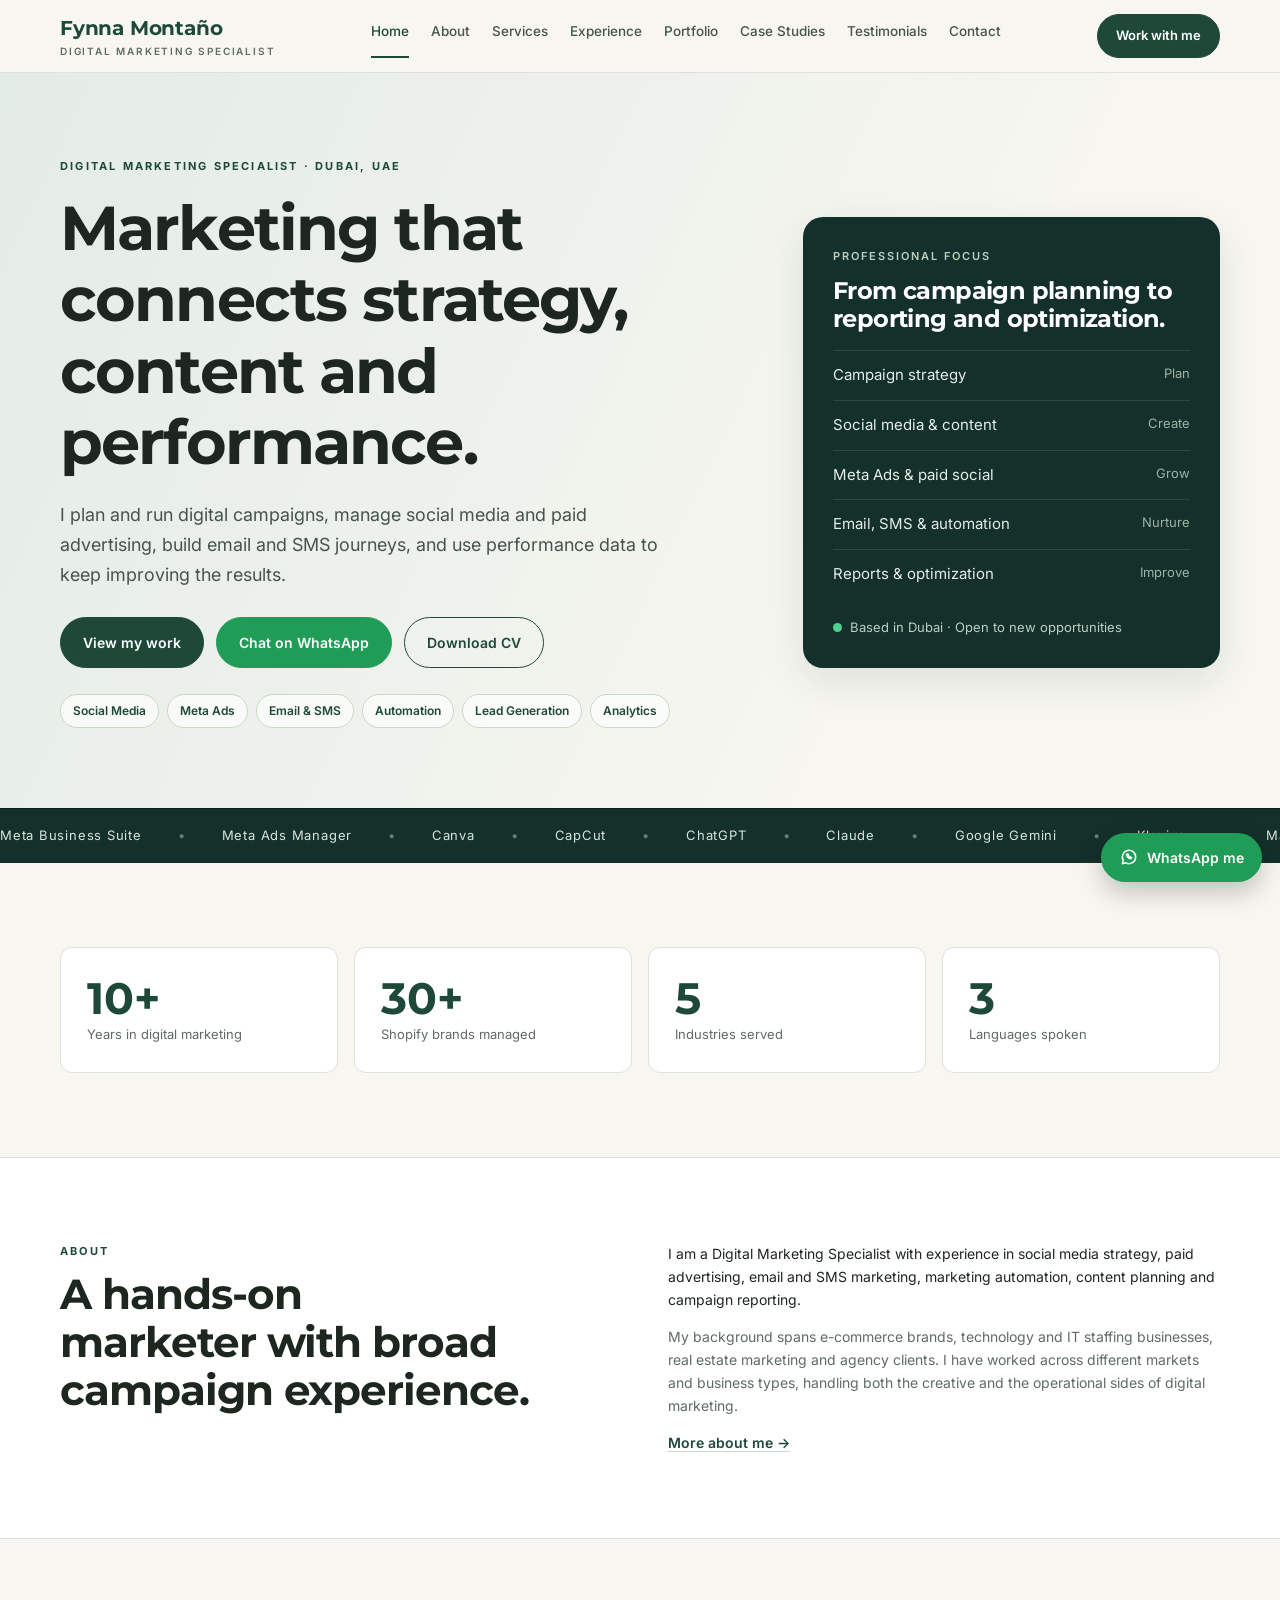
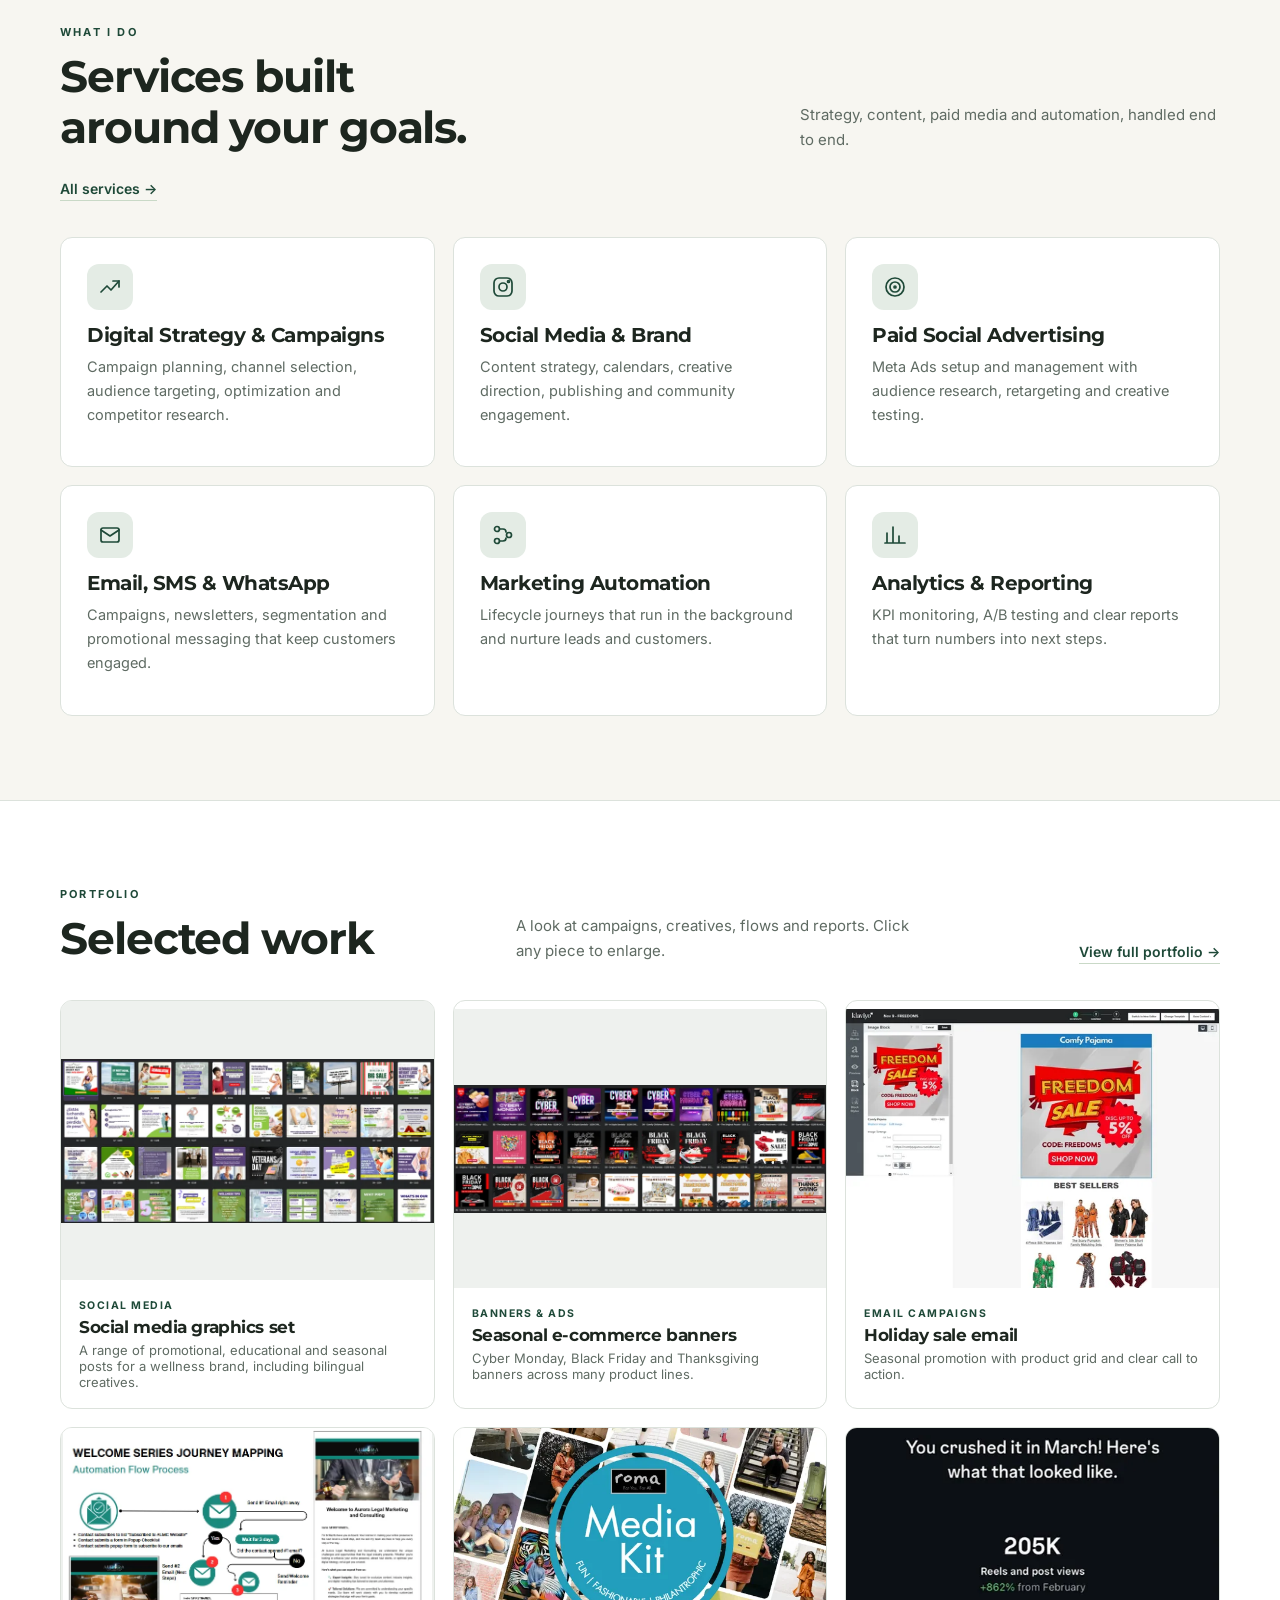
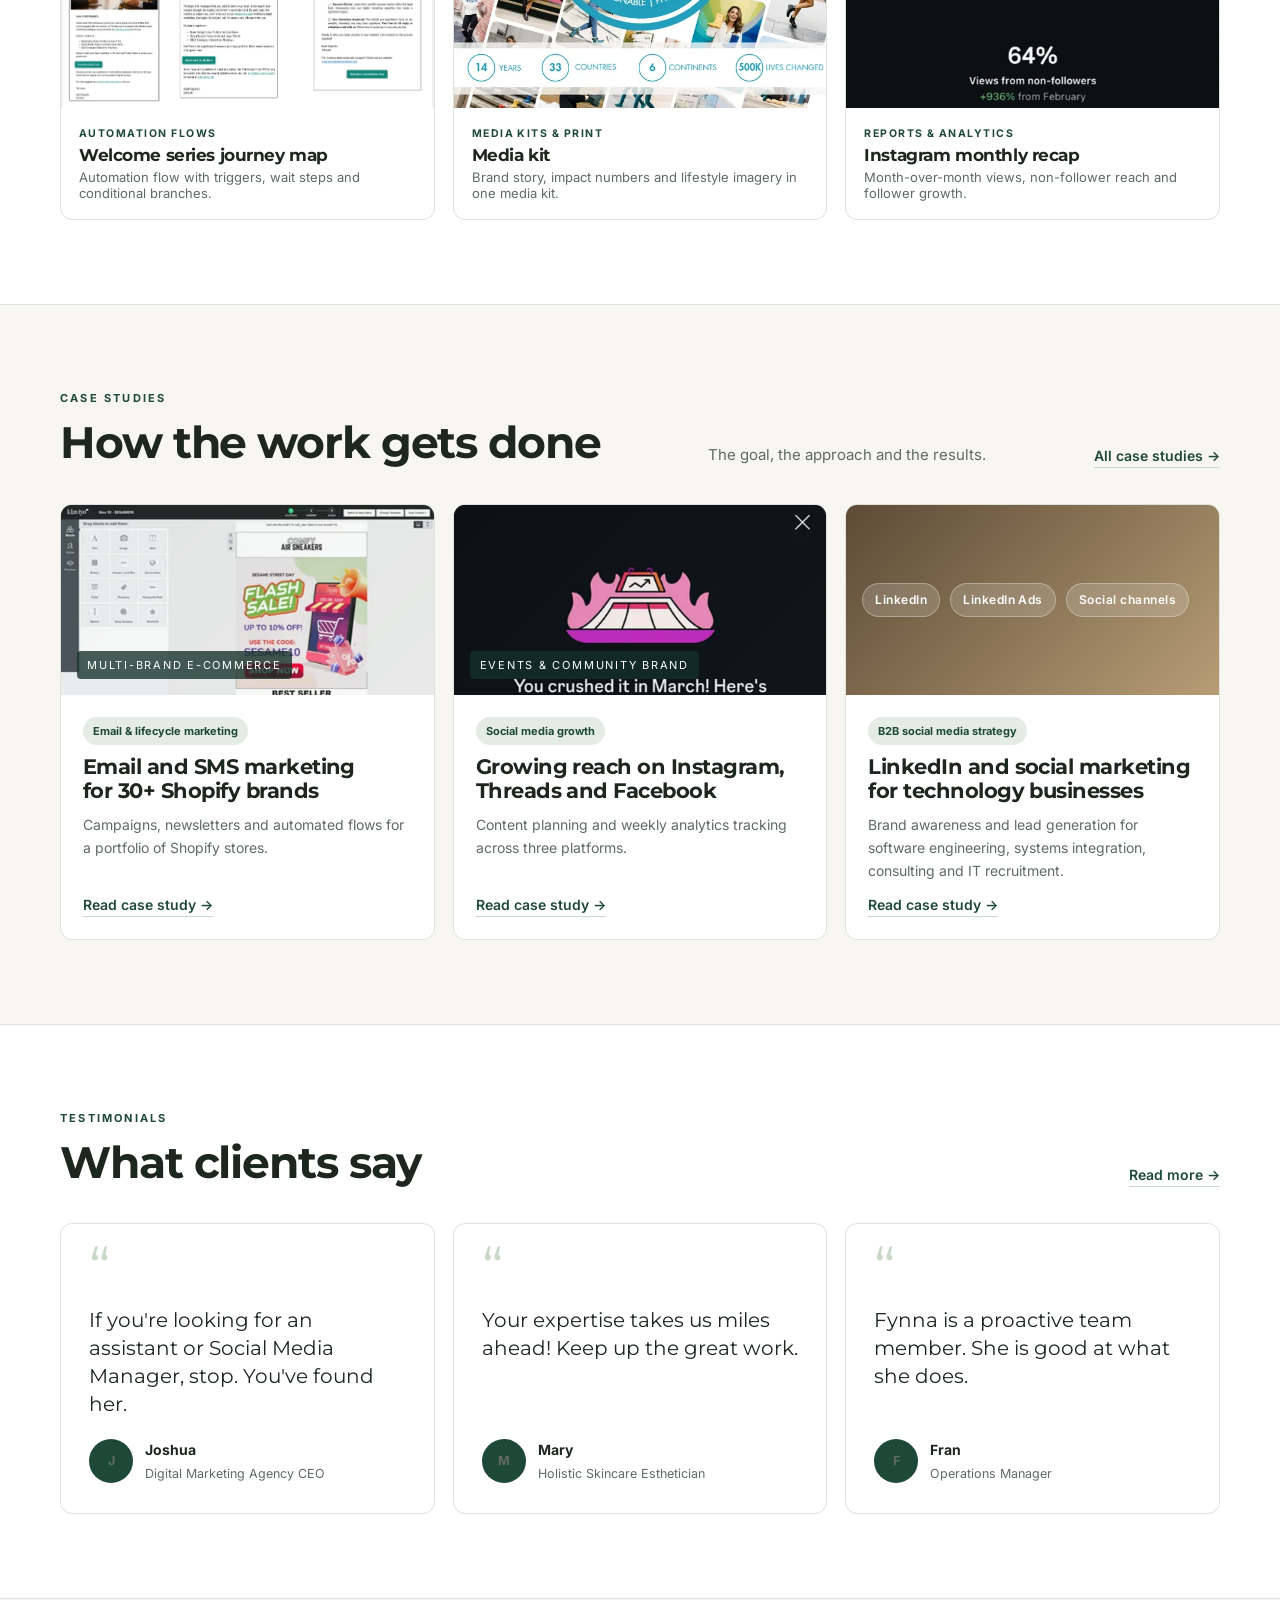
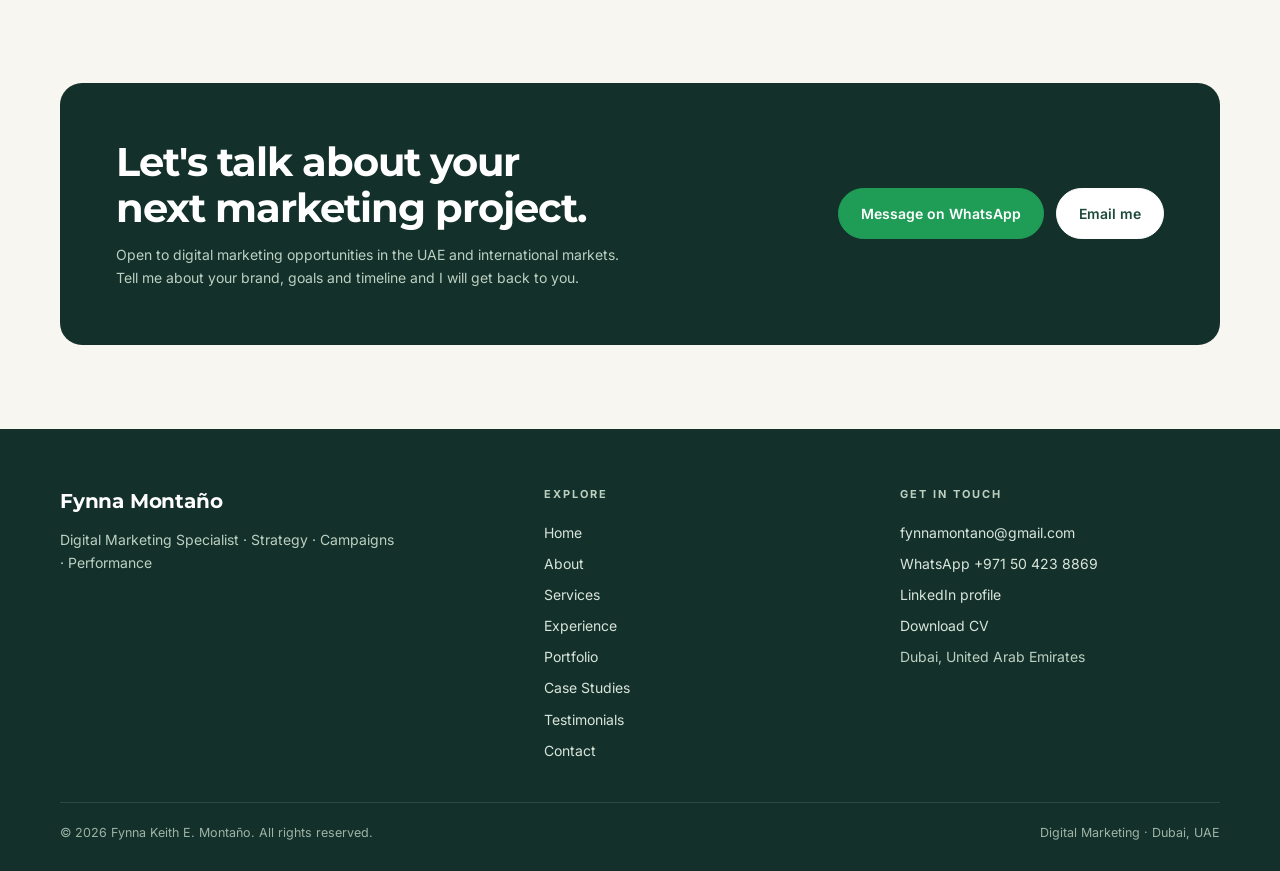
==== index.html @ 6d93ed19 "Add files via upload" ====
<!doctype html><html><head><meta charset=utf8><meta name=viewport content="width=device-width,initial-scale=1,viewport-fit=cover"><style>:root{color-scheme:light;box-sizing:border-box;padding-top:env(safe-area-inset-top,0px);padding-bottom:env(safe-area-inset-bottom,0px)}html{scroll-padding-top:env(safe-area-inset-top,0px)}body{margin:0;padding:0;font:14px -apple-system,BlinkMacSystemFont,sans-serif;background:#fff;color:#000}img{max-width:100%}[hidden]:not([hidden=until-found i]){display:none!important}</style></head><body>

<title>Fynna Montaño Portfolio</title>
<meta name="description" content="Portfolio of Fynna Keith E. Montaño, Dubai-based digital marketing specialist: social media, Meta Ads, email and SMS marketing, automation and campaign strategy.">
<meta property="og:type" content="website">
<meta property="og:title" content="Fynna Montaño | Digital Marketing Specialist in Dubai">
<meta property="og:description" content="Portfolio of Fynna Keith E. Montaño, Dubai-based digital marketing specialist: social media, Meta Ads, email and SMS marketing, automation and campaign strategy.">
<meta property="og:image" content="images/og.jpg">
<meta name="twitter:card" content="summary_large_image">
<meta name="theme-color" content="#1e4938">
<link rel="icon" href="data:image/svg+xml,%3Csvg xmlns=%27http://www.w3.org/2000/svg%27 viewBox=%270 0 64 64%27%3E%3Crect width=%2764%27 height=%2764%27 rx=%2714%27 fill=%27%231e4938%27/%3E%3Ctext x=%2732%27 y=%2742%27 font-family=%27Arial,sans-serif%27 font-size=%2728%27 font-weight=%27700%27 fill=%27white%27 text-anchor=%27middle%27%3EFM%3C/text%3E%3C/svg%3E">
<link rel="preconnect" href="https://fonts.googleapis.com">
<link rel="preconnect" href="https://fonts.gstatic.com" crossorigin>
<link href="https://fonts.googleapis.com/css2?family=Inter:wght@400;500;600;700&family=Montserrat:wght@600;700;800&display=swap" rel="stylesheet">
<link rel="stylesheet" href="css/style.css">

<script>document.body.setAttribute("data-page","home")</script>
<main id="main">
<section class="hero" id="hero"></section>
<div class="marquee" id="marquee" aria-label="Tools I work with"></div>
<section><div class="wrap"><div class="stats" id="stats"></div></div></section>
<section class="alt"><div class="wrap two" id="about-teaser"></div></section>
<section><div class="wrap"><div class="section-head rv"><div><div class="kicker">What I do</div><h2>Services built around your goals.</h2></div><p>Strategy, content, paid media and automation, handled end to end.</p><a class="link" href="services.html">All services →</a></div><div class="grid g3" id="services"></div></div></section>
<section class="alt"><div class="wrap"><div class="section-head rv"><div><div class="kicker">Portfolio</div><h2>Selected work</h2></div><p>A look at campaigns, creatives, flows and reports. Click any piece to enlarge.</p><a class="link" href="portfolio.html">View full portfolio →</a></div><div class="work" id="featured"></div></div></section>
<section><div class="wrap"><div class="section-head rv"><div><div class="kicker">Case studies</div><h2>How the work gets done</h2></div><p>The goal, the approach and the results.</p><a class="link" href="case-studies.html">All case studies →</a></div><div class="grid g3" id="cases"></div></div></section>
<section class="alt"><div class="wrap"><div class="section-head rv"><div><div class="kicker">Testimonials</div><h2>What clients say</h2></div><a class="link" href="testimonials.html">Read more →</a></div><div class="grid g3" id="quotes"></div></div></section>
<div id="cta"></div>
</main>
<script src="data/site.js"></script>
<script src="data/services.js"></script>
<script src="data/experience.js"></script>
<script src="data/portfolio.js"></script>
<script src="data/cases.js"></script>
<script src="data/testimonials.js"></script>
<script src="js/main.js"></script>
<noscript><p style="padding:24px;text-align:center">Please enable JavaScript to view this site. Contact: fynnamontano@gmail.com</p></noscript>



</body></html>
---- css/style.css ----
/* ===== Fynna Montaño portfolio · main stylesheet =====
   Colors live in :root. Change them here to restyle the whole site. */
:root{
  --bg:#f7f6f1; --paper:#ffffff; --ink:#1d261f; --muted:#5f6b63;
  --green:#1e4938; --green-2:#e4ece5; --lime:#c9d9c7; --line:#dce2dc; --dark:#14302a;
  --accent:#b8864b; --wa:#1f9d57;
  --radius:12px; --shadow:0 14px 40px rgba(20,48,42,.10);
  --display:"Montserrat","Inter",system-ui,-apple-system,"Segoe UI",Arial,sans-serif;
  --sans:"Inter",system-ui,-apple-system,"Segoe UI",Arial,sans-serif;
}
*{box-sizing:border-box}
html{scroll-behavior:smooth}
body{margin:0;background:var(--bg);color:var(--ink);font-family:var(--sans);line-height:1.65;-webkit-font-smoothing:antialiased}
img{max-width:100%;display:block}
a{color:inherit;text-decoration:none}
h1,h2,h3{font-family:var(--display);font-weight:700;letter-spacing:-.025em;line-height:1.15;margin:0;text-wrap:balance}
p{margin:0 0 14px}
.wrap{width:min(1160px,92%);margin:0 auto}
.skip{position:absolute;left:-999px;top:8px;background:var(--green);color:#fff;padding:10px 14px;border-radius:6px;z-index:100}
.skip:focus{left:8px}
.kicker{font-size:11px;letter-spacing:.2em;text-transform:uppercase;color:var(--green);font-weight:700}
.muted{color:var(--muted)}
section{padding:84px 0}
.section-head{display:flex;justify-content:space-between;align-items:flex-end;gap:24px;margin-bottom:36px;flex-wrap:wrap}
.section-head h2{font-size:clamp(30px,4vw,44px);margin-top:10px;max-width:700px}
.section-head p{max-width:420px;color:var(--muted);font-size:15px;margin:0}
.alt{background:var(--paper);border-top:1px solid var(--line);border-bottom:1px solid var(--line)}

/* Buttons */
.btn{display:inline-flex;align-items:center;gap:8px;background:var(--green);color:#fff;padding:13px 22px;border-radius:999px;font-size:14px;font-weight:600;border:1px solid var(--green);cursor:pointer;transition:.2s;font-family:var(--sans)}
.btn:hover{background:var(--dark);transform:translateY(-1px)}
.btn.outline{background:transparent;color:var(--green)}
.btn.outline:hover{background:var(--green);color:#fff}
.btn.wa{background:var(--wa);border-color:var(--wa)}
.btn.wa:hover{background:#177a44}
.btn.light{background:#fff;color:var(--green);border-color:#fff}
.btn.light:hover{background:var(--lime)}
.actions{display:flex;gap:12px;flex-wrap:wrap;margin-top:28px}
.link{color:var(--green);font-weight:600;font-size:14px;border-bottom:1px solid var(--lime)}
.link:hover{border-color:var(--green)}

/* Header */
header.site{position:sticky;top:0;z-index:50;background:rgba(247,246,241,.92);backdrop-filter:blur(12px);border-bottom:1px solid var(--line)}
.nav{min-height:72px;display:flex;align-items:center;justify-content:space-between;gap:20px}
.brand{font-family:var(--display);font-weight:700;font-size:20px;color:var(--green);letter-spacing:-.01em}
.brand small{display:block;font-family:var(--sans);font-size:10px;letter-spacing:.18em;text-transform:uppercase;color:var(--muted);font-weight:600;margin-top:-2px}
nav.main{display:flex;gap:22px;align-items:center}
nav.main a{font-size:13.5px;color:#46544b;font-weight:500;padding:6px 0;border-bottom:2px solid transparent}
nav.main a:hover{color:var(--green)}
nav.main a.active{color:var(--green);border-color:var(--green)}
.nav-cta{padding:10px 18px;font-size:13px}
.burger{display:none;background:none;border:1px solid var(--line);border-radius:8px;width:44px;height:44px;cursor:pointer;padding:0}
.burger span{display:block;width:20px;height:2px;background:var(--green);margin:5px auto;transition:.2s}
@media(max-width:1020px){
  .burger{display:block}
  nav.main{position:absolute;top:72px;left:0;right:0;background:var(--bg);border-bottom:1px solid var(--line);flex-direction:column;align-items:stretch;gap:0;padding:8px 4% 20px;display:none;box-shadow:var(--shadow)}
  nav.main.open{display:flex}
  nav.main a{padding:14px 4px;border-bottom:1px solid var(--line);font-size:16px}
  nav.main a.active{border-color:var(--line);color:var(--green);font-weight:700}
  .nav-cta{display:none}
}

/* Hero */
.hero{background:linear-gradient(115deg,#e3ece5 0%,var(--bg) 70%);padding:84px 0 80px;overflow:hidden}
.hero-grid{display:grid;grid-template-columns:1.25fr .75fr;gap:48px;align-items:center}

.hero h1{font-size:clamp(32px,5.2vw,62px);margin:18px 0 22px;letter-spacing:-.03em}
.hero .lead{font-size:18px;color:#46544b;max-width:620px}
.pills{display:flex;gap:8px;flex-wrap:wrap;margin-top:26px}
.pill{font-size:12px;border:1px solid var(--lime);background:rgba(255,255,255,.7);color:var(--green);padding:6px 12px;border-radius:999px;font-weight:600}


/* Marquee */
.marquee{background:var(--dark);color:#d8e5db;overflow:hidden;padding:16px 0;border-top:1px solid #0b1f1a}
.marquee-track{display:flex;gap:36px;width:max-content;animation:scroll 55s linear infinite}
.marquee span{font-size:13px;letter-spacing:.06em;white-space:nowrap;display:inline-flex;align-items:center;gap:36px}
.marquee span:after{content:"•";color:#648171}
@keyframes scroll{to{transform:translateX(-50%)}}
.marquee:hover .marquee-track{animation-play-state:paused}

/* Stats */
.stats{display:grid;grid-template-columns:repeat(4,1fr);gap:16px}
.stat{background:var(--paper);border:1px solid var(--line);border-radius:var(--radius);padding:26px}
.stat b{font-family:var(--display);font-size:44px;color:var(--green);display:block;line-height:1.1}
.stat span{font-size:13px;color:var(--muted)}
@media(max-width:760px){.stats{grid-template-columns:1fr 1fr}}

/* Layouts */
.two{display:grid;grid-template-columns:1fr 1fr;gap:56px;align-items:start}
.two.center{align-items:center}
@media(max-width:860px){.two{grid-template-columns:1fr;gap:32px}}
.grid{display:grid;gap:18px}
.g3{grid-template-columns:repeat(3,1fr)}
.g4{grid-template-columns:repeat(4,1fr)}
.g2{grid-template-columns:repeat(2,1fr)}
@media(max-width:980px){.g3,.g4{grid-template-columns:repeat(2,1fr)}}
@media(max-width:620px){.g3,.g4,.g2{grid-template-columns:1fr}}

/* Cards */
.card{background:var(--paper);border:1px solid var(--line);border-radius:var(--radius);padding:26px;transition:.25s}
a.card:hover,.card.hover:hover{transform:translateY(-4px);box-shadow:var(--shadow);border-color:var(--lime)}
.card h3{font-size:20px;margin:14px 0 8px}
.card p{font-size:14.5px;color:var(--muted)}
.card ul{margin:12px 0 0;padding-left:18px;font-size:13.5px;color:var(--muted)}
.card ul li{margin-bottom:5px}
.icon{width:46px;height:46px;border-radius:12px;background:var(--green-2);color:var(--green);display:grid;place-items:center}
.icon svg{width:24px;height:24px}

/* Portfolio */
.filters{display:flex;gap:8px;flex-wrap:wrap;margin-bottom:28px}
.chip{border:1px solid var(--line);background:var(--paper);color:var(--ink);border-radius:999px;padding:9px 16px;font-size:13px;font-weight:600;cursor:pointer;font-family:var(--sans);transition:.2s}
.chip:hover{border-color:var(--green)}
.chip.on{background:var(--green);color:#fff;border-color:var(--green)}
.work{display:grid;grid-template-columns:repeat(3,1fr);gap:18px}
@media(max-width:980px){.work{grid-template-columns:repeat(2,1fr)}}
@media(max-width:560px){.work{grid-template-columns:1fr}}
.tile{background:var(--paper);border:1px solid var(--line);border-radius:var(--radius);overflow:hidden;cursor:zoom-in;text-align:left;padding:0;font-family:var(--sans);color:inherit;transition:.25s;display:block;width:100%}
.tile:hover{transform:translateY(-4px);box-shadow:var(--shadow)}
.thumb{aspect-ratio:4/3;background:#eef1ee;overflow:hidden}
.thumb img{width:100%;height:100%;object-fit:cover;object-position:center}
.thumb.top img{object-position:top}
.thumb.contain img{object-fit:contain;background:#eef1ee}
.tile .meta{padding:16px 18px 18px}
.tile .cat{font-size:10.5px;letter-spacing:.14em;text-transform:uppercase;color:var(--green);font-weight:700}
.tile h3{font-size:17px;margin:6px 0 4px}
.tile p{font-size:13px;color:var(--muted);margin:0}
.empty{padding:40px;text-align:center;color:var(--muted)}

/* Lightbox */
.lb{position:fixed;inset:0;background:rgba(10,24,20,.92);z-index:200;display:none;align-items:center;justify-content:center;padding:24px}
.lb.open{display:flex}
.lb-inner{max-width:1000px;width:100%;max-height:100%;display:grid;grid-template-columns:1fr;gap:14px;justify-items:center}
.lb img{max-height:76vh;max-width:100%;border-radius:8px;background:#fff;object-fit:contain}
.lb-cap{color:#e5eee7;text-align:center;font-size:14px;max-width:640px}
.lb-cap b{font-family:var(--display);font-size:18px;display:block;color:#fff}
.lb button{position:absolute;background:rgba(255,255,255,.12);color:#fff;border:0;width:46px;height:46px;border-radius:50%;font-size:22px;cursor:pointer}
.lb button:hover{background:rgba(255,255,255,.25)}
.lb .x{top:18px;right:18px}.lb .p{left:18px;top:50%}.lb .n{right:18px;top:50%}

/* Timeline */
.timeline{display:grid;gap:8px;max-width:860px}
.job{position:relative;padding:0 0 30px 30px;border-left:2px solid var(--lime)}
.job:before{content:"";position:absolute;left:-7px;top:6px;width:12px;height:12px;border-radius:50%;background:var(--green);box-shadow:0 0 0 4px var(--bg)}
.job h3{font-size:22px}
.job .co{color:var(--green);font-weight:600;font-size:15px;margin-top:2px}
.job .when{font-size:12px;letter-spacing:.08em;text-transform:uppercase;color:var(--muted);margin:4px 0 12px;font-weight:600}
.job ul{margin:0;padding-left:18px;color:var(--muted);font-size:14.5px}
.job li{margin-bottom:6px}

/* Case studies */
.case-card{display:flex;flex-direction:column;background:var(--paper);border:1px solid var(--line);border-radius:var(--radius);overflow:hidden;transition:.25s}
.case-card:hover{transform:translateY(-4px);box-shadow:var(--shadow)}
.case-cover{height:190px;background:linear-gradient(135deg,#1b4434,#78917b);display:flex;align-items:flex-end;padding:16px;color:#fff;font-size:11px;letter-spacing:.16em;text-transform:uppercase;position:relative;overflow:hidden}
.case-cover.v2{background:linear-gradient(135deg,#252f38,#6c7e87)}
.case-cover.v3{background:linear-gradient(135deg,#5d4b36,#b79d75)}
.case-cover img{position:absolute;inset:0;width:100%;height:100%;object-fit:cover;object-position:top;opacity:.95}
.case-cover span{position:relative;background:rgba(20,48,42,.78);padding:5px 10px;border-radius:4px}
.case-body{padding:22px;display:flex;flex-direction:column;gap:10px;flex:1}
.status{display:inline-block;align-self:flex-start;background:var(--green-2);color:var(--green);font-size:11px;padding:5px 10px;border-radius:999px;font-weight:700}
.case-body h3{font-size:21px}
.case-body p{font-size:14px;color:var(--muted);margin:0}
.case-body .link{margin-top:auto;align-self:flex-start}
.results{display:grid;grid-template-columns:repeat(auto-fit,minmax(170px,1fr));gap:14px;margin:30px 0}
.result{background:var(--dark);color:#fff;border-radius:var(--radius);padding:22px}
.result b{font-family:var(--display);font-size:32px;display:block;line-height:1.1}
.result span{font-size:12.5px;color:#bcd0c2}
.crumbs{font-size:13px;color:var(--muted);margin-bottom:18px}
.crumbs a{color:var(--green);font-weight:600}
.facts{display:grid;gap:14px}
.fact{border-bottom:1px solid var(--line);padding-bottom:12px}
.fact b{display:block;font-size:11px;letter-spacing:.16em;text-transform:uppercase;color:var(--green);margin-bottom:3px}
.tags{display:flex;flex-wrap:wrap;gap:8px}
.tag{background:var(--green-2);color:#284b3a;border-radius:6px;padding:7px 12px;font-size:12.5px;font-weight:500}

/* Testimonials */
.quote{background:var(--paper);border:1px solid var(--line);border-radius:var(--radius);padding:28px;display:flex;flex-direction:column;gap:20px}
.quote p{font-family:var(--display);font-size:20px;line-height:1.4;margin:0}
.quote:before{content:"“";font-family:var(--display);font-size:56px;line-height:.6;color:var(--lime)}
.who{display:flex;align-items:center;gap:12px;margin-top:auto}
.avatar{width:44px;height:44px;border-radius:50%;background:var(--green);color:#fff;display:grid;place-items:center;font-weight:700;font-size:15px;overflow:hidden;flex:none}
.avatar img{width:100%;height:100%;object-fit:cover}
.who b{display:block;font-size:14px}.who span{font-size:12.5px;color:var(--muted)}

/* Page banner */
.banner{background:linear-gradient(120deg,#e3ece5,var(--bg));padding:70px 0 54px;border-bottom:1px solid var(--line)}
.banner h1{font-size:clamp(36px,5vw,58px);margin-top:12px;max-width:820px}
.banner p{font-size:17px;color:var(--muted);max-width:660px;margin:16px 0 0}

/* CTA band */
.cta{background:var(--dark);color:#fff;border-radius:22px;padding:56px;display:flex;justify-content:space-between;gap:30px;align-items:center;flex-wrap:wrap}
.cta h2{font-size:clamp(28px,3.6vw,40px);max-width:600px}
.cta p{color:#bcd0c2;max-width:520px;margin:12px 0 0}
.cta .actions{margin:0}
@media(max-width:640px){.cta{padding:34px 26px}}

/* Photo */
.photo{border-radius:20px;overflow:hidden;box-shadow:var(--shadow);background:var(--green-2)}
.photo img{width:100%;aspect-ratio:3/4;object-fit:cover}
.steps{counter-reset:s;display:grid;grid-template-columns:repeat(4,1fr);gap:18px}
.step{counter-increment:s}
.step:before{content:"0" counter(s);font-family:var(--display);font-size:34px;color:var(--lime);display:block}
.step h3{font-size:18px;margin:6px 0}
.step p{font-size:14px;color:var(--muted)}
@media(max-width:900px){.steps{grid-template-columns:repeat(2,1fr)}}
@media(max-width:560px){.steps{grid-template-columns:1fr}}

/* Contact */
.contact-grid{display:grid;grid-template-columns:.9fr 1.1fr;gap:34px;align-items:start}
@media(max-width:860px){.contact-grid{grid-template-columns:1fr}}
.info{display:grid;gap:14px}
.info a.card{display:flex;gap:16px;align-items:center;padding:20px}
.info .card b{display:block;font-size:15px}
.info .card span{font-size:13.5px;color:var(--muted)}
form.f{background:var(--paper);border:1px solid var(--line);border-radius:var(--radius);padding:28px;display:grid;gap:16px}
form.f label{font-size:13px;font-weight:600;display:grid;gap:6px}
form.f input,form.f select,form.f textarea{font:inherit;font-size:15px;padding:12px 14px;border:1px solid var(--line);border-radius:10px;background:var(--bg);color:var(--ink)}
form.f input:focus,form.f select:focus,form.f textarea:focus{outline:2px solid var(--green);outline-offset:1px}
form.f textarea{min-height:120px;resize:vertical}
.row2{display:grid;grid-template-columns:1fr 1fr;gap:14px}
@media(max-width:560px){.row2{grid-template-columns:1fr}}
.fnote{font-size:12.5px;color:var(--muted);margin:0}

/* Footer */
footer.site{background:var(--dark);color:#fff;padding:56px 0 28px;margin-top:0}
.foot{display:grid;grid-template-columns:1.4fr 1fr 1fr;gap:36px}
@media(max-width:760px){.foot{grid-template-columns:1fr}}
footer h4{font-size:11px;letter-spacing:.18em;text-transform:uppercase;color:#bcd0c2;margin:0 0 14px}
footer a{display:block;font-size:14px;color:#d8e5db;padding:4px 0}
footer a:hover{color:#fff}
footer .brand{color:#fff}
footer .tagline{font-size:14px;color:#bcd0c2;max-width:340px;margin-top:10px}
.copy{border-top:1px solid #2a4a40;margin-top:36px;padding-top:20px;font-size:12.5px;color:#9db3a5;display:flex;justify-content:space-between;gap:12px;flex-wrap:wrap}

/* Floating WhatsApp */
.fab{position:fixed;right:18px;bottom:18px;z-index:60;background:var(--wa);color:#fff;border-radius:999px;padding:13px 18px;font-weight:600;font-size:14px;display:flex;align-items:center;gap:8px;box-shadow:0 10px 26px rgba(0,0,0,.22);transition:.2s}
.fab:hover{transform:translateY(-2px);background:#177a44}
.fab svg{width:20px;height:20px}
@media(max-width:560px){.fab span{display:none}.fab{padding:14px}}

/* Reveal */
.rv{opacity:0;transform:translateY(18px);transition:opacity .6s ease,transform .6s ease}
.rv.in{opacity:1;transform:none}
@media(prefers-reduced-motion:reduce){.rv{opacity:1;transform:none;transition:none}.marquee-track{animation:none}html{scroll-behavior:auto}}
:focus-visible{outline:2px solid var(--accent);outline-offset:2px}

/* Hero side panel */
.hero-panel{background:var(--dark);color:#fff;border-radius:20px;padding:30px;box-shadow:var(--shadow)}
.hero-panel .mini{font-size:11px;letter-spacing:.18em;text-transform:uppercase;color:#bcd0c2;font-weight:600}
.hero-panel h2{font-size:24px;margin:12px 0 18px;color:#fff}
.hero-panel ul{list-style:none;margin:0;padding:0;display:grid;gap:0}
.hero-panel li{padding:12px 0;border-top:1px solid #2a4a40;font-size:15px;color:#e5eee7;display:flex;justify-content:space-between;gap:12px}
.hero-panel li span{color:#9db3a5;font-size:13px;white-space:nowrap}
.hero-panel .foot{margin-top:18px;font-size:13px;color:#bcd0c2;display:flex;align-items:center;gap:8px}
.hero-panel .dot{width:9px;height:9px;border-radius:50%;background:#4fd18b;flex:none}
@media(max-width:860px){.hero-grid{grid-template-columns:1fr;gap:34px}}

/* Case card logos */
.case-cover .platforms{position:relative;display:flex;flex-wrap:wrap;gap:10px;align-items:center}
.case-cover .platforms img{height:34px;width:auto;background:#fff;border-radius:8px;padding:6px 10px}
.case-cover .platforms .pf{background:rgba(255,255,255,.16);border:1px solid rgba(255,255,255,.3);color:#fff;border-radius:999px;padding:6px 12px;font-size:12px;letter-spacing:.04em;text-transform:none;font-weight:600}
.case-cover.nocover{align-items:center}
.two.wide{grid-template-columns:1.5fr .8fr}
@media(max-width:860px){.two.wide{grid-template-columns:1fr}}

/* ===== Mobile optimisation ===== */
body{overflow-x:hidden;-webkit-text-size-adjust:100%}
form.f input,form.f select,form.f textarea{font-size:16px}
.btn,.chip,nav.main a{min-height:44px}
@media(max-width:760px){
  section{padding:56px 0}
  .banner{padding:48px 0 38px}
  .banner h1{font-size:clamp(28px,8vw,38px)}
  .banner p{font-size:16px}
  .hero{padding:48px 0 54px}
  .hero .lead{font-size:16.5px}
  .section-head{margin-bottom:26px;gap:12px}
  .section-head h2{font-size:clamp(25px,7vw,32px)}
  .actions .btn{flex:1 1 100%;justify-content:center}
  .card{padding:22px}
  .stat{padding:20px}.stat b{font-size:34px}
  .cta{padding:32px 22px;border-radius:18px}
  .cta .actions{width:100%}
  .cta .actions .btn{flex:1 1 100%}
  .hero-panel{padding:24px}
  .hero-panel h2{font-size:20px}
  .filters{flex-wrap:nowrap;overflow-x:auto;margin:0 -4vw 22px;padding:2px 4vw 8px;scrollbar-width:none;-webkit-overflow-scrolling:touch}
  .filters::-webkit-scrollbar{display:none}
  .chip{white-space:nowrap;flex:none}
  .tile h3{font-size:16px}
  .job{padding-left:22px}.job h3{font-size:19px}
  .quote p{font-size:17px}
  .result b{font-size:26px}
  .case-cover{height:160px}
  footer.site{padding:44px 0 90px}
  footer a{padding:9px 0}
  .copy{flex-direction:column}
  .photo img{aspect-ratio:4/5}
  .lb{padding:12px}
  .lb img{max-height:68vh}
  .lb button{width:44px;height:44px}
  .lb .p,.lb .n{top:auto;bottom:18px}
  .lb .p{left:calc(50% - 56px)}.lb .n{right:calc(50% - 56px)}
  .lb-cap{padding-bottom:64px;font-size:13.5px}
  nav.main{max-height:calc(100vh - 72px);overflow:auto}
}
@media(max-width:380px){.brand{font-size:17px}.brand small{font-size:9px;letter-spacing:.12em}.stats{grid-template-columns:1fr 1fr;gap:10px}}
@media(hover:none){.tile:hover,a.card:hover,.card.hover:hover,.case-card:hover{transform:none;box-shadow:none}}
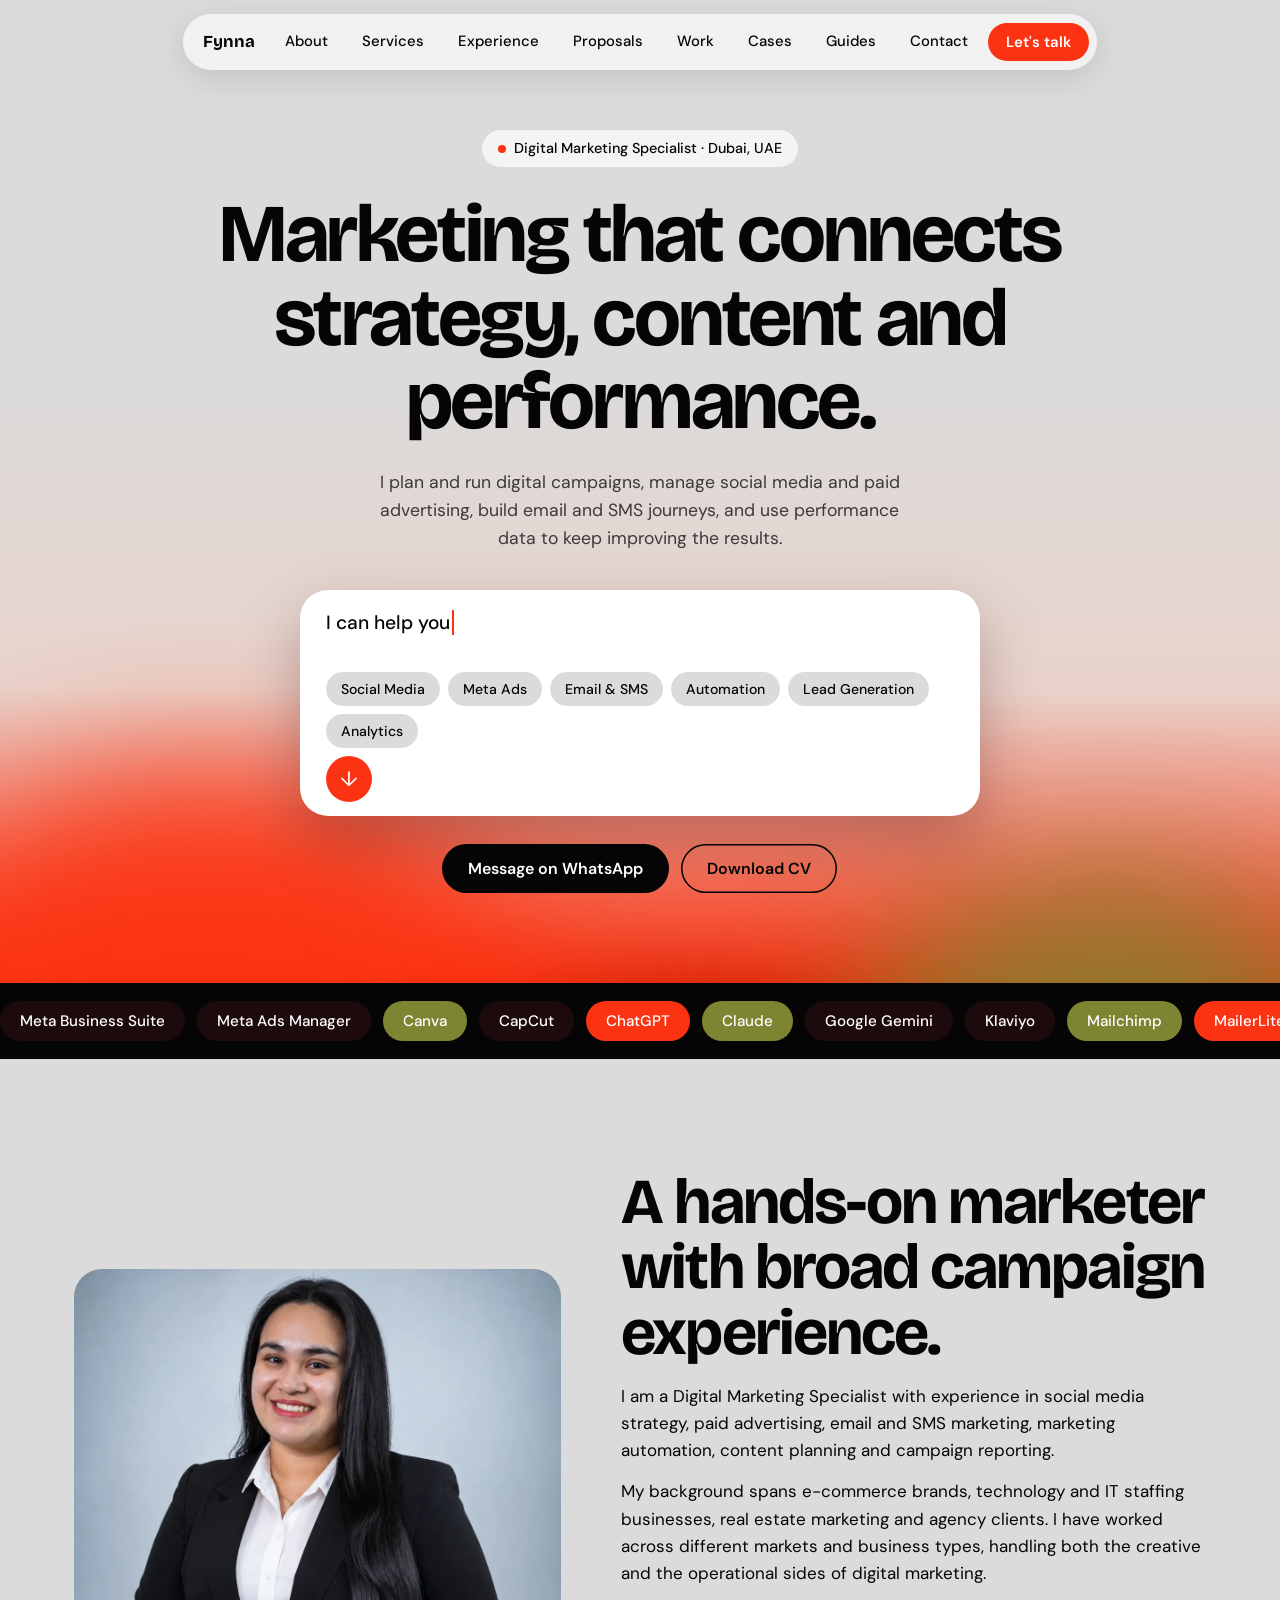
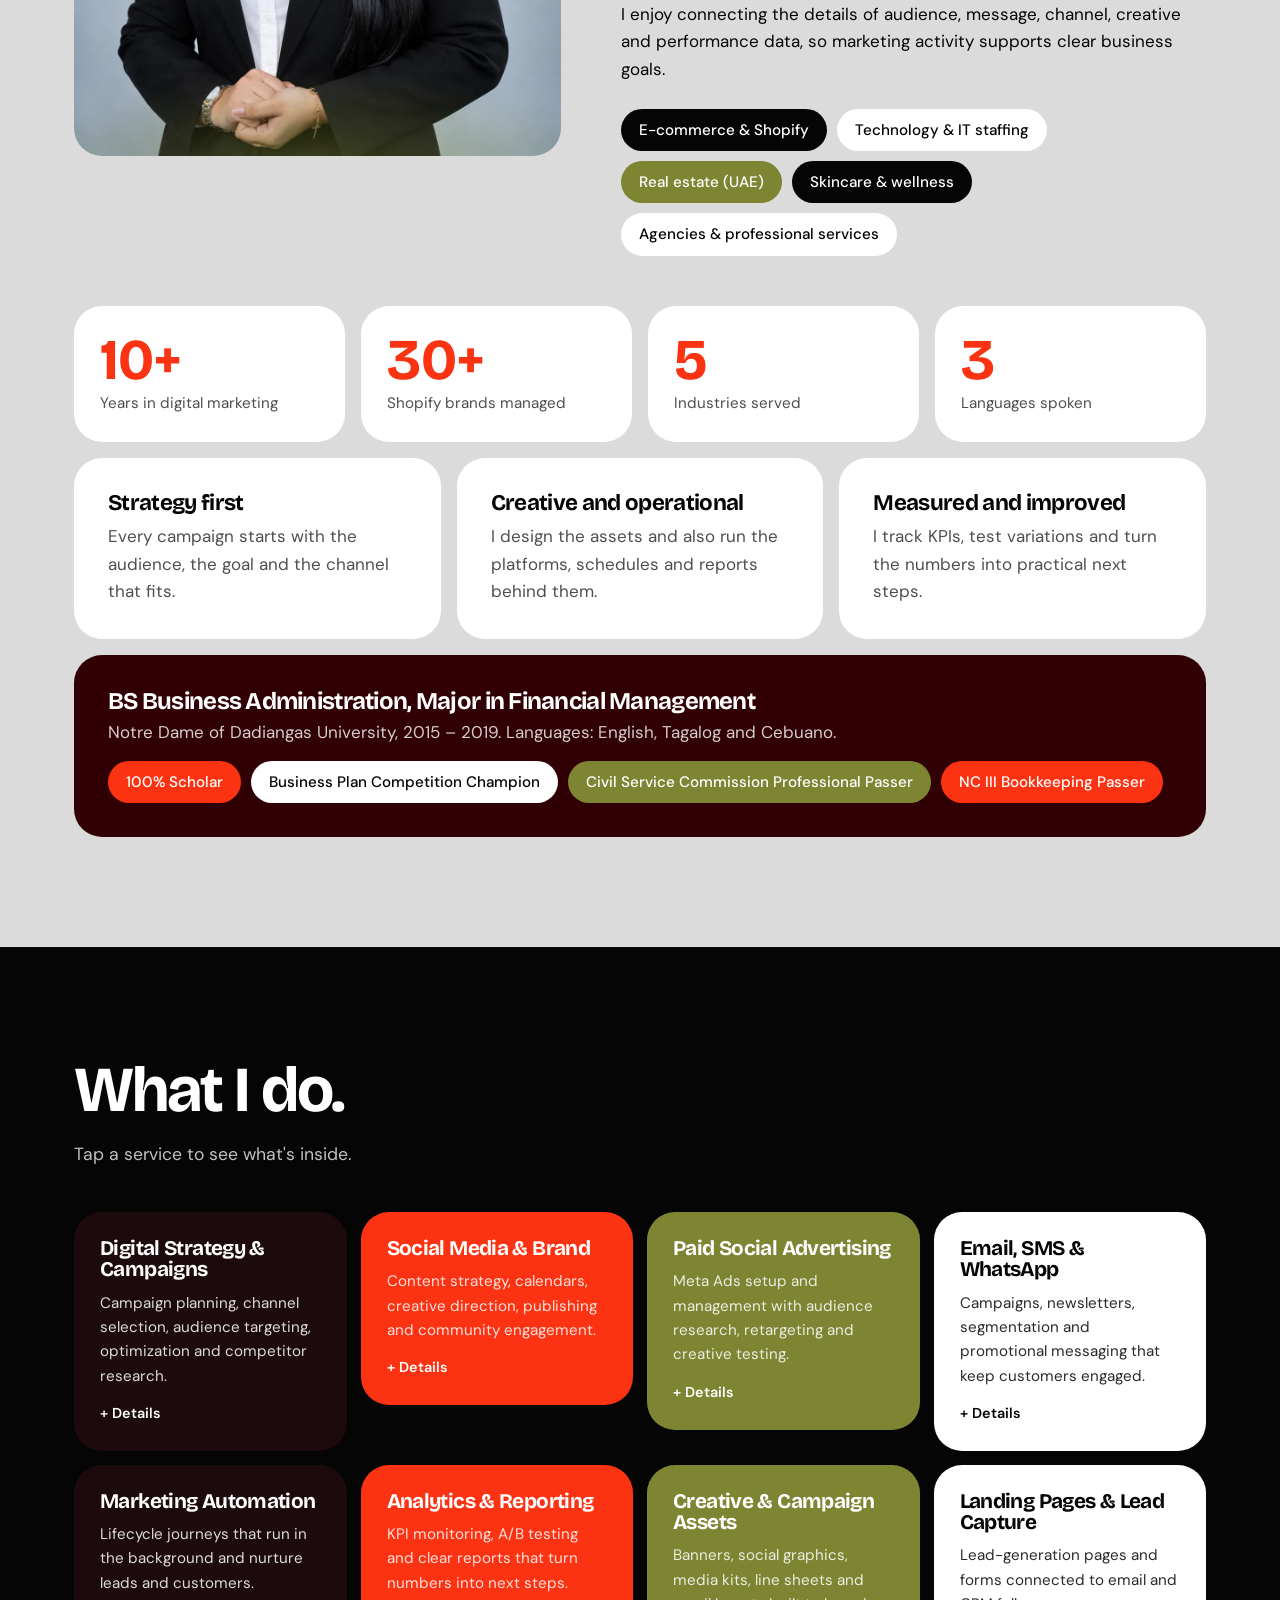
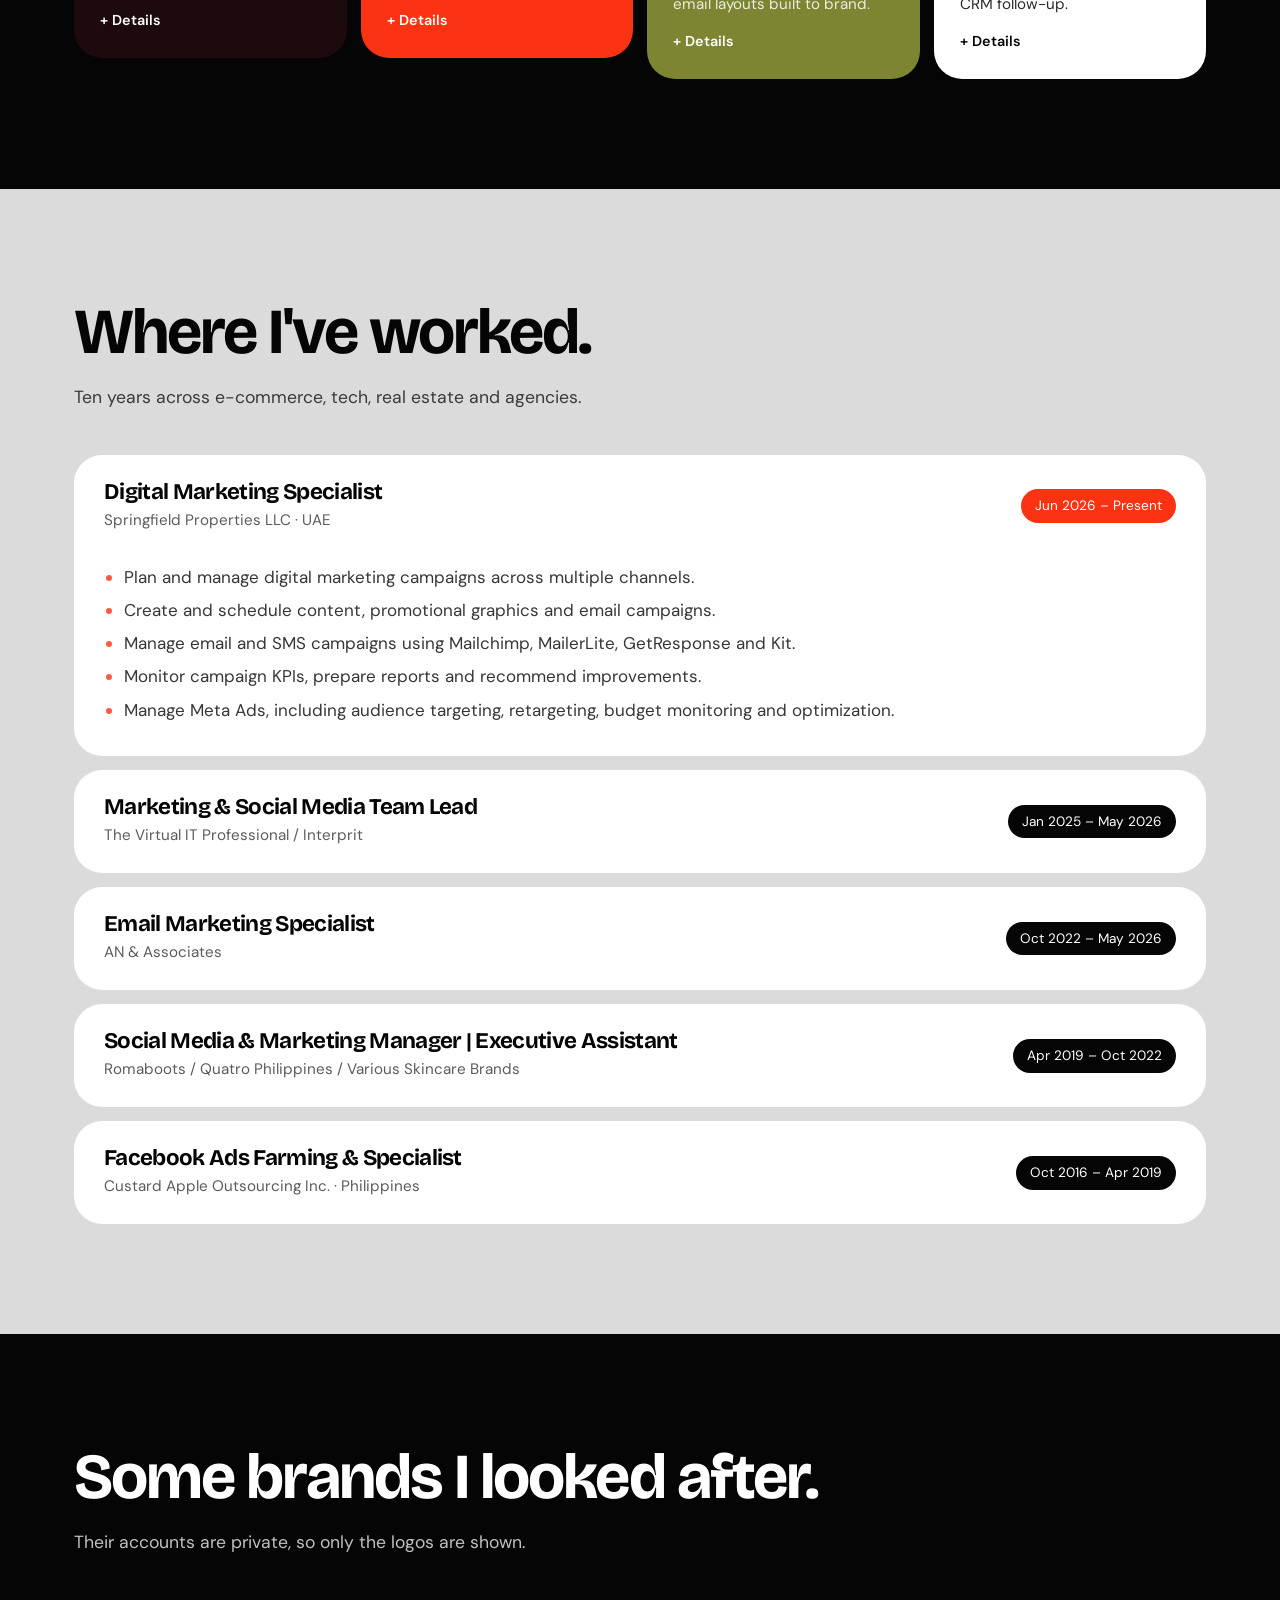
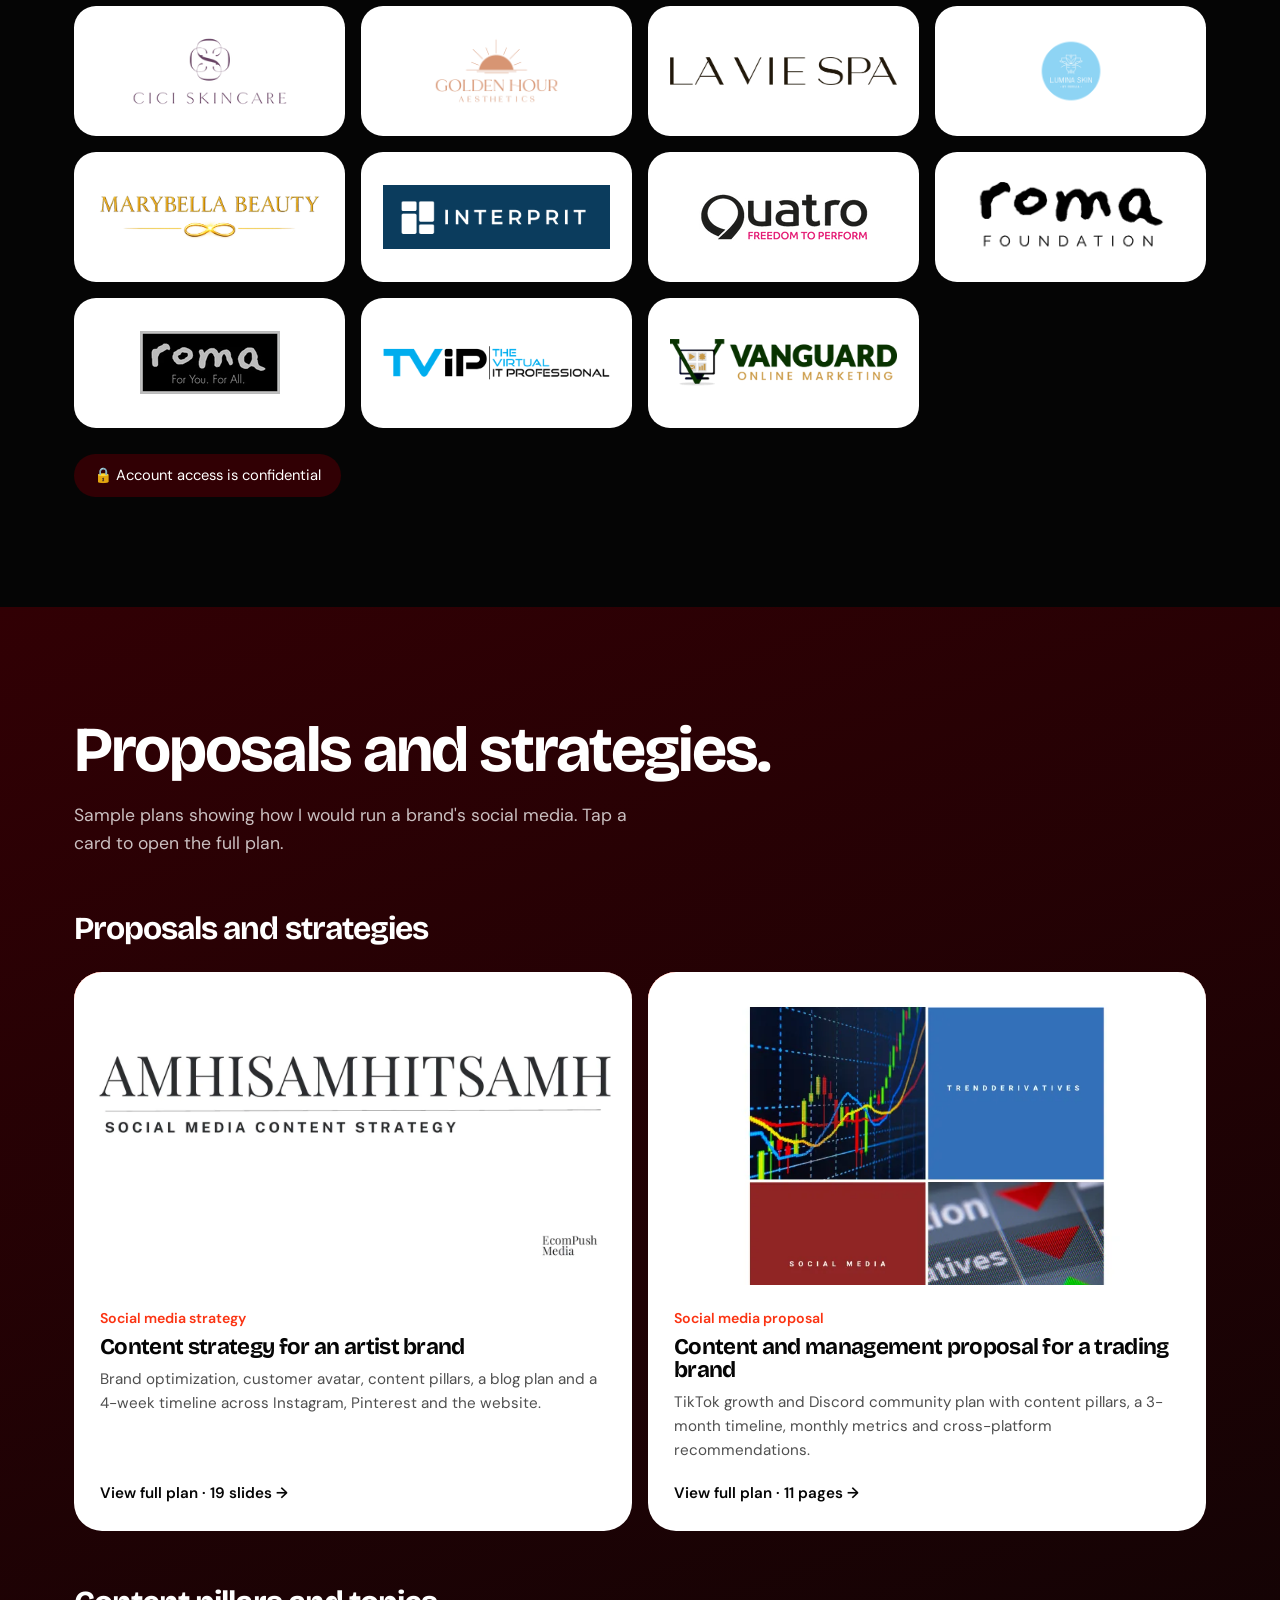
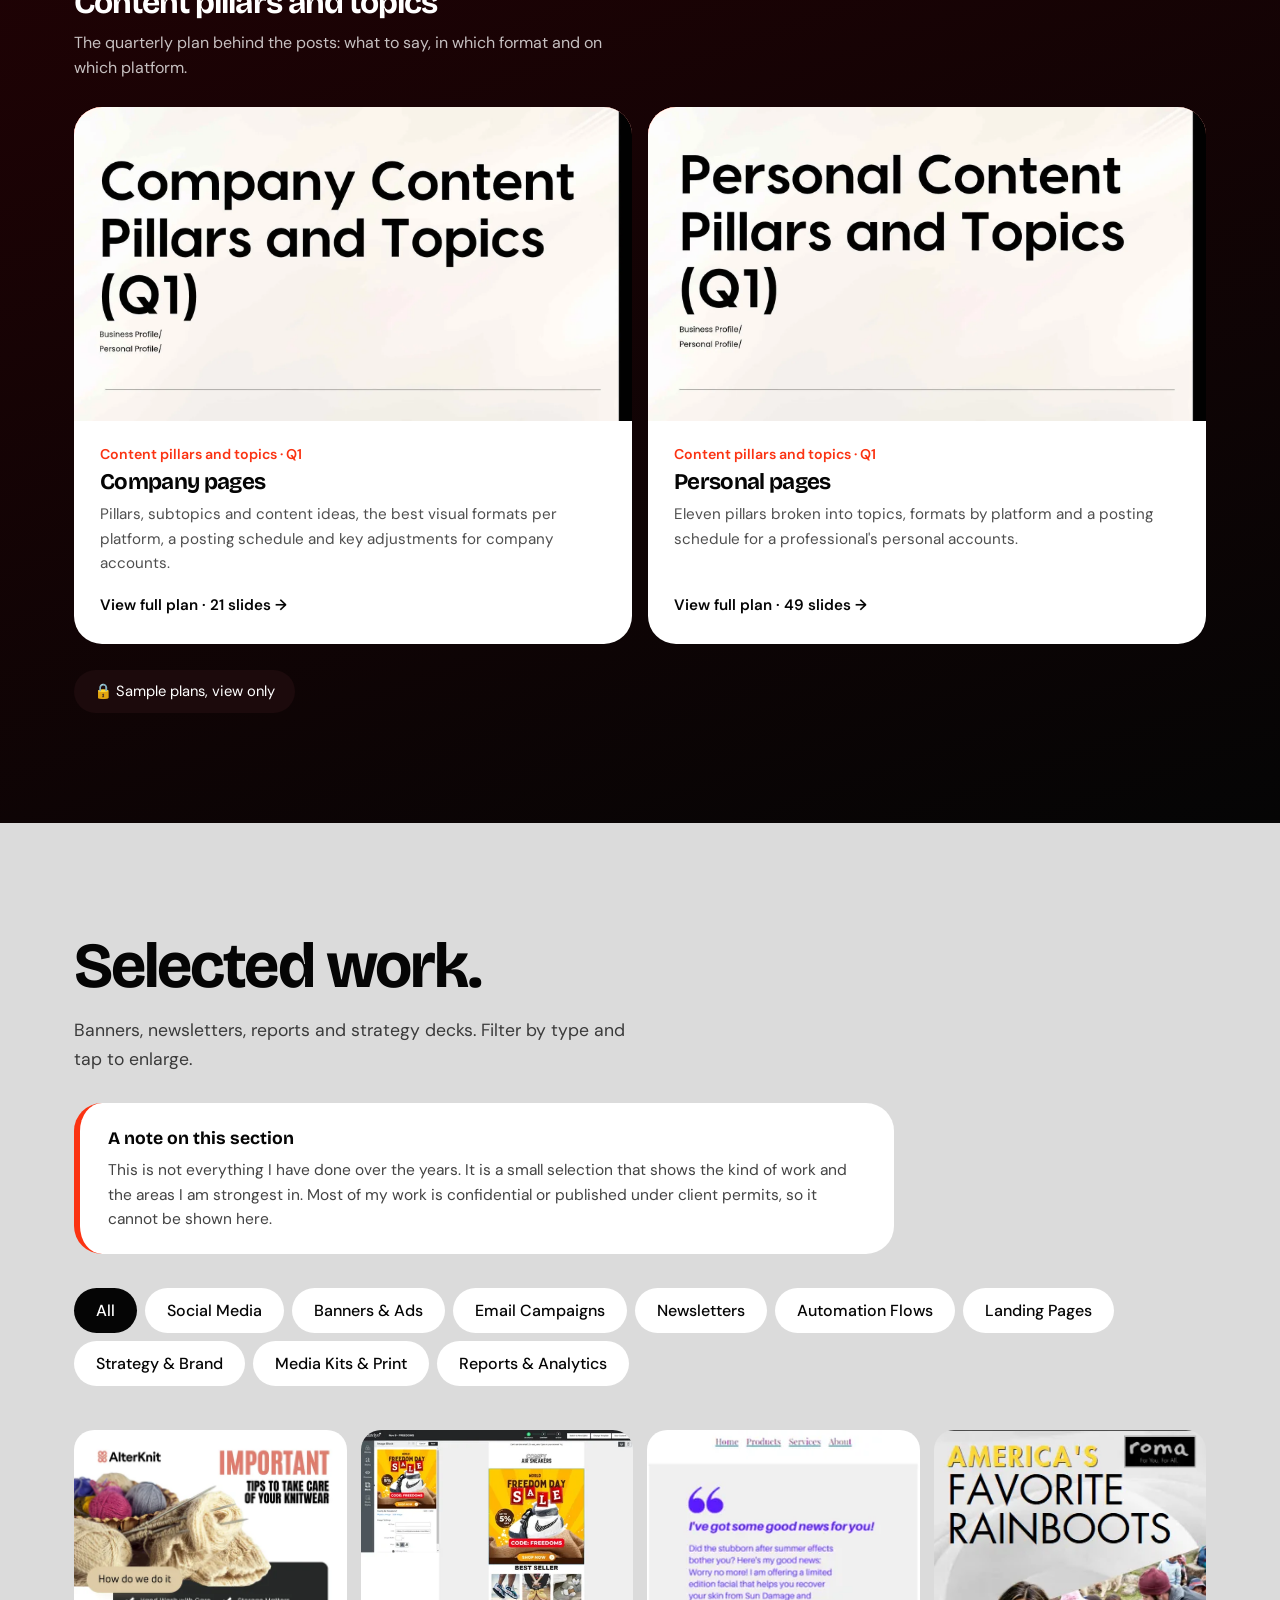
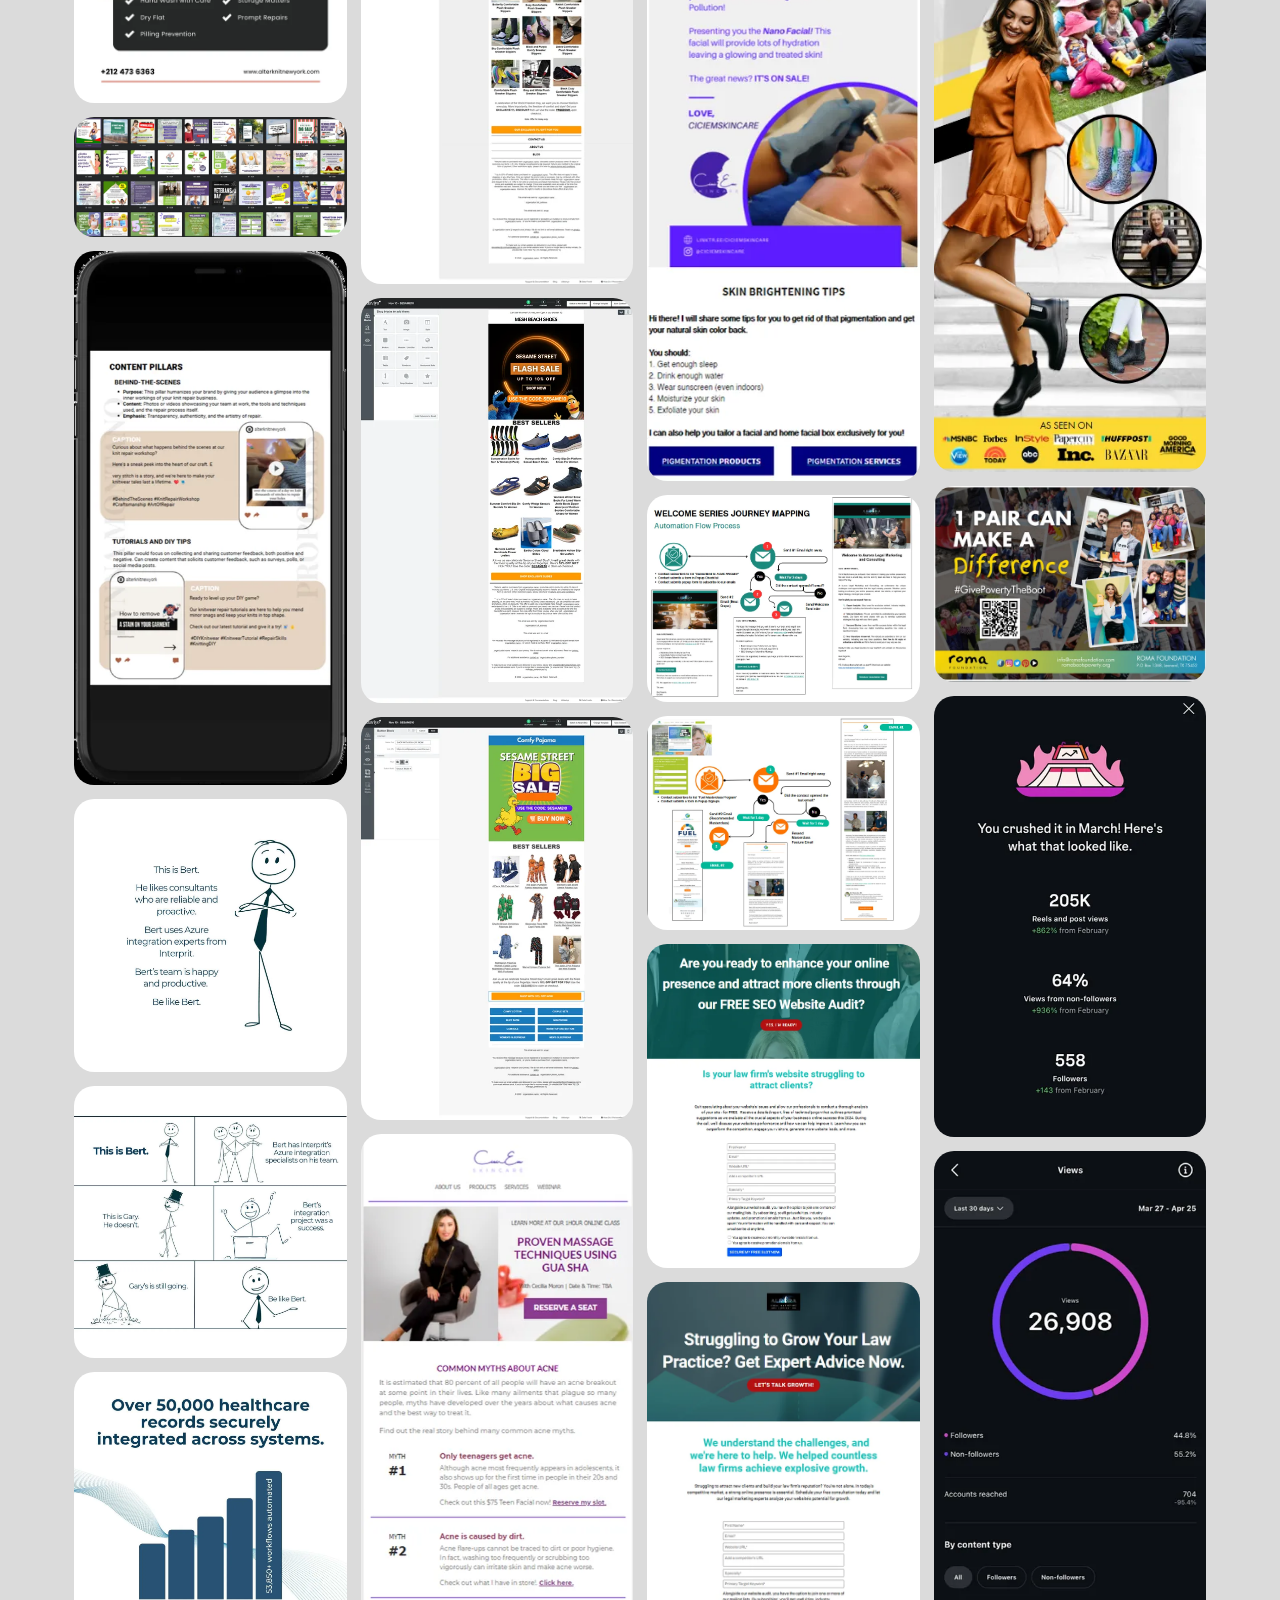
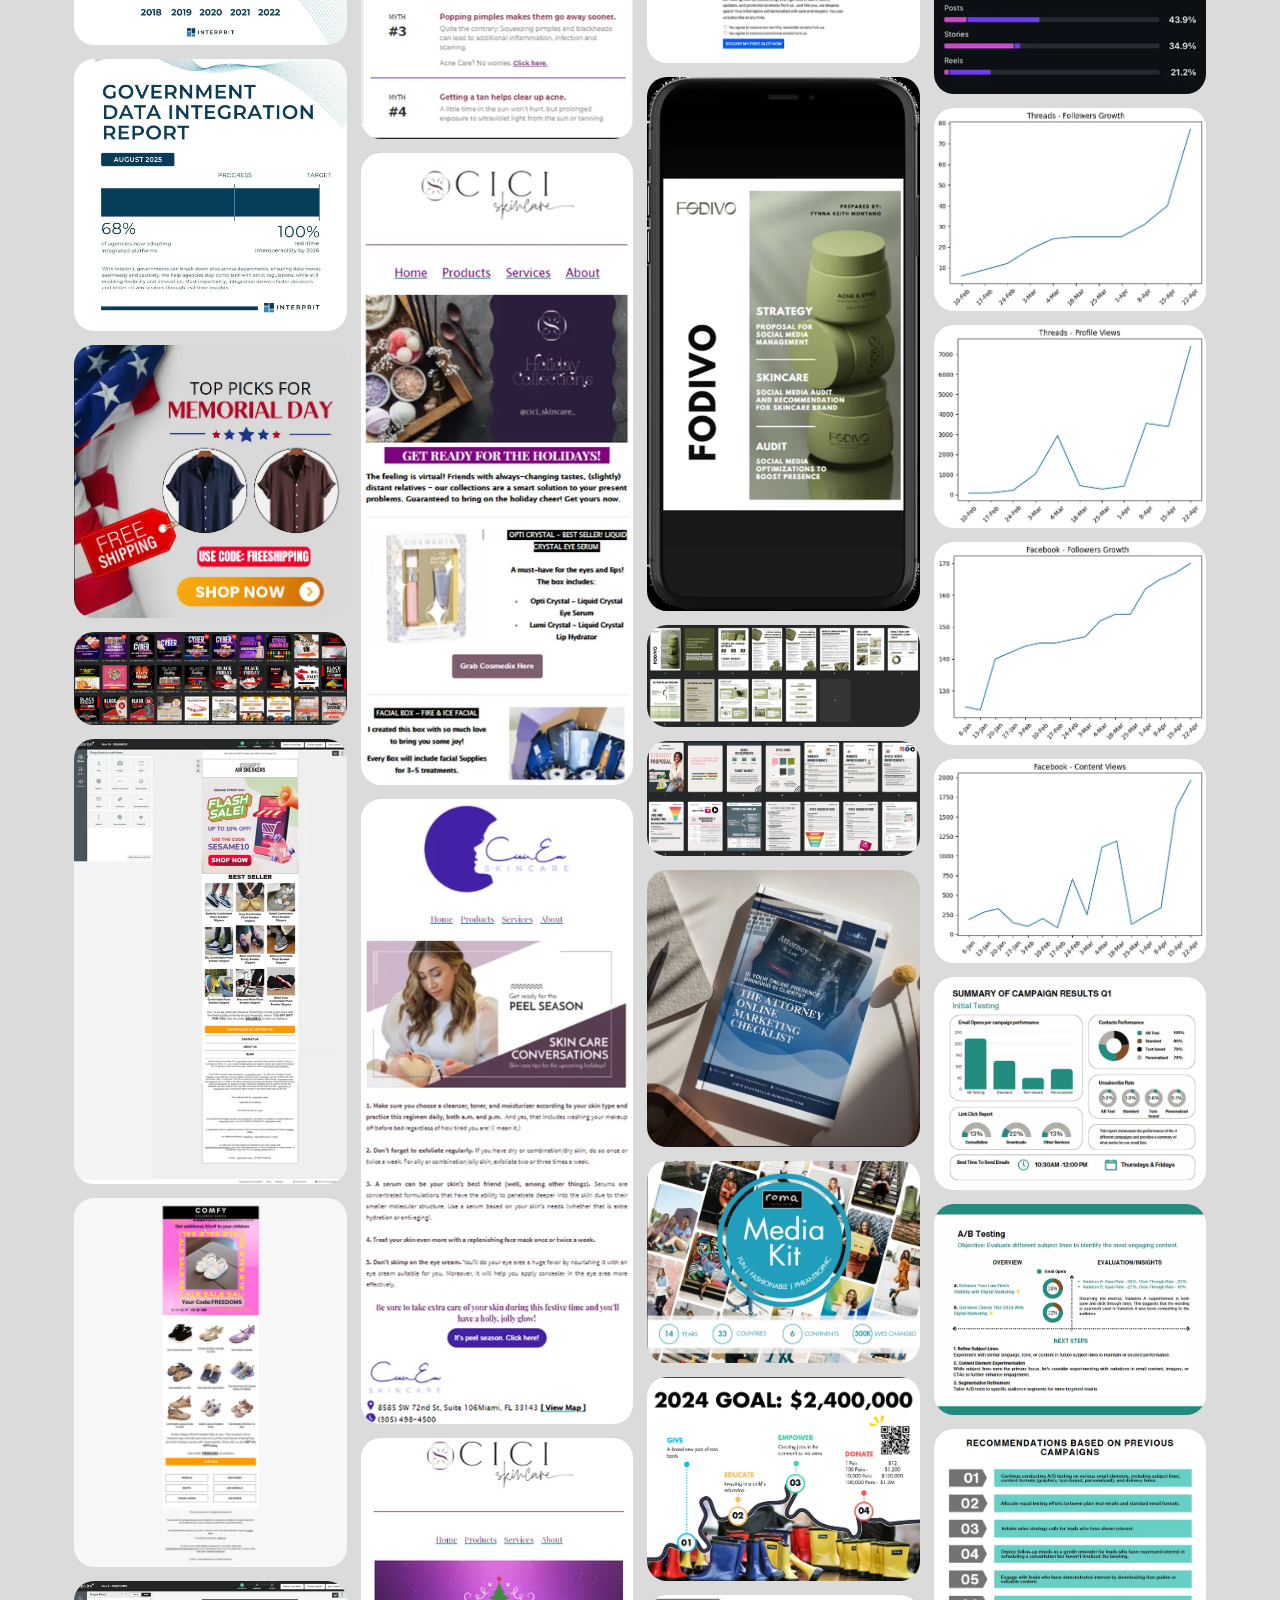
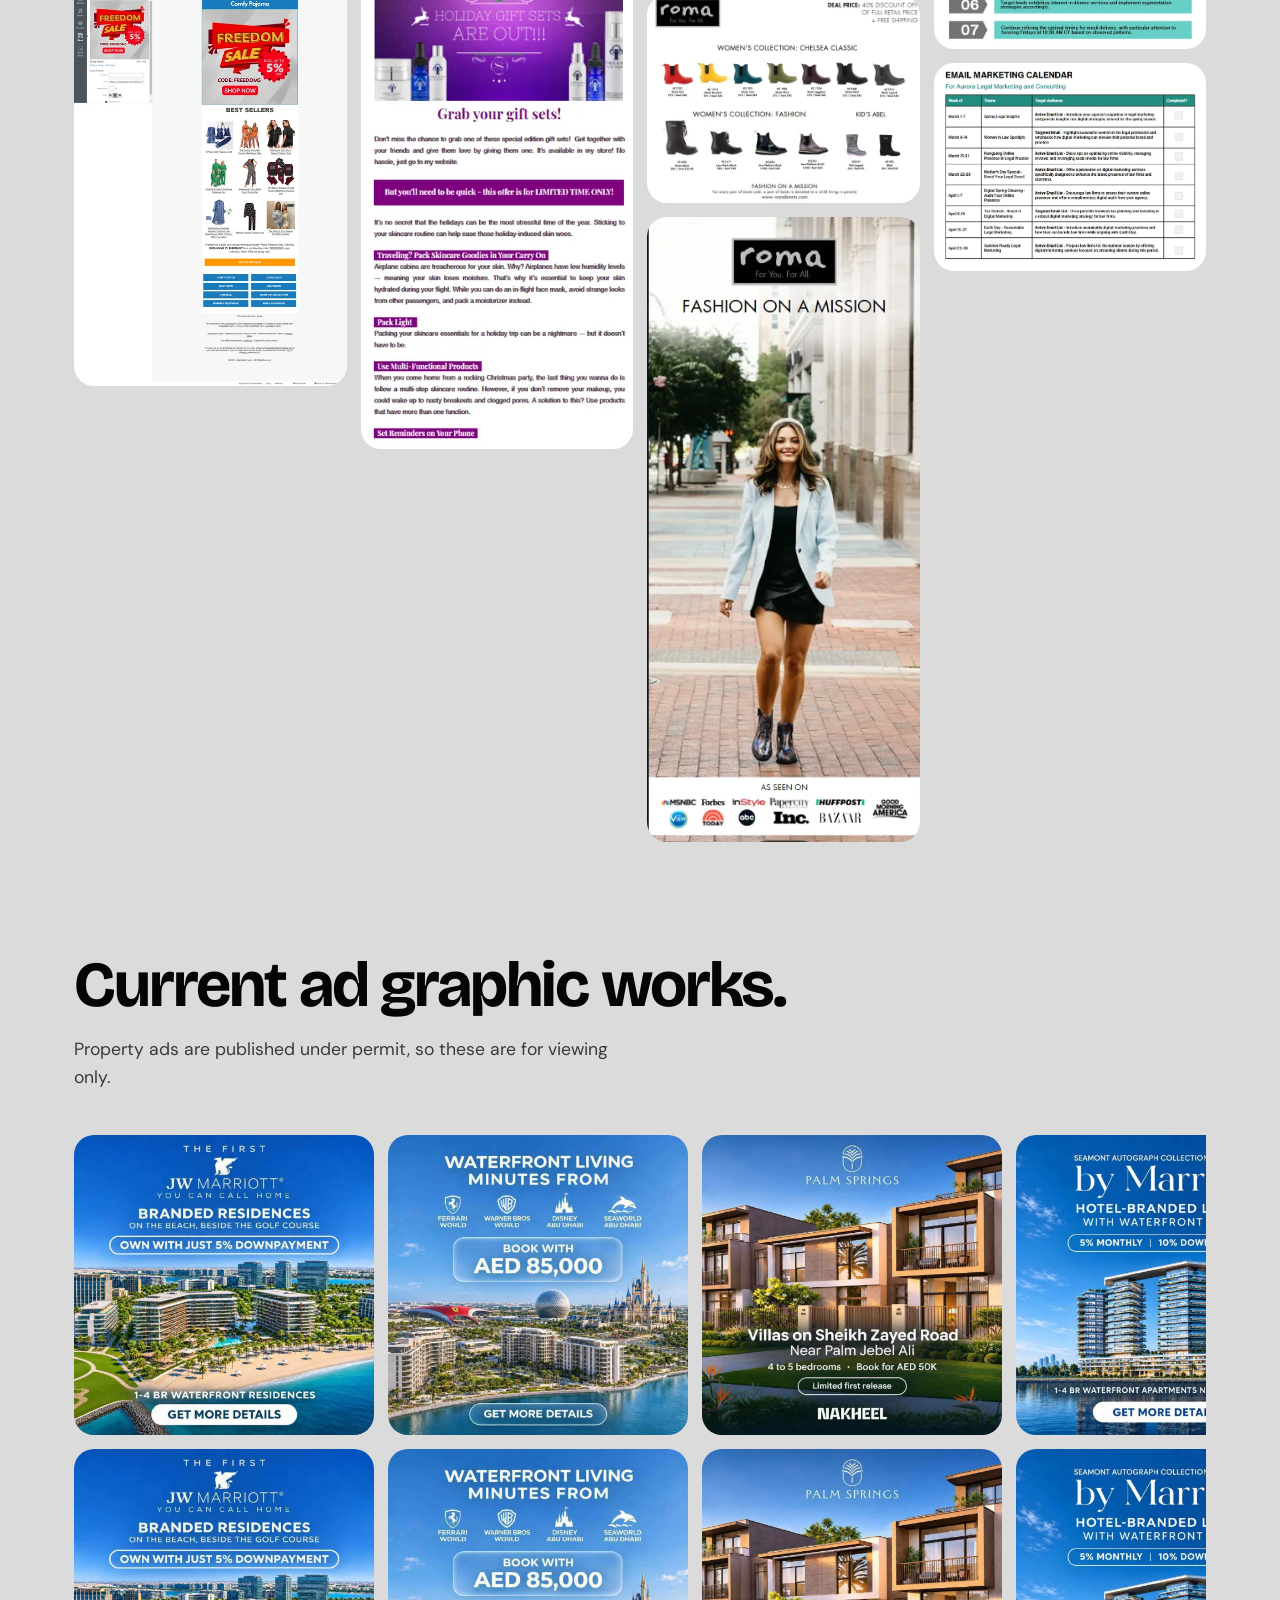
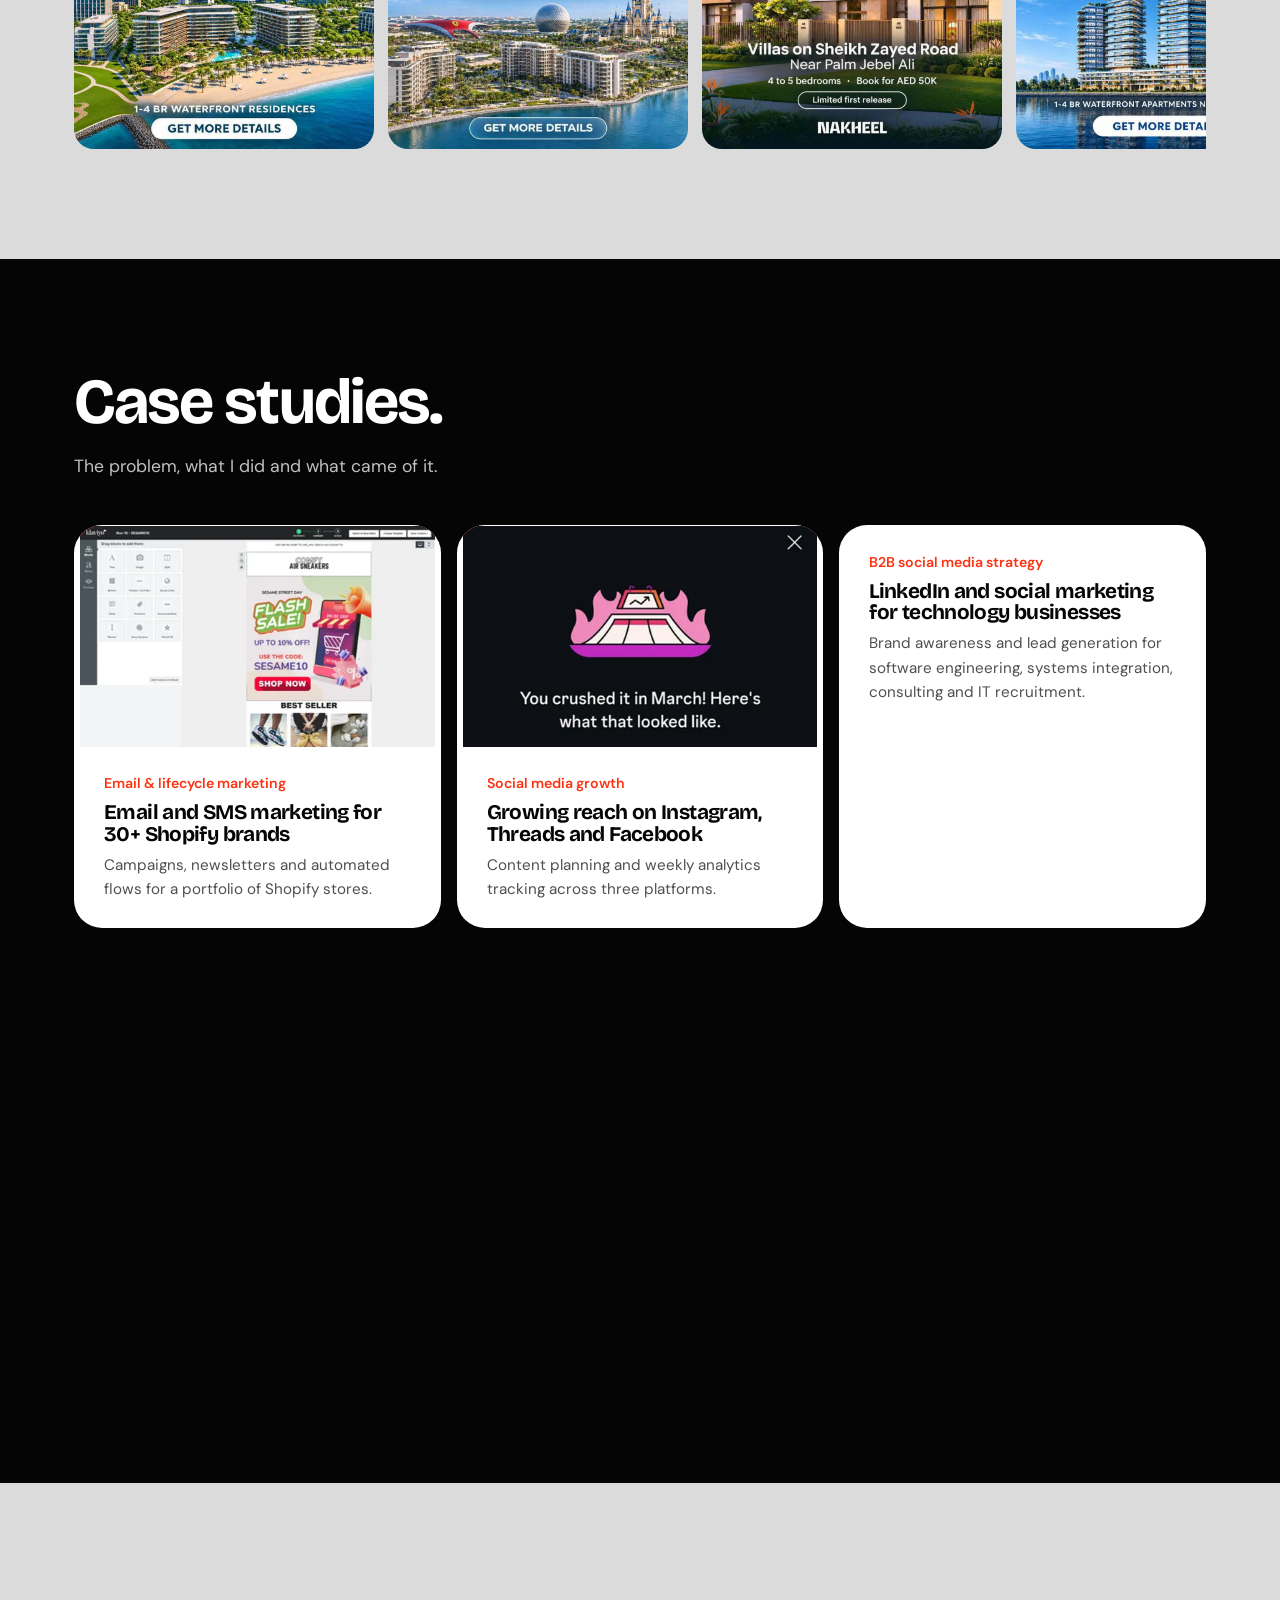
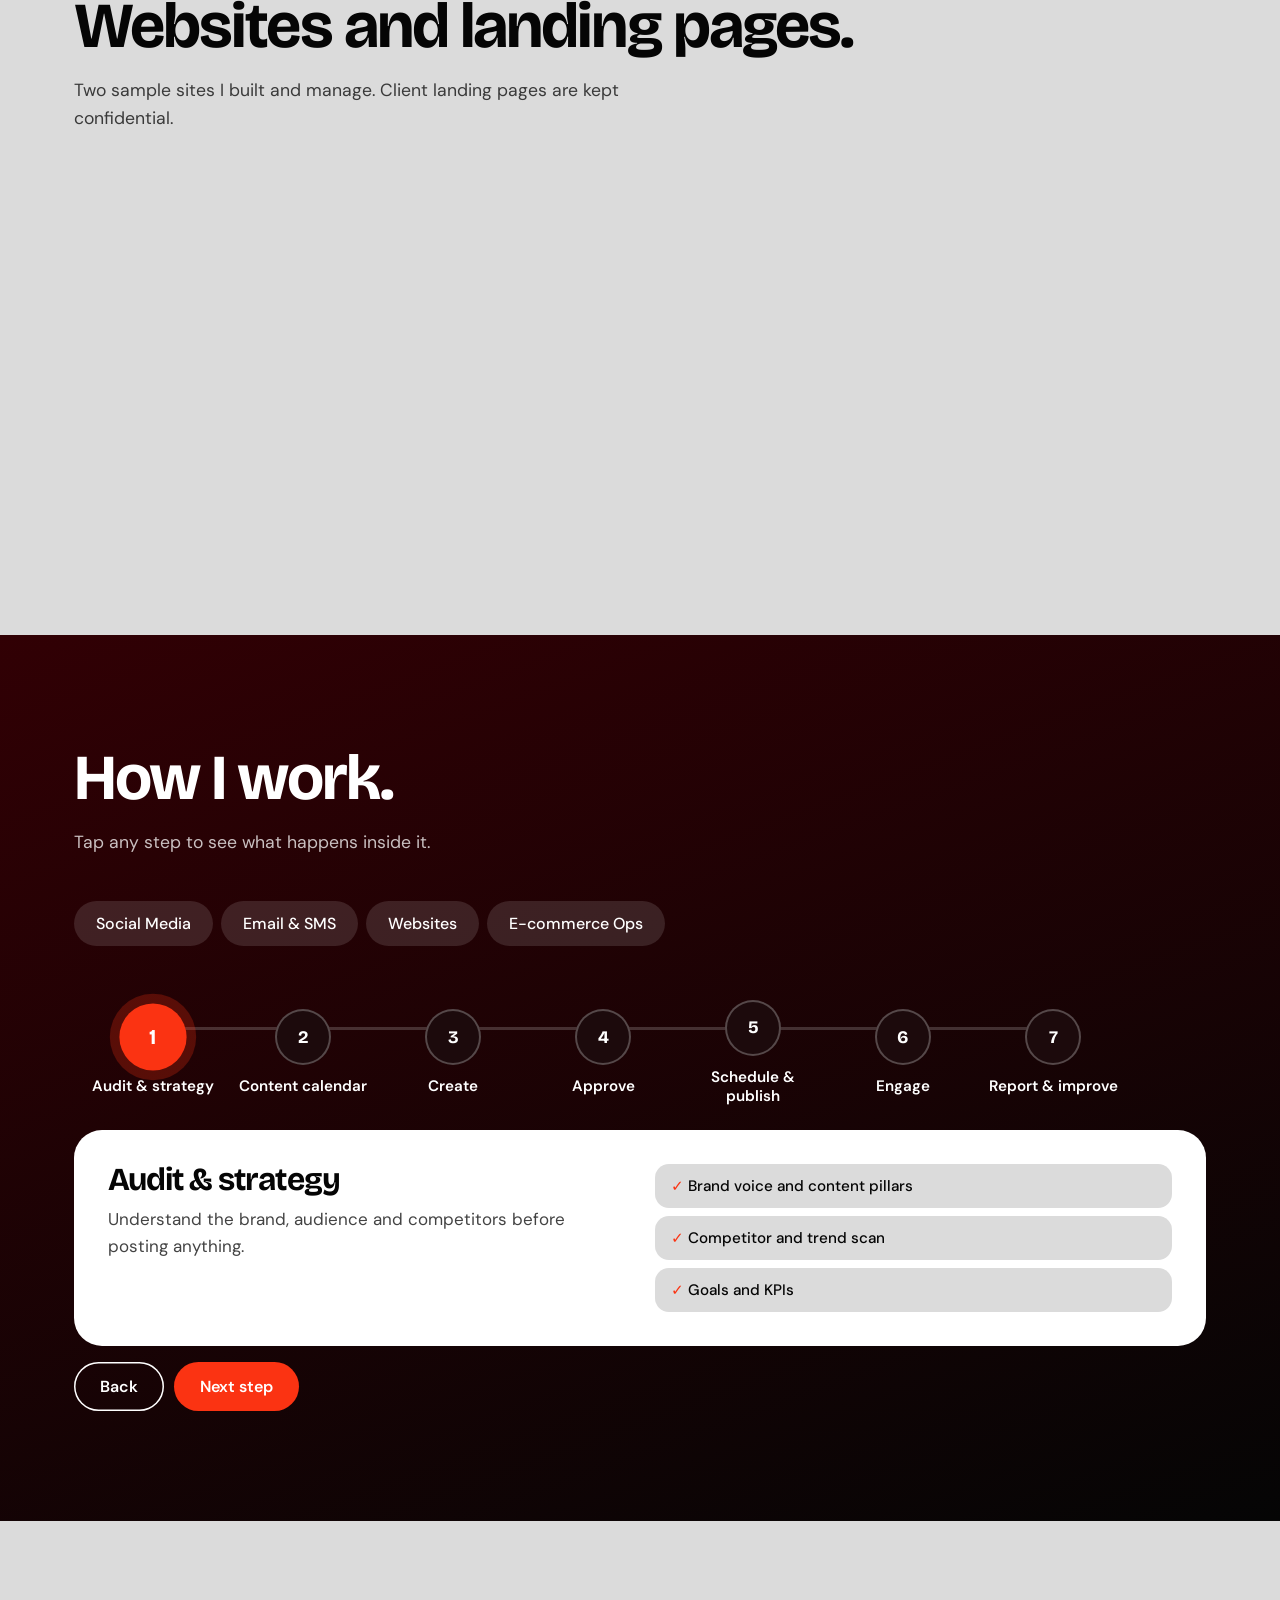
==== commit 02281724: "Update portfolio design and content" ====
--- a/index.html
+++ b/index.html
@@ -1,40 +1,40 @@
-<!doctype html><html><head><meta charset=utf8><meta name=viewport content="width=device-width,initial-scale=1,viewport-fit=cover"><style>:root{color-scheme:light;box-sizing:border-box;padding-top:env(safe-area-inset-top,0px);padding-bottom:env(safe-area-inset-bottom,0px)}html{scroll-padding-top:env(safe-area-inset-top,0px)}body{margin:0;padding:0;font:14px -apple-system,BlinkMacSystemFont,sans-serif;background:#fff;color:#000}img{max-width:100%}[hidden]:not([hidden=until-found i]){display:none!important}</style></head><body>
-
-<title>Fynna Montaño Portfolio</title>
+<!DOCTYPE html>
+<html lang="en"><head><meta charset="UTF-8"><meta name="viewport" content="width=device-width, initial-scale=1, viewport-fit=cover">
+<title>Fynna Montaño | Digital Marketing Specialist in Dubai</title>
 <meta name="description" content="Portfolio of Fynna Keith E. Montaño, Dubai-based digital marketing specialist: social media, Meta Ads, email and SMS marketing, automation and campaign strategy.">
-<meta property="og:type" content="website">
-<meta property="og:title" content="Fynna Montaño | Digital Marketing Specialist in Dubai">
-<meta property="og:description" content="Portfolio of Fynna Keith E. Montaño, Dubai-based digital marketing specialist: social media, Meta Ads, email and SMS marketing, automation and campaign strategy.">
-<meta property="og:image" content="images/og.jpg">
-<meta name="twitter:card" content="summary_large_image">
-<meta name="theme-color" content="#1e4938">
-<link rel="icon" href="data:image/svg+xml,%3Csvg xmlns=%27http://www.w3.org/2000/svg%27 viewBox=%270 0 64 64%27%3E%3Crect width=%2764%27 height=%2764%27 rx=%2714%27 fill=%27%231e4938%27/%3E%3Ctext x=%2732%27 y=%2742%27 font-family=%27Arial,sans-serif%27 font-size=%2728%27 font-weight=%27700%27 fill=%27white%27 text-anchor=%27middle%27%3EFM%3C/text%3E%3C/svg%3E">
-<link rel="preconnect" href="https://fonts.googleapis.com">
-<link rel="preconnect" href="https://fonts.gstatic.com" crossorigin>
-<link href="https://fonts.googleapis.com/css2?family=Inter:wght@400;500;600;700&family=Montserrat:wght@600;700;800&display=swap" rel="stylesheet">
-<link rel="stylesheet" href="css/style.css">
-
-<script>document.body.setAttribute("data-page","home")</script>
-<main id="main">
-<section class="hero" id="hero"></section>
-<div class="marquee" id="marquee" aria-label="Tools I work with"></div>
-<section><div class="wrap"><div class="stats" id="stats"></div></div></section>
-<section class="alt"><div class="wrap two" id="about-teaser"></div></section>
-<section><div class="wrap"><div class="section-head rv"><div><div class="kicker">What I do</div><h2>Services built around your goals.</h2></div><p>Strategy, content, paid media and automation, handled end to end.</p><a class="link" href="services.html">All services →</a></div><div class="grid g3" id="services"></div></div></section>
-<section class="alt"><div class="wrap"><div class="section-head rv"><div><div class="kicker">Portfolio</div><h2>Selected work</h2></div><p>A look at campaigns, creatives, flows and reports. Click any piece to enlarge.</p><a class="link" href="portfolio.html">View full portfolio →</a></div><div class="work" id="featured"></div></div></section>
-<section><div class="wrap"><div class="section-head rv"><div><div class="kicker">Case studies</div><h2>How the work gets done</h2></div><p>The goal, the approach and the results.</p><a class="link" href="case-studies.html">All case studies →</a></div><div class="grid g3" id="cases"></div></div></section>
-<section class="alt"><div class="wrap"><div class="section-head rv"><div><div class="kicker">Testimonials</div><h2>What clients say</h2></div><a class="link" href="testimonials.html">Read more →</a></div><div class="grid g3" id="quotes"></div></div></section>
-<div id="cta"></div>
+<meta property="og:type" content="website"><meta property="og:title" content="Fynna Montaño | Digital Marketing Specialist in Dubai"><meta property="og:description" content="Social media, Meta Ads, email and SMS marketing, automation and websites."><meta property="og:image" content="images/og.jpg"><meta name="twitter:card" content="summary_large_image"><meta name="theme-color" content="#050505">
+<link rel="icon" href="data:image/svg+xml,%3Csvg xmlns='http://www.w3.org/2000/svg' viewBox='0 0 64 64'%3E%3Crect width='64' height='64' rx='16' fill='%23FB3312'/%3E%3Ctext x='32' y='43' font-family='Arial' font-size='28' font-weight='700' fill='white' text-anchor='middle'%3EFM%3C/text%3E%3C/svg%3E">
+<link rel="preconnect" href="https://fonts.googleapis.com"><link rel="preconnect" href="https://fonts.gstatic.com" crossorigin>
+<link href="https://fonts.googleapis.com/css2?family=Bricolage+Grotesque:opsz,wght@12..96,500;12..96,700&family=DM+Sans:wght@400;500;600&display=swap" rel="stylesheet">
+<link rel="stylesheet" href="css/style.css"></head><body>
+<nav><b id="nm">Fynna</b><a class="l" href="#about">About</a><a class="l" href="#services">Services</a><a class="l" href="#experience">Experience</a><a class="l" href="#proposals">Proposals</a><a class="l" href="#work">Work</a><a class="l" href="#cases">Cases</a><a class="l" href="#guides">Guides</a><a class="l" href="#contact">Contact</a><a class="btn red" id="navcta" href="#contact">Let's talk</a></nav>
+<main>
+<header class="hero" id="top"><div class="blob b1"></div><div class="blob b2"></div><div class="blob b3"></div><div class="wrap">
+<span class="pill"><i></i><span id="eyebrow"></span></span><h1 id="h1"></h1><p class="sub" id="lead"></p>
+<div class="prompt"><div class="t">I can help you <span id="type"></span></div><div class="chips"><div id="hpills"></div><a class="go" href="#about" aria-label="Scroll down">↓</a></div></div>
+<div class="cta2"><a class="btn" id="wa" target="_blank" rel="noopener" href="#">Message on WhatsApp</a><a class="btn ghost" id="cv" href="#" download>Download CV</a></div>
+</div></header>
+<div class="marq" aria-label="Tools I work with"><div class="track" id="tools"></div></div>
+<section id="about"><div class="wrap"><div class="about"><div class="photo rv"><img id="pic" alt="Portrait of Fynna Montaño"></div><div class="rv"><h2 id="ah"></h2><div id="ap"></div><div class="skills" id="ind"></div></div></div>
+<div class="stats" id="stats"></div><div class="vals" id="vals"></div>
+<div class="card edu rv" id="edu"></div></div></section>
+<section id="services" class="dark"><div class="wrap"><h2>What I do.</h2><p class="sub">Tap a service to see what's inside.</p><div class="svc" id="svc"></div></div></section>
+<section id="experience"><div class="wrap"><h2>Where I've worked.</h2><p class="sub">Ten years across e-commerce, tech, real estate and agencies.</p><div class="tl" id="tl"></div></div></section>
+<section id="social" class="dark"><div class="wrap"><h2>Some brands I looked after.</h2><p class="sub">Their accounts are private, so only the logos are shown.</p><div id="logos" class="logos"></div><span class="note">🔒 Account access is confidential</span></div></section>
+<section id="proposals" class="maroon"><div class="wrap"><h2>Proposals and strategies.</h2><p class="sub">Sample plans showing how I would run a brand's social media. Tap a card to open the full plan.</p>
+<h3 class="gh">Proposals and strategies</h3><div class="ppg" id="pp-strategy"></div>
+<h3 class="gh">Content pillars and topics</h3><p class="sub gs">The quarterly plan behind the posts: what to say, in which format and on which platform.</p><div class="ppg" id="pp-pillars"></div>
+<span class="note">🔒 Sample plans, view only</span></div></section>
+<section id="work"><div class="wrap"><h2>Selected work.</h2><p class="sub">Banners, newsletters, reports and strategy decks. Filter by type and tap to enlarge.</p><div class="disc rv"><b>A note on this section</b><p>This is not everything I have done over the years. It is a small selection that shows the kind of work and the areas I am strongest in. Most of my work is confidential or published under client permits, so it cannot be shown here.</p></div><div class="tabs lt" id="cats"></div><div id="pf" class="gal"></div>
+<h2 style="margin-top:110px">Current ad graphic works.</h2><p class="sub">Property ads are published under permit, so these are for viewing only.</p><div id="gal" class="car nodl" aria-label="Carousel of current ad graphics, view only"></div></div></section>
+<section id="cases" class="dark"><div class="wrap"><h2>Case studies.</h2><p class="sub">The problem, what I did and what came of it.</p><div class="cases" id="cs"></div></div></section>
+<section id="sites"><div class="wrap"><h2>Websites and landing pages.</h2><p class="sub">Two sample sites I built and manage. Client landing pages are kept confidential.</p><div id="sitegrid" class="sites two"></div></div></section>
+<section id="guides" class="maroon"><div class="wrap"><h2>How I work.</h2><p class="sub">Tap any step to see what happens inside it.</p><div class="tabs" id="tabs"></div><div class="flow" id="flow"></div><div class="detail" id="detail"></div><div class="nav2"><button class="btn ghost lite" id="pv">Back</button><button class="btn red" id="nx">Next step</button></div></div></section>
+<section id="testimonials"><div class="wrap"><h2>Kind words.</h2><div class="tm" id="tm"></div></div></section>
+<section id="contact"><div class="wrap"><div class="cta rv"><h2>Let's talk about your next marketing project.</h2><p class="sub" id="cintro" style="margin:18px auto 0;color:#fff"></p></div>
+<div class="cgrid"><div class="card" id="cinfo"></div><form class="card" id="enq" novalidate><label>Your name<input id="fn" autocomplete="name"></label><label>Your email<input id="fe" type="email" autocomplete="email"></label><label>Tell me about your project<textarea id="fm" rows="4"></textarea></label><div class="nav2"><button type="button" class="btn red" id="fw">Send on WhatsApp</button><button type="button" class="btn" id="fx">Send by email</button></div><small>This form stores nothing. It opens WhatsApp or your email app with the message ready to send.</small></form></div></div></section>
 </main>
-<script src="data/site.js"></script>
-<script src="data/services.js"></script>
-<script src="data/experience.js"></script>
-<script src="data/portfolio.js"></script>
-<script src="data/cases.js"></script>
-<script src="data/testimonials.js"></script>
-<script src="js/main.js"></script>
-<noscript><p style="padding:24px;text-align:center">Please enable JavaScript to view this site. Contact: fynnamontano@gmail.com</p></noscript>
-
-
-
-</body></html>+<footer><span id="ft"></span><br>© 2026 Fynna Montaño</footer>
+<div class="lb" id="lb" role="dialog" aria-label="Image viewer"><button class="x" aria-label="Close">✕</button><button class="p" aria-label="Previous">‹</button><figure><div class="im nodl" id="lbi" role="img"></div><figcaption id="lbc"></figcaption></figure><button class="n" aria-label="Next">›</button></div>
+<div class="md" id="md" role="dialog" aria-label="Case study"><div class="box" id="mdb"></div></div>
+<script src="data/site.js"></script><script src="data/services.js"></script><script src="data/experience.js"></script><script src="data/testimonials.js"></script><script src="data/cases.js"></script><script src="data/portfolio.js"></script><script src="data/extras.js"></script><script src="data/proposals.js"></script><script src="js/main.js"></script></body></html>
--- a/css/style.css
+++ b/css/style.css
@@ -1,307 +1,133 @@
-/* ===== Fynna Montaño portfolio · main stylesheet =====
-   Colors live in :root. Change them here to restyle the whole site. */
-:root{
-  --bg:#f7f6f1; --paper:#ffffff; --ink:#1d261f; --muted:#5f6b63;
-  --green:#1e4938; --green-2:#e4ece5; --lime:#c9d9c7; --line:#dce2dc; --dark:#14302a;
-  --accent:#b8864b; --wa:#1f9d57;
-  --radius:12px; --shadow:0 14px 40px rgba(20,48,42,.10);
-  --display:"Montserrat","Inter",system-ui,-apple-system,"Segoe UI",Arial,sans-serif;
-  --sans:"Inter",system-ui,-apple-system,"Segoe UI",Arial,sans-serif;
-}
-*{box-sizing:border-box}
-html{scroll-behavior:smooth}
-body{margin:0;background:var(--bg);color:var(--ink);font-family:var(--sans);line-height:1.65;-webkit-font-smoothing:antialiased}
-img{max-width:100%;display:block}
-a{color:inherit;text-decoration:none}
-h1,h2,h3{font-family:var(--display);font-weight:700;letter-spacing:-.025em;line-height:1.15;margin:0;text-wrap:balance}
-p{margin:0 0 14px}
-.wrap{width:min(1160px,92%);margin:0 auto}
-.skip{position:absolute;left:-999px;top:8px;background:var(--green);color:#fff;padding:10px 14px;border-radius:6px;z-index:100}
-.skip:focus{left:8px}
-.kicker{font-size:11px;letter-spacing:.2em;text-transform:uppercase;color:var(--green);font-weight:700}
-.muted{color:var(--muted)}
-section{padding:84px 0}
-.section-head{display:flex;justify-content:space-between;align-items:flex-end;gap:24px;margin-bottom:36px;flex-wrap:wrap}
-.section-head h2{font-size:clamp(30px,4vw,44px);margin-top:10px;max-width:700px}
-.section-head p{max-width:420px;color:var(--muted);font-size:15px;margin:0}
-.alt{background:var(--paper);border-top:1px solid var(--line);border-bottom:1px solid var(--line)}
+:root{--g:#DBDBDB;--r:#FB3312;--m:#310004;--k:#050505;--o:#7D8532;--w:#fff;--rad:28px;box-sizing:border-box;padding-top:env(safe-area-inset-top,0px);padding-bottom:env(safe-area-inset-bottom,0px);color-scheme:light}
+*,*::before,*::after{box-sizing:border-box}html{scroll-behavior:smooth;scroll-padding-top:90px}
+body{margin:0;background:var(--g);color:var(--k);font:17px/1.6 'DM Sans',system-ui,sans-serif;overflow-x:hidden}
+h1,h2,h3{font-family:'Bricolage Grotesque','DM Sans',sans-serif;line-height:1.02;margin:0;letter-spacing:-.03em}
+h2{font-size:clamp(2.2rem,5vw,4rem)}a{color:inherit}img{max-width:100%;display:block}
+.wrap{max-width:1180px;margin:0 auto;padding:0 24px}section{padding:110px 0;position:relative}
+.sub{max-width:560px;font-size:1.1rem;opacity:.75;margin:18px 0 0}
+.btn{display:inline-flex;align-items:center;gap:8px;border:0;border-radius:99px;padding:14px 26px;font:600 1rem 'DM Sans',sans-serif;background:var(--k);color:var(--w);cursor:pointer;text-decoration:none;transition:transform .2s,background .2s}
+.btn:hover{transform:translateY(-2px);background:var(--r)}.btn.red{background:var(--r)}.btn.red:hover{background:var(--k)}.btn.ghost{background:transparent;color:var(--k);box-shadow:inset 0 0 0 1.5px var(--k)}.btn.ghost:hover{background:var(--k);color:var(--w)}
+:focus-visible{outline:3px solid var(--r);outline-offset:3px}
+nav{position:fixed;top:max(14px,env(safe-area-inset-top,0px));left:50%;transform:translateX(-50%);z-index:50;display:flex;align-items:center;gap:6px;padding:8px 8px 8px 20px;border-radius:99px;background:rgba(255,255,255,.62);backdrop-filter:blur(18px);-webkit-backdrop-filter:blur(18px);box-shadow:0 8px 30px rgba(49,0,4,.12);max-width:calc(100% - 24px)}
+nav b{font:700 1.05rem 'Bricolage Grotesque';margin-right:10px;white-space:nowrap}
+nav a.l{padding:8px 14px;border-radius:99px;text-decoration:none;font-size:.93rem;font-weight:500;transition:background .2s}nav a.l:hover,nav a.l.on{background:var(--k);color:var(--w)}
+nav .btn{padding:9px 18px;font-size:.93rem;white-space:nowrap}
+@media(max-width:1020px){nav a.l{display:none}}
+.hero{position:relative;min-height:100svh;display:flex;align-items:center;text-align:center;padding:130px 0 90px;overflow:hidden;background:linear-gradient(180deg,var(--g) 0%,var(--g) 38%,#e9d3cb 70%,var(--r) 100%)}
+.blob{position:absolute;border-radius:50%;filter:blur(70px);will-change:transform;transition:transform .4s ease-out}
+.b1{width:60vw;height:60vw;max-width:720px;max-height:720px;background:var(--r);left:-12%;bottom:-52%;opacity:.9}.b2{width:50vw;height:50vw;max-width:600px;max-height:600px;background:var(--o);right:-10%;bottom:-50%;opacity:.85}.b3{width:42vw;height:42vw;max-width:520px;max-height:520px;background:var(--m);left:34%;bottom:-60%}
+.hero .wrap{position:relative;z-index:2}
+.pill{display:inline-flex;gap:8px;align-items:center;background:rgba(255,255,255,.7);border-radius:99px;padding:7px 16px;font-size:.9rem;font-weight:500;backdrop-filter:blur(8px)}.pill i{width:8px;height:8px;border-radius:50%;background:var(--r);animation:pu 1.8s infinite}
+@keyframes pu{50%{opacity:.25;transform:scale(1.6)}}
+.hero h1{font-size:clamp(2.6rem,6.4vw,5.2rem);margin:26px auto 0;max-width:13em}
+.hero .sub{margin:24px auto 0}
+.prompt{margin:38px auto 0;max-width:680px;background:var(--w);border-radius:var(--rad);padding:18px 18px 14px 26px;text-align:left;box-shadow:0 25px 60px rgba(49,0,4,.28)}
+.prompt .t{font-size:1.2rem;min-height:2.9em;font-weight:500}.prompt .t span{border-right:2px solid var(--r);padding-right:2px;animation:bl 1s steps(1) infinite}@keyframes bl{50%{border-color:transparent}}
+.chips{display:flex;flex-wrap:wrap;gap:8px;justify-content:space-between;align-items:center;margin-top:8px}.chips div{display:flex;gap:8px;flex-wrap:wrap}
+.chip{border:0;border-radius:99px;padding:8px 15px;background:var(--g);font:500 .88rem 'DM Sans';cursor:pointer;text-decoration:none;color:var(--k);transition:.2s}.chip:hover,.chip.on{background:var(--k);color:var(--w)}
+.go{width:46px;height:46px;border-radius:50%;background:var(--r);color:#fff;display:grid;place-items:center;text-decoration:none;font-size:1.3rem;transition:transform .2s}.go:hover{transform:rotate(-45deg)}
+.card{background:var(--w);border-radius:var(--rad);padding:34px}
+.dark{background:var(--k);color:var(--w)}.maroon{background:linear-gradient(160deg,var(--m),var(--k));color:var(--w)}
+.stats{display:grid;grid-template-columns:repeat(4,1fr);gap:16px;margin-top:50px}.stats .card{padding:26px}.stats b{font:700 clamp(2.2rem,5vw,3.6rem) 'Bricolage Grotesque';color:var(--r);display:block;line-height:1}.stats span{opacity:.7;font-size:.95rem}
+@media(max-width:760px){.stats{grid-template-columns:1fr 1fr}}
+.about{display:grid;grid-template-columns:5fr 6fr;gap:60px;align-items:center}
+.photo{position:relative;border-radius:var(--rad);overflow:hidden;aspect-ratio:1;background:linear-gradient(135deg,var(--r),var(--m))}.photo img{width:100%;height:100%;object-fit:cover;transition:transform .6s}.photo:hover img{transform:scale(1.04)}
+.photo::after{content:"";position:absolute;inset:auto -20% -30% -20%;height:50%;background:radial-gradient(var(--o),transparent 65%);opacity:.5;pointer-events:none}
+@media(max-width:860px){.about{grid-template-columns:1fr;gap:30px}}
+.skills{display:flex;flex-wrap:wrap;gap:10px;margin-top:26px}.skills span{background:var(--w);padding:9px 18px;border-radius:99px;font-weight:500;font-size:.95rem}.skills span:nth-child(3n+2){color:var(--k)}.skills span:nth-child(3n){background:var(--o);color:#fff}.skills span:nth-child(3n+1){background:var(--k);color:#fff}
+.logos{display:grid;grid-template-columns:repeat(4,1fr);gap:16px;margin-top:50px}
+.logo{background:var(--w);border-radius:22px;height:130px;display:grid;place-items:center;padding:22px;transition:transform .3s,box-shadow .3s}.logo:hover{transform:translateY(-6px) rotate(-1deg);box-shadow:0 18px 40px rgba(49,0,4,.18)}.logo img{max-height:70px;max-width:100%;object-fit:contain}
+@media(max-width:860px){.logos{grid-template-columns:1fr 1fr}}
+.note{display:inline-flex;gap:10px;align-items:center;margin-top:26px;background:var(--m);color:#fff;border-radius:99px;padding:10px 20px;font-size:.92rem}
+.feat{display:grid;grid-template-columns:repeat(3,1fr);gap:16px;margin-top:16px}.feat .card{padding:28px}.feat h3{font-size:1.5rem;margin-bottom:8px}.feat p{margin:0;opacity:.7}
+@media(max-width:860px){.feat{grid-template-columns:1fr}}
+.cols{display:grid;grid-template-columns:repeat(5,1fr);gap:14px;margin-top:50px}
+.gal{columns:4 220px;column-gap:14px;margin-top:44px}.gal button{display:block;width:100%;border:0;padding:0;margin:0 0 14px;border-radius:20px;overflow:hidden;cursor:zoom-in;background:var(--m);break-inside:avoid;position:relative}.gal img{width:100%;transition:transform .5s,filter .3s}.gal button:hover img{transform:scale(1.06)}
+.lb{position:fixed;inset:0;background:rgba(5,5,5,.92);z-index:100;display:none;place-items:center;padding:20px}.lb.open{display:grid}.lb img{max-height:88vh;max-width:min(92vw,88vh);border-radius:18px}.lb button{position:absolute;border:0;background:var(--r);color:#fff;width:52px;height:52px;border-radius:50%;font-size:1.4rem;cursor:pointer}.lb .x{top:20px;right:20px}.lb .p{left:20px}.lb .n{right:20px}
+.edm{display:grid;grid-template-columns:repeat(5,1fr);gap:16px;margin-top:44px}
+.edm a{text-decoration:none;background:var(--w);color:var(--k);border-radius:22px;overflow:hidden;display:flex;flex-direction:column;transition:transform .3s,box-shadow .3s}.edm a:hover{transform:translateY(-8px);box-shadow:0 22px 44px rgba(0,0,0,.45)}
+.edm img{aspect-ratio:1;object-fit:cover;width:100%}.edm div{padding:14px 16px;font-weight:600;font-size:.92rem;line-height:1.3;display:flex;justify-content:space-between;gap:8px}.edm div em{color:var(--r);font-style:normal}
+@media(max-width:1000px){.edm{grid-template-columns:repeat(2,1fr)}}
+.sites{display:grid;grid-template-columns:repeat(3,1fr);gap:18px;margin-top:44px}
+.site{text-decoration:none;background:var(--w);border-radius:var(--rad);overflow:hidden;display:block;transition:transform .3s}.site:hover{transform:translateY(-8px)}
+.chrome{background:var(--k);padding:10px 14px;display:flex;gap:6px;align-items:center}.chrome i{width:9px;height:9px;border-radius:50%;background:var(--r)}.chrome i:nth-child(2){background:var(--o)}.chrome i:nth-child(3){background:var(--g)}.chrome small{margin-left:10px;color:var(--g);font-size:.75rem;opacity:.8;overflow:hidden;text-overflow:ellipsis;white-space:nowrap}
+.site .pv{aspect-ratio:16/10;overflow:hidden;display:grid;place-items:center;background:var(--m)}.site .pv img{width:100%;height:100%;object-fit:cover;transition:transform .6s}.site:hover .pv img{transform:scale(1.07)}.site .pv.q{background:var(--w)}.site .pv.q img{width:60%;height:auto;object-fit:contain}
+.site h3{font-size:1.2rem;padding:16px 20px 0}.site p{padding:0 20px 18px;margin:4px 0 0;opacity:.65;font-size:.93rem}
+@media(max-width:900px){.sites{grid-template-columns:1fr}}
+.tabs{display:flex;flex-wrap:wrap;gap:8px;margin:44px 0 24px}.tabs .chip{padding:12px 22px;font-size:1rem;background:rgba(255,255,255,.12);color:#fff}.tabs .chip.on,.tabs .chip:hover{background:var(--r)}
+.flow{display:flex;gap:0;overflow-x:auto;padding:30px 4px 24px;scroll-snap-type:x proximity}
+.node{flex:0 0 150px;text-align:center;position:relative;scroll-snap-align:center;background:none;border:0;color:inherit;font:inherit;cursor:pointer;padding:0 6px}
+.node::before{content:"";position:absolute;top:27px;left:-50%;width:100%;height:3px;background:rgba(255,255,255,.18);z-index:0}.node:first-child::before{display:none}.node.done::before{background:var(--r)}
+.node .d{position:relative;z-index:1;width:56px;height:56px;border-radius:50%;margin:0 auto 12px;display:grid;place-items:center;background:#1c0a0c;font:700 1.1rem 'Bricolage Grotesque';box-shadow:inset 0 0 0 2px rgba(255,255,255,.25);transition:.3s}.node.done .d{background:var(--o);box-shadow:none}.node.on .d{background:var(--r);transform:scale(1.2);box-shadow:0 0 0 8px rgba(251,51,18,.25)}
+.node span{font-weight:600;font-size:.95rem;line-height:1.25;display:block}
+.detail{background:var(--w);color:var(--k);border-radius:var(--rad);padding:34px;display:grid;grid-template-columns:1fr 1fr;gap:30px;min-height:190px}.detail h3{font-size:2rem;margin-bottom:10px}.detail p{margin:0;opacity:.75}.detail ul{margin:0;padding:0;list-style:none;display:grid;gap:8px}.detail li{background:var(--g);border-radius:14px;padding:10px 16px;font-weight:500;font-size:.95rem}.detail li::before{content:"✓ ";color:var(--r);font-weight:700}
+@media(max-width:760px){.detail{grid-template-columns:1fr}}
+.nav2{display:flex;gap:10px;margin-top:16px}
+.cta{text-align:center;background:linear-gradient(160deg,var(--r),var(--m) 80%);color:#fff;border-radius:44px;padding:90px 24px;position:relative;overflow:hidden}.cta h2{max-width:11em;margin:0 auto}.cta .btn{margin-top:34px;background:var(--w);color:var(--k)}.cta .btn:hover{background:var(--k);color:#fff}
+.cta::after{content:"";position:absolute;width:420px;height:420px;border-radius:50%;background:var(--o);filter:blur(80px);right:-120px;bottom:-200px;opacity:.7}.cta>*{position:relative;z-index:1}
+footer{padding:40px 0 60px;text-align:center;opacity:.65;font-size:.9rem}
+.rv{opacity:0;transform:translateY(22px);transition:opacity .7s,transform .7s}.rv.in{opacity:1;transform:none}
+@media(prefers-reduced-motion:reduce){*{animation:none!important;transition:none!important}.rv{opacity:1;transform:none}}
+.cta2{display:flex;gap:12px;justify-content:center;flex-wrap:wrap;margin-top:28px}
+.marq{background:var(--k);color:var(--w);overflow:hidden;padding:18px 0;white-space:nowrap}.track{display:inline-flex;gap:12px;animation:mq 60s linear infinite}.marq:hover .track{animation-play-state:paused}.track span{padding:8px 20px;border-radius:99px;background:#1c0a0c;font-weight:500;font-size:.95rem}.track span:nth-child(3n){background:var(--o)}.track span:nth-child(5n){background:var(--r)}@keyframes mq{to{transform:translateX(-50%)}}
+.vals{display:grid;grid-template-columns:repeat(3,1fr);gap:16px;margin-top:16px}.vals h3{font-size:1.4rem;margin-bottom:8px}.vals p{margin:0;opacity:.7}.edu{margin-top:16px;background:var(--m);color:#fff}.edu h3{font-size:1.5rem}.edu p{opacity:.8;margin:6px 0 14px}.edu .skills{margin:0}
+@media(max-width:860px){.vals{grid-template-columns:1fr}}
+.ap p{margin:0 0 14px}.about h2{margin-bottom:18px}
+.svc{display:grid;grid-template-columns:repeat(4,1fr);gap:14px;margin-top:44px;align-items:start}
+.sv{border:0;text-align:left;font:inherit;color:inherit;border-radius:var(--rad);padding:26px;cursor:pointer;background:#1c0a0c;transition:transform .3s,background .3s}.sv:hover{transform:translateY(-6px)}.sv:nth-child(4n+2){background:var(--r)}.sv:nth-child(4n+3){background:var(--o)}.sv:nth-child(4n){background:var(--w);color:var(--k)}
+.sv h3{font-size:1.3rem;margin-bottom:10px}.sv p{margin:0;opacity:.85;font-size:.95rem}.sv ul{display:none;margin:14px 0 0;padding:0;list-style:none;gap:6px;font-size:.92rem}.sv.open ul{display:grid}.sv li::before{content:"✓ ";font-weight:700}.sv .pl{display:block;margin-top:14px;font-weight:600;font-size:.9rem}
+@media(max-width:1000px){.svc{grid-template-columns:1fr 1fr}}@media(max-width:560px){.svc{grid-template-columns:1fr}}
+.tl{margin-top:44px;display:grid;gap:14px}.job{background:var(--w);border-radius:var(--rad);padding:0;overflow:hidden}.job button{width:100%;text-align:left;border:0;background:none;font:inherit;color:inherit;padding:26px 30px;display:flex;gap:20px;justify-content:space-between;align-items:center;cursor:pointer}.job h3{font-size:1.4rem}.job small{opacity:.65;font-size:.95rem;display:block;margin-top:4px}.job .pd{background:var(--k);color:#fff;border-radius:99px;padding:6px 14px;font-size:.85rem;white-space:nowrap}.job:first-child .pd{background:var(--r)}
+.job ul{display:none;margin:0;padding:0 30px 26px 50px}.job.open ul{display:block}.job li{margin:6px 0;opacity:.8}.job li::marker{color:var(--r)}
+@media(max-width:700px){.job button{flex-direction:column;align-items:flex-start;gap:10px}}
+.tabs.lt .chip{background:var(--w);color:var(--k)}.tabs.lt .chip.on,.tabs.lt .chip:hover{background:var(--k);color:var(--w)}.tabs.lt{margin-top:34px}
+.gal figure{margin:0}.gal button{background:var(--w)}
+.cases{display:grid;grid-template-columns:repeat(3,1fr);gap:16px;margin-top:44px}.cs{border:0;text-align:left;font:inherit;color:var(--k);background:var(--w);border-radius:var(--rad);overflow:hidden;cursor:pointer;display:flex;flex-direction:column;transition:transform .3s}.cs:hover{transform:translateY(-8px)}
+.cs .im{aspect-ratio:16/10;background:linear-gradient(135deg,var(--r),var(--m));overflow:hidden}.cs .im img{width:100%;height:100%;object-fit:cover;object-position:top;transition:transform .5s}.cs:hover img{transform:scale(1.06)}.cs .bd{padding:22px 24px 26px}.cs small{color:var(--r);font-weight:600}.cs h3{font-size:1.3rem;margin:6px 0 8px}.cs p{margin:0;opacity:.7;font-size:.95rem}
+@media(max-width:1000px){.cases{grid-template-columns:1fr 1fr}}@media(max-width:620px){.cases{grid-template-columns:1fr}}
+.md{position:fixed;inset:0;background:rgba(5,5,5,.8);z-index:90;display:none;overflow:auto;padding:70px 16px 40px}.md.open{display:block}.box{background:var(--g);max-width:900px;margin:0 auto;border-radius:36px;padding:44px;position:relative}.box h2{font-size:clamp(1.8rem,4vw,2.8rem)}.box h4{font:700 1.2rem 'Bricolage Grotesque';margin:28px 0 8px}.box ul{padding-left:20px}.box li{margin:6px 0}.box .xx{position:absolute;top:18px;right:18px;border:0;background:var(--k);color:#fff;width:44px;height:44px;border-radius:50%;cursor:pointer;font-size:1.1rem}.meta{opacity:.7;margin:10px 0 0}
+.res{display:grid;grid-template-columns:repeat(auto-fit,minmax(150px,1fr));gap:12px;margin-top:10px}.res div{background:var(--k);color:#fff;border-radius:22px;padding:18px}.res b{display:block;font:700 2rem 'Bricolage Grotesque';color:var(--r);line-height:1.1}.res span{font-size:.9rem;opacity:.8}
+.mg{display:grid;grid-template-columns:repeat(auto-fill,minmax(180px,1fr));gap:10px;margin-top:10px}.mg button{border:0;padding:0;border-radius:16px;overflow:hidden;cursor:zoom-in;background:var(--w)}.mg img{width:100%;height:100%;object-fit:cover;aspect-ratio:1;object-position:top}
+@media(max-width:600px){.box{padding:28px 20px}}
+.tm{display:flex;gap:14px;overflow-x:auto;scroll-snap-type:x mandatory;margin-top:44px;padding-bottom:14px}.tq{flex:0 0 min(360px,84%);scroll-snap-align:start;background:var(--w);border-radius:var(--rad);padding:30px;display:flex;flex-direction:column;justify-content:space-between;gap:24px}.tq:nth-child(3n+1){background:var(--k);color:#fff}.tq:nth-child(3n+2){background:var(--r);color:#fff}.tq p{margin:0;font:500 1.25rem/1.35 'Bricolage Grotesque'}.tq div{display:flex;gap:12px;align-items:center}.av{width:44px;height:44px;border-radius:50%;background:var(--o);color:#fff;display:grid;place-items:center;font-weight:700}.tq small{display:block;opacity:.75}
+.cgrid{display:grid;grid-template-columns:5fr 6fr;gap:16px;margin-top:16px}.cgrid .card a{display:block;text-decoration:none;font-weight:600;padding:12px 0;border-bottom:1px solid var(--g)}.cgrid .card a:hover{color:var(--r)}.cgrid h3{font-size:1.8rem;margin-bottom:10px}
+label{display:block;font-weight:600;font-size:.92rem;margin-bottom:14px}input,textarea{display:block;width:100%;margin-top:6px;border:0;border-radius:16px;background:var(--g);padding:14px 16px;font:inherit}form small{display:block;margin-top:14px;opacity:.6}
+@media(max-width:860px){.cgrid{grid-template-columns:1fr}}
+.btn.lite{color:#fff;box-shadow:inset 0 0 0 1.5px #fff}.lb figure{margin:0;text-align:center}.lb figcaption{color:#fff;margin-top:12px;font-weight:500;max-width:600px}
+.maroon .tabs .chip{background:rgba(255,255,255,.12)}
 
-/* Buttons */
-.btn{display:inline-flex;align-items:center;gap:8px;background:var(--green);color:#fff;padding:13px 22px;border-radius:999px;font-size:14px;font-weight:600;border:1px solid var(--green);cursor:pointer;transition:.2s;font-family:var(--sans)}
-.btn:hover{background:var(--dark);transform:translateY(-1px)}
-.btn.outline{background:transparent;color:var(--green)}
-.btn.outline:hover{background:var(--green);color:#fff}
-.btn.wa{background:var(--wa);border-color:var(--wa)}
-.btn.wa:hover{background:#177a44}
-.btn.light{background:#fff;color:var(--green);border-color:#fff}
-.btn.light:hover{background:var(--lime)}
-.actions{display:flex;gap:12px;flex-wrap:wrap;margin-top:28px}
-.link{color:var(--green);font-weight:600;font-size:14px;border-bottom:1px solid var(--lime)}
-.link:hover{border-color:var(--green)}
+.edu .skills span,.edu .skills span:nth-child(3n+1){background:var(--r);color:#fff}.edu .skills span:nth-child(3n+2){background:var(--w);color:var(--k)}.edu .skills span:nth-child(3n){background:var(--o);color:#fff}
+.nodl,.nodl *{-webkit-user-select:none;user-select:none;-webkit-touch-callout:none;-webkit-user-drag:none}
+.ph{background-size:cover;background-position:center;background-color:var(--m);border-radius:20px}
+.edm button{border:0;padding:0;font:inherit;text-align:left;background:var(--w);border-radius:22px;overflow:hidden;cursor:zoom-in;display:flex;flex-direction:column;transition:transform .3s,box-shadow .3s}.edm button:hover{transform:translateY(-8px);box-shadow:0 22px 44px rgba(0,0,0,.45)}.edm .ph{aspect-ratio:1;border-radius:0;width:100%}.edm button span{padding:12px 16px;font-weight:600;font-size:.92rem;color:var(--k)}
+.lb .im{width:min(92vw,80vh);height:min(80vh,92vw);background:center/contain no-repeat;border-radius:18px}
+.car{margin-top:44px;display:grid;gap:14px;overflow:hidden;pointer-events:none;position:relative}.car .row{display:flex;gap:14px;width:max-content;animation:mq 70s linear infinite}.car .row.rev{animation-direction:reverse}.car .ph{width:clamp(200px,24vw,300px);aspect-ratio:1;flex:none}
+.car::after{content:"";position:absolute;inset:0}
+.vo{display:inline-flex;margin-top:20px;background:var(--k);color:#fff;border-radius:99px;padding:10px 20px;font-size:.92rem}
+@media(prefers-reduced-motion:reduce){.car{overflow-x:auto;pointer-events:auto}}
+.pv .nm{position:absolute;color:#fff;font:700 1.6rem 'Bricolage Grotesque';text-align:center;padding:0 20px}.site .pv{position:relative}.site .pv.q{}
+.land{background:linear-gradient(160deg,var(--r),var(--m));color:#fff;border-radius:var(--rad);padding:34px;display:flex;flex-direction:column;justify-content:center}.land b{font:700 clamp(3.5rem,8vw,6rem) 'Bricolage Grotesque';line-height:1}.land p{margin:10px 0 0;font-size:1.1rem;opacity:.95}.land small{display:inline-flex;margin-top:18px;background:rgba(5,5,5,.45);border-radius:99px;padding:8px 16px;width:fit-content}
+.sites.two{grid-template-columns:repeat(3,1fr)}@media(max-width:900px){.sites.two{grid-template-columns:1fr}}
 
-/* Header */
-header.site{position:sticky;top:0;z-index:50;background:rgba(247,246,241,.92);backdrop-filter:blur(12px);border-bottom:1px solid var(--line)}
-.nav{min-height:72px;display:flex;align-items:center;justify-content:space-between;gap:20px}
-.brand{font-family:var(--display);font-weight:700;font-size:20px;color:var(--green);letter-spacing:-.01em}
-.brand small{display:block;font-family:var(--sans);font-size:10px;letter-spacing:.18em;text-transform:uppercase;color:var(--muted);font-weight:600;margin-top:-2px}
-nav.main{display:flex;gap:22px;align-items:center}
-nav.main a{font-size:13.5px;color:#46544b;font-weight:500;padding:6px 0;border-bottom:2px solid transparent}
-nav.main a:hover{color:var(--green)}
-nav.main a.active{color:var(--green);border-color:var(--green)}
-.nav-cta{padding:10px 18px;font-size:13px}
-.burger{display:none;background:none;border:1px solid var(--line);border-radius:8px;width:44px;height:44px;cursor:pointer;padding:0}
-.burger span{display:block;width:20px;height:2px;background:var(--green);margin:5px auto;transition:.2s}
-@media(max-width:1020px){
-  .burger{display:block}
-  nav.main{position:absolute;top:72px;left:0;right:0;background:var(--bg);border-bottom:1px solid var(--line);flex-direction:column;align-items:stretch;gap:0;padding:8px 4% 20px;display:none;box-shadow:var(--shadow)}
-  nav.main.open{display:flex}
-  nav.main a{padding:14px 4px;border-bottom:1px solid var(--line);font-size:16px}
-  nav.main a.active{border-color:var(--line);color:var(--green);font-weight:700}
-  .nav-cta{display:none}
-}
-
-/* Hero */
-.hero{background:linear-gradient(115deg,#e3ece5 0%,var(--bg) 70%);padding:84px 0 80px;overflow:hidden}
-.hero-grid{display:grid;grid-template-columns:1.25fr .75fr;gap:48px;align-items:center}
-
-.hero h1{font-size:clamp(32px,5.2vw,62px);margin:18px 0 22px;letter-spacing:-.03em}
-.hero .lead{font-size:18px;color:#46544b;max-width:620px}
-.pills{display:flex;gap:8px;flex-wrap:wrap;margin-top:26px}
-.pill{font-size:12px;border:1px solid var(--lime);background:rgba(255,255,255,.7);color:var(--green);padding:6px 12px;border-radius:999px;font-weight:600}
-
-
-/* Marquee */
-.marquee{background:var(--dark);color:#d8e5db;overflow:hidden;padding:16px 0;border-top:1px solid #0b1f1a}
-.marquee-track{display:flex;gap:36px;width:max-content;animation:scroll 55s linear infinite}
-.marquee span{font-size:13px;letter-spacing:.06em;white-space:nowrap;display:inline-flex;align-items:center;gap:36px}
-.marquee span:after{content:"•";color:#648171}
-@keyframes scroll{to{transform:translateX(-50%)}}
-.marquee:hover .marquee-track{animation-play-state:paused}
-
-/* Stats */
-.stats{display:grid;grid-template-columns:repeat(4,1fr);gap:16px}
-.stat{background:var(--paper);border:1px solid var(--line);border-radius:var(--radius);padding:26px}
-.stat b{font-family:var(--display);font-size:44px;color:var(--green);display:block;line-height:1.1}
-.stat span{font-size:13px;color:var(--muted)}
-@media(max-width:760px){.stats{grid-template-columns:1fr 1fr}}
-
-/* Layouts */
-.two{display:grid;grid-template-columns:1fr 1fr;gap:56px;align-items:start}
-.two.center{align-items:center}
-@media(max-width:860px){.two{grid-template-columns:1fr;gap:32px}}
-.grid{display:grid;gap:18px}
-.g3{grid-template-columns:repeat(3,1fr)}
-.g4{grid-template-columns:repeat(4,1fr)}
-.g2{grid-template-columns:repeat(2,1fr)}
-@media(max-width:980px){.g3,.g4{grid-template-columns:repeat(2,1fr)}}
-@media(max-width:620px){.g3,.g4,.g2{grid-template-columns:1fr}}
-
-/* Cards */
-.card{background:var(--paper);border:1px solid var(--line);border-radius:var(--radius);padding:26px;transition:.25s}
-a.card:hover,.card.hover:hover{transform:translateY(-4px);box-shadow:var(--shadow);border-color:var(--lime)}
-.card h3{font-size:20px;margin:14px 0 8px}
-.card p{font-size:14.5px;color:var(--muted)}
-.card ul{margin:12px 0 0;padding-left:18px;font-size:13.5px;color:var(--muted)}
-.card ul li{margin-bottom:5px}
-.icon{width:46px;height:46px;border-radius:12px;background:var(--green-2);color:var(--green);display:grid;place-items:center}
-.icon svg{width:24px;height:24px}
-
-/* Portfolio */
-.filters{display:flex;gap:8px;flex-wrap:wrap;margin-bottom:28px}
-.chip{border:1px solid var(--line);background:var(--paper);color:var(--ink);border-radius:999px;padding:9px 16px;font-size:13px;font-weight:600;cursor:pointer;font-family:var(--sans);transition:.2s}
-.chip:hover{border-color:var(--green)}
-.chip.on{background:var(--green);color:#fff;border-color:var(--green)}
-.work{display:grid;grid-template-columns:repeat(3,1fr);gap:18px}
-@media(max-width:980px){.work{grid-template-columns:repeat(2,1fr)}}
-@media(max-width:560px){.work{grid-template-columns:1fr}}
-.tile{background:var(--paper);border:1px solid var(--line);border-radius:var(--radius);overflow:hidden;cursor:zoom-in;text-align:left;padding:0;font-family:var(--sans);color:inherit;transition:.25s;display:block;width:100%}
-.tile:hover{transform:translateY(-4px);box-shadow:var(--shadow)}
-.thumb{aspect-ratio:4/3;background:#eef1ee;overflow:hidden}
-.thumb img{width:100%;height:100%;object-fit:cover;object-position:center}
-.thumb.top img{object-position:top}
-.thumb.contain img{object-fit:contain;background:#eef1ee}
-.tile .meta{padding:16px 18px 18px}
-.tile .cat{font-size:10.5px;letter-spacing:.14em;text-transform:uppercase;color:var(--green);font-weight:700}
-.tile h3{font-size:17px;margin:6px 0 4px}
-.tile p{font-size:13px;color:var(--muted);margin:0}
-.empty{padding:40px;text-align:center;color:var(--muted)}
-
-/* Lightbox */
-.lb{position:fixed;inset:0;background:rgba(10,24,20,.92);z-index:200;display:none;align-items:center;justify-content:center;padding:24px}
-.lb.open{display:flex}
-.lb-inner{max-width:1000px;width:100%;max-height:100%;display:grid;grid-template-columns:1fr;gap:14px;justify-items:center}
-.lb img{max-height:76vh;max-width:100%;border-radius:8px;background:#fff;object-fit:contain}
-.lb-cap{color:#e5eee7;text-align:center;font-size:14px;max-width:640px}
-.lb-cap b{font-family:var(--display);font-size:18px;display:block;color:#fff}
-.lb button{position:absolute;background:rgba(255,255,255,.12);color:#fff;border:0;width:46px;height:46px;border-radius:50%;font-size:22px;cursor:pointer}
-.lb button:hover{background:rgba(255,255,255,.25)}
-.lb .x{top:18px;right:18px}.lb .p{left:18px;top:50%}.lb .n{right:18px;top:50%}
-
-/* Timeline */
-.timeline{display:grid;gap:8px;max-width:860px}
-.job{position:relative;padding:0 0 30px 30px;border-left:2px solid var(--lime)}
-.job:before{content:"";position:absolute;left:-7px;top:6px;width:12px;height:12px;border-radius:50%;background:var(--green);box-shadow:0 0 0 4px var(--bg)}
-.job h3{font-size:22px}
-.job .co{color:var(--green);font-weight:600;font-size:15px;margin-top:2px}
-.job .when{font-size:12px;letter-spacing:.08em;text-transform:uppercase;color:var(--muted);margin:4px 0 12px;font-weight:600}
-.job ul{margin:0;padding-left:18px;color:var(--muted);font-size:14.5px}
-.job li{margin-bottom:6px}
-
-/* Case studies */
-.case-card{display:flex;flex-direction:column;background:var(--paper);border:1px solid var(--line);border-radius:var(--radius);overflow:hidden;transition:.25s}
-.case-card:hover{transform:translateY(-4px);box-shadow:var(--shadow)}
-.case-cover{height:190px;background:linear-gradient(135deg,#1b4434,#78917b);display:flex;align-items:flex-end;padding:16px;color:#fff;font-size:11px;letter-spacing:.16em;text-transform:uppercase;position:relative;overflow:hidden}
-.case-cover.v2{background:linear-gradient(135deg,#252f38,#6c7e87)}
-.case-cover.v3{background:linear-gradient(135deg,#5d4b36,#b79d75)}
-.case-cover img{position:absolute;inset:0;width:100%;height:100%;object-fit:cover;object-position:top;opacity:.95}
-.case-cover span{position:relative;background:rgba(20,48,42,.78);padding:5px 10px;border-radius:4px}
-.case-body{padding:22px;display:flex;flex-direction:column;gap:10px;flex:1}
-.status{display:inline-block;align-self:flex-start;background:var(--green-2);color:var(--green);font-size:11px;padding:5px 10px;border-radius:999px;font-weight:700}
-.case-body h3{font-size:21px}
-.case-body p{font-size:14px;color:var(--muted);margin:0}
-.case-body .link{margin-top:auto;align-self:flex-start}
-.results{display:grid;grid-template-columns:repeat(auto-fit,minmax(170px,1fr));gap:14px;margin:30px 0}
-.result{background:var(--dark);color:#fff;border-radius:var(--radius);padding:22px}
-.result b{font-family:var(--display);font-size:32px;display:block;line-height:1.1}
-.result span{font-size:12.5px;color:#bcd0c2}
-.crumbs{font-size:13px;color:var(--muted);margin-bottom:18px}
-.crumbs a{color:var(--green);font-weight:600}
-.facts{display:grid;gap:14px}
-.fact{border-bottom:1px solid var(--line);padding-bottom:12px}
-.fact b{display:block;font-size:11px;letter-spacing:.16em;text-transform:uppercase;color:var(--green);margin-bottom:3px}
-.tags{display:flex;flex-wrap:wrap;gap:8px}
-.tag{background:var(--green-2);color:#284b3a;border-radius:6px;padding:7px 12px;font-size:12.5px;font-weight:500}
-
-/* Testimonials */
-.quote{background:var(--paper);border:1px solid var(--line);border-radius:var(--radius);padding:28px;display:flex;flex-direction:column;gap:20px}
-.quote p{font-family:var(--display);font-size:20px;line-height:1.4;margin:0}
-.quote:before{content:"“";font-family:var(--display);font-size:56px;line-height:.6;color:var(--lime)}
-.who{display:flex;align-items:center;gap:12px;margin-top:auto}
-.avatar{width:44px;height:44px;border-radius:50%;background:var(--green);color:#fff;display:grid;place-items:center;font-weight:700;font-size:15px;overflow:hidden;flex:none}
-.avatar img{width:100%;height:100%;object-fit:cover}
-.who b{display:block;font-size:14px}.who span{font-size:12.5px;color:var(--muted)}
-
-/* Page banner */
-.banner{background:linear-gradient(120deg,#e3ece5,var(--bg));padding:70px 0 54px;border-bottom:1px solid var(--line)}
-.banner h1{font-size:clamp(36px,5vw,58px);margin-top:12px;max-width:820px}
-.banner p{font-size:17px;color:var(--muted);max-width:660px;margin:16px 0 0}
-
-/* CTA band */
-.cta{background:var(--dark);color:#fff;border-radius:22px;padding:56px;display:flex;justify-content:space-between;gap:30px;align-items:center;flex-wrap:wrap}
-.cta h2{font-size:clamp(28px,3.6vw,40px);max-width:600px}
-.cta p{color:#bcd0c2;max-width:520px;margin:12px 0 0}
-.cta .actions{margin:0}
-@media(max-width:640px){.cta{padding:34px 26px}}
-
-/* Photo */
-.photo{border-radius:20px;overflow:hidden;box-shadow:var(--shadow);background:var(--green-2)}
-.photo img{width:100%;aspect-ratio:3/4;object-fit:cover}
-.steps{counter-reset:s;display:grid;grid-template-columns:repeat(4,1fr);gap:18px}
-.step{counter-increment:s}
-.step:before{content:"0" counter(s);font-family:var(--display);font-size:34px;color:var(--lime);display:block}
-.step h3{font-size:18px;margin:6px 0}
-.step p{font-size:14px;color:var(--muted)}
-@media(max-width:900px){.steps{grid-template-columns:repeat(2,1fr)}}
-@media(max-width:560px){.steps{grid-template-columns:1fr}}
-
-/* Contact */
-.contact-grid{display:grid;grid-template-columns:.9fr 1.1fr;gap:34px;align-items:start}
-@media(max-width:860px){.contact-grid{grid-template-columns:1fr}}
-.info{display:grid;gap:14px}
-.info a.card{display:flex;gap:16px;align-items:center;padding:20px}
-.info .card b{display:block;font-size:15px}
-.info .card span{font-size:13.5px;color:var(--muted)}
-form.f{background:var(--paper);border:1px solid var(--line);border-radius:var(--radius);padding:28px;display:grid;gap:16px}
-form.f label{font-size:13px;font-weight:600;display:grid;gap:6px}
-form.f input,form.f select,form.f textarea{font:inherit;font-size:15px;padding:12px 14px;border:1px solid var(--line);border-radius:10px;background:var(--bg);color:var(--ink)}
-form.f input:focus,form.f select:focus,form.f textarea:focus{outline:2px solid var(--green);outline-offset:1px}
-form.f textarea{min-height:120px;resize:vertical}
-.row2{display:grid;grid-template-columns:1fr 1fr;gap:14px}
-@media(max-width:560px){.row2{grid-template-columns:1fr}}
-.fnote{font-size:12.5px;color:var(--muted);margin:0}
-
-/* Footer */
-footer.site{background:var(--dark);color:#fff;padding:56px 0 28px;margin-top:0}
-.foot{display:grid;grid-template-columns:1.4fr 1fr 1fr;gap:36px}
-@media(max-width:760px){.foot{grid-template-columns:1fr}}
-footer h4{font-size:11px;letter-spacing:.18em;text-transform:uppercase;color:#bcd0c2;margin:0 0 14px}
-footer a{display:block;font-size:14px;color:#d8e5db;padding:4px 0}
-footer a:hover{color:#fff}
-footer .brand{color:#fff}
-footer .tagline{font-size:14px;color:#bcd0c2;max-width:340px;margin-top:10px}
-.copy{border-top:1px solid #2a4a40;margin-top:36px;padding-top:20px;font-size:12.5px;color:#9db3a5;display:flex;justify-content:space-between;gap:12px;flex-wrap:wrap}
-
-/* Floating WhatsApp */
-.fab{position:fixed;right:18px;bottom:18px;z-index:60;background:var(--wa);color:#fff;border-radius:999px;padding:13px 18px;font-weight:600;font-size:14px;display:flex;align-items:center;gap:8px;box-shadow:0 10px 26px rgba(0,0,0,.22);transition:.2s}
-.fab:hover{transform:translateY(-2px);background:#177a44}
-.fab svg{width:20px;height:20px}
-@media(max-width:560px){.fab span{display:none}.fab{padding:14px}}
-
-/* Reveal */
-.rv{opacity:0;transform:translateY(18px);transition:opacity .6s ease,transform .6s ease}
-.rv.in{opacity:1;transform:none}
-@media(prefers-reduced-motion:reduce){.rv{opacity:1;transform:none;transition:none}.marquee-track{animation:none}html{scroll-behavior:auto}}
-:focus-visible{outline:2px solid var(--accent);outline-offset:2px}
-
-/* Hero side panel */
-.hero-panel{background:var(--dark);color:#fff;border-radius:20px;padding:30px;box-shadow:var(--shadow)}
-.hero-panel .mini{font-size:11px;letter-spacing:.18em;text-transform:uppercase;color:#bcd0c2;font-weight:600}
-.hero-panel h2{font-size:24px;margin:12px 0 18px;color:#fff}
-.hero-panel ul{list-style:none;margin:0;padding:0;display:grid;gap:0}
-.hero-panel li{padding:12px 0;border-top:1px solid #2a4a40;font-size:15px;color:#e5eee7;display:flex;justify-content:space-between;gap:12px}
-.hero-panel li span{color:#9db3a5;font-size:13px;white-space:nowrap}
-.hero-panel .foot{margin-top:18px;font-size:13px;color:#bcd0c2;display:flex;align-items:center;gap:8px}
-.hero-panel .dot{width:9px;height:9px;border-radius:50%;background:#4fd18b;flex:none}
-@media(max-width:860px){.hero-grid{grid-template-columns:1fr;gap:34px}}
-
-/* Case card logos */
-.case-cover .platforms{position:relative;display:flex;flex-wrap:wrap;gap:10px;align-items:center}
-.case-cover .platforms img{height:34px;width:auto;background:#fff;border-radius:8px;padding:6px 10px}
-.case-cover .platforms .pf{background:rgba(255,255,255,.16);border:1px solid rgba(255,255,255,.3);color:#fff;border-radius:999px;padding:6px 12px;font-size:12px;letter-spacing:.04em;text-transform:none;font-weight:600}
-.case-cover.nocover{align-items:center}
-.two.wide{grid-template-columns:1.5fr .8fr}
-@media(max-width:860px){.two.wide{grid-template-columns:1fr}}
-
-/* ===== Mobile optimisation ===== */
-body{overflow-x:hidden;-webkit-text-size-adjust:100%}
-form.f input,form.f select,form.f textarea{font-size:16px}
-.btn,.chip,nav.main a{min-height:44px}
-@media(max-width:760px){
-  section{padding:56px 0}
-  .banner{padding:48px 0 38px}
-  .banner h1{font-size:clamp(28px,8vw,38px)}
-  .banner p{font-size:16px}
-  .hero{padding:48px 0 54px}
-  .hero .lead{font-size:16.5px}
-  .section-head{margin-bottom:26px;gap:12px}
-  .section-head h2{font-size:clamp(25px,7vw,32px)}
-  .actions .btn{flex:1 1 100%;justify-content:center}
-  .card{padding:22px}
-  .stat{padding:20px}.stat b{font-size:34px}
-  .cta{padding:32px 22px;border-radius:18px}
-  .cta .actions{width:100%}
-  .cta .actions .btn{flex:1 1 100%}
-  .hero-panel{padding:24px}
-  .hero-panel h2{font-size:20px}
-  .filters{flex-wrap:nowrap;overflow-x:auto;margin:0 -4vw 22px;padding:2px 4vw 8px;scrollbar-width:none;-webkit-overflow-scrolling:touch}
-  .filters::-webkit-scrollbar{display:none}
-  .chip{white-space:nowrap;flex:none}
-  .tile h3{font-size:16px}
-  .job{padding-left:22px}.job h3{font-size:19px}
-  .quote p{font-size:17px}
-  .result b{font-size:26px}
-  .case-cover{height:160px}
-  footer.site{padding:44px 0 90px}
-  footer a{padding:9px 0}
-  .copy{flex-direction:column}
-  .photo img{aspect-ratio:4/5}
-  .lb{padding:12px}
-  .lb img{max-height:68vh}
-  .lb button{width:44px;height:44px}
-  .lb .p,.lb .n{top:auto;bottom:18px}
-  .lb .p{left:calc(50% - 56px)}.lb .n{right:calc(50% - 56px)}
-  .lb-cap{padding-bottom:64px;font-size:13.5px}
-  nav.main{max-height:calc(100vh - 72px);overflow:auto}
-}
-@media(max-width:380px){.brand{font-size:17px}.brand small{font-size:9px;letter-spacing:.12em}.stats{grid-template-columns:1fr 1fr;gap:10px}}
-@media(hover:none){.tile:hover,a.card:hover,.card.hover:hover,.case-card:hover{transform:none;box-shadow:none}}
+/* proposals and strategies */
+.gh{font-size:clamp(1.5rem,3vw,2rem);margin-top:56px}.gs{margin-top:10px;font-size:1rem}
+.ppg{display:grid;grid-template-columns:repeat(2,1fr);gap:16px;margin-top:26px}
+.pp{text-decoration:none;background:var(--w);color:var(--k);border-radius:var(--rad);overflow:hidden;display:flex;flex-direction:column;transition:transform .3s,box-shadow .3s}.pp:hover{transform:translateY(-8px);box-shadow:0 22px 44px rgba(0,0,0,.45)}
+.pp .im{aspect-ratio:16/9;background:linear-gradient(135deg,var(--r),var(--m));overflow:hidden}.pp .im img{width:100%;height:100%;object-fit:cover;object-position:top;transition:transform .5s}.pp:hover .im img{transform:scale(1.05)}
+.pp .bd{padding:22px 26px 26px;display:flex;flex-direction:column;flex:1}.pp small{color:var(--r);font-weight:600}.pp h3{font-size:1.4rem;margin:6px 0 8px}.pp p{margin:0;opacity:.7;font-size:.95rem}.pp .vl{margin-top:auto;padding-top:18px;font-weight:600;font-size:.95rem}.pp:hover .vl{color:var(--r)}
+@media(max-width:760px){.ppg{grid-template-columns:1fr}}
+.maroon>.wrap>.note{background:#1c0a0c}
+/* selected work disclaimer */
+.disc{margin-top:30px;background:var(--w);border-radius:var(--rad);padding:22px 28px;border-left:6px solid var(--r);max-width:820px}.disc b{font:700 1.1rem 'Bricolage Grotesque'}.disc p{margin:6px 0 0;opacity:.75;font-size:.97rem}
+/* individual proposal pages */
+.phead{padding:150px 0 40px}.phead h1{font-size:clamp(2.4rem,6vw,4.6rem);max-width:14em;margin-top:22px}.phead .sub{max-width:640px}
+.pmeta{display:flex;flex-wrap:wrap;gap:10px;margin-top:26px}.pmeta span{background:var(--w);border-radius:99px;padding:8px 16px;font-weight:500;font-size:.92rem}
+.pview{padding:30px 0 90px}.slides{display:grid;gap:14px;grid-template-columns:repeat(2,1fr)}.slides.tall{grid-template-columns:repeat(3,1fr)}
+.slide{border:0;padding:0;margin:0;background:var(--w);border-radius:22px;overflow:hidden;cursor:zoom-in;position:relative;transition:transform .3s,box-shadow .3s;display:block;width:100%}.slide:hover{transform:translateY(-6px);box-shadow:0 18px 40px rgba(49,0,4,.2)}
+.slide img{width:100%;height:auto}.slide em{position:absolute;left:12px;bottom:12px;background:rgba(5,5,5,.75);color:#fff;font-style:normal;font-size:.8rem;font-weight:600;border-radius:99px;padding:4px 12px}
+@media(max-width:760px){.slides,.slides.tall{grid-template-columns:1fr}}
+.pnext{padding:0 0 90px}.pnext .ppg{margin-top:20px}.pnext h2{font-size:clamp(1.8rem,4vw,2.6rem)}
+.lb.wide .im{width:min(94vw,150vh);height:min(84vh,56vw)}.lb.tall .im{width:min(92vw,60vh);height:min(86vh,130vw)}
+.pback{display:inline-flex;margin-top:0}
+.pnext .ppg{grid-template-columns:repeat(3,1fr)}@media(max-width:900px){.pnext .ppg{grid-template-columns:1fr}}
+.lb.wide figcaption,.lb.tall figcaption{position:absolute;bottom:12px;left:0;right:0;margin:0;font-size:.9rem}
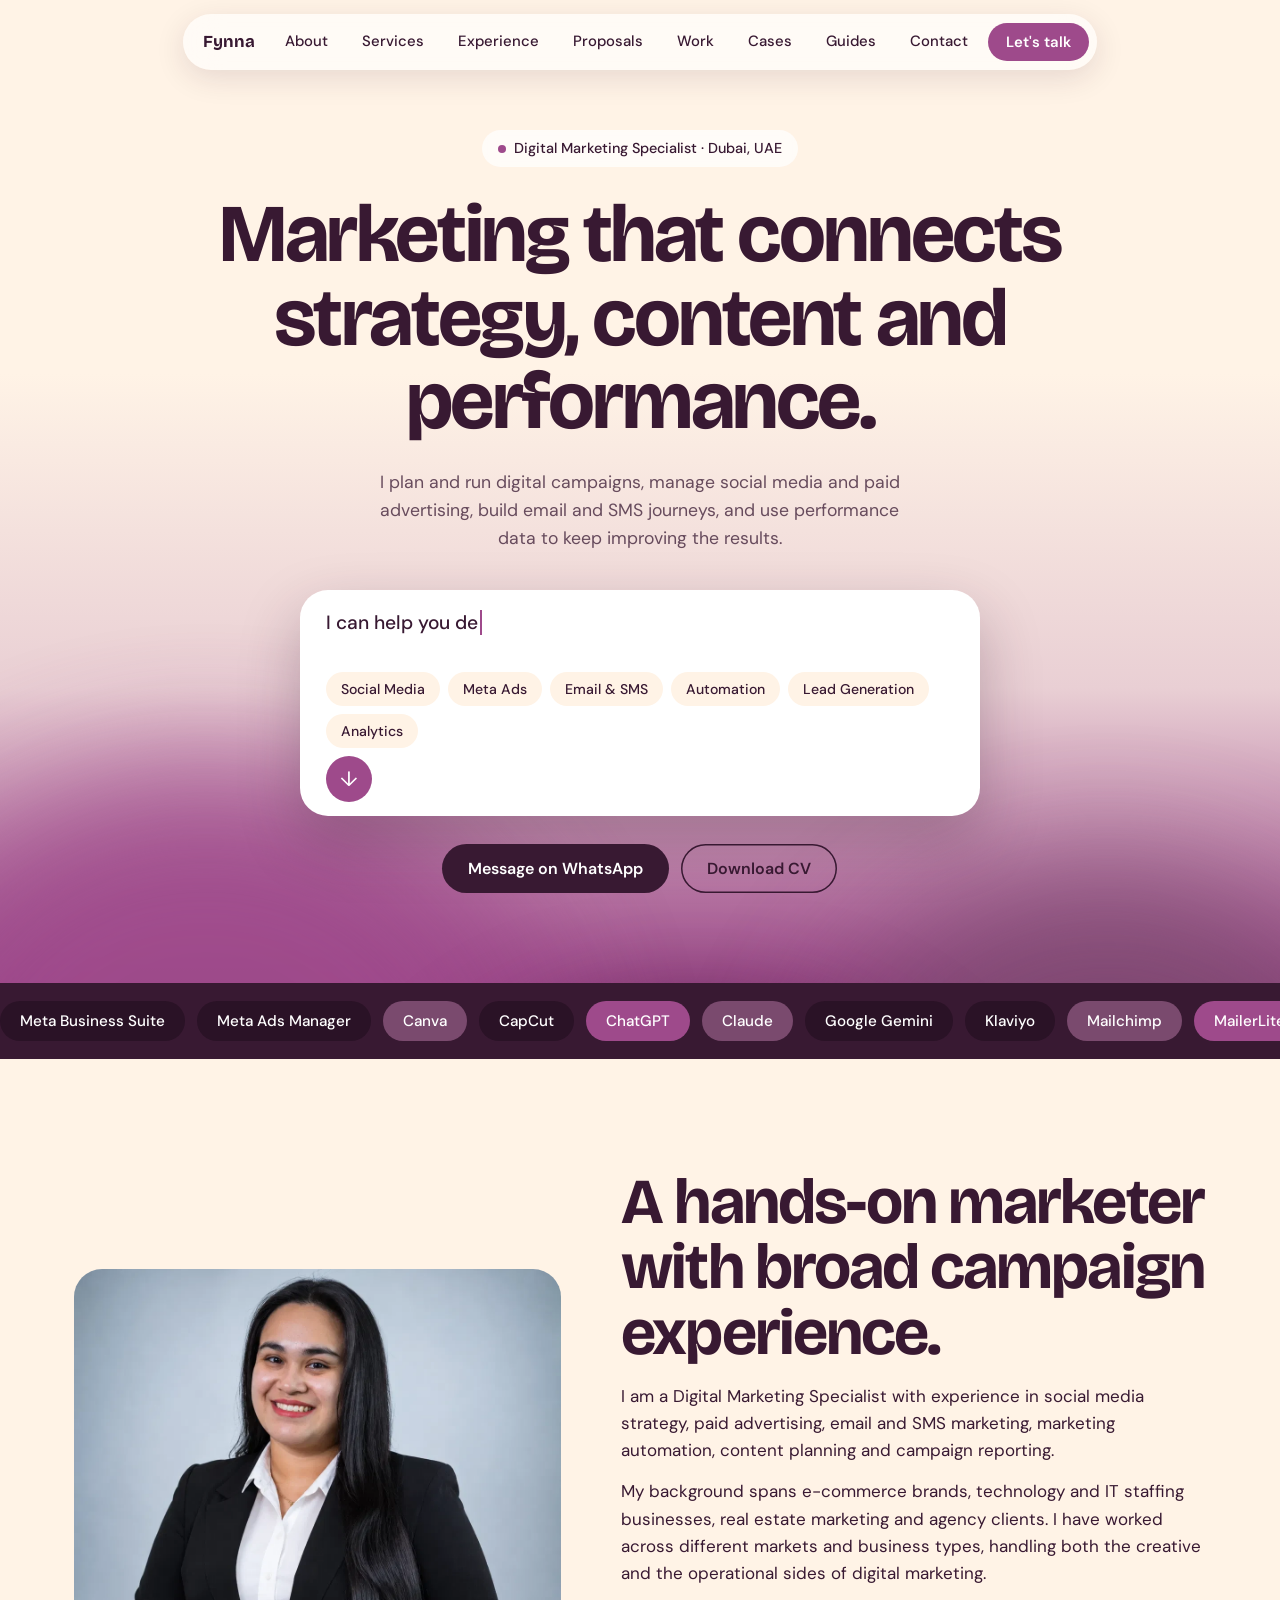
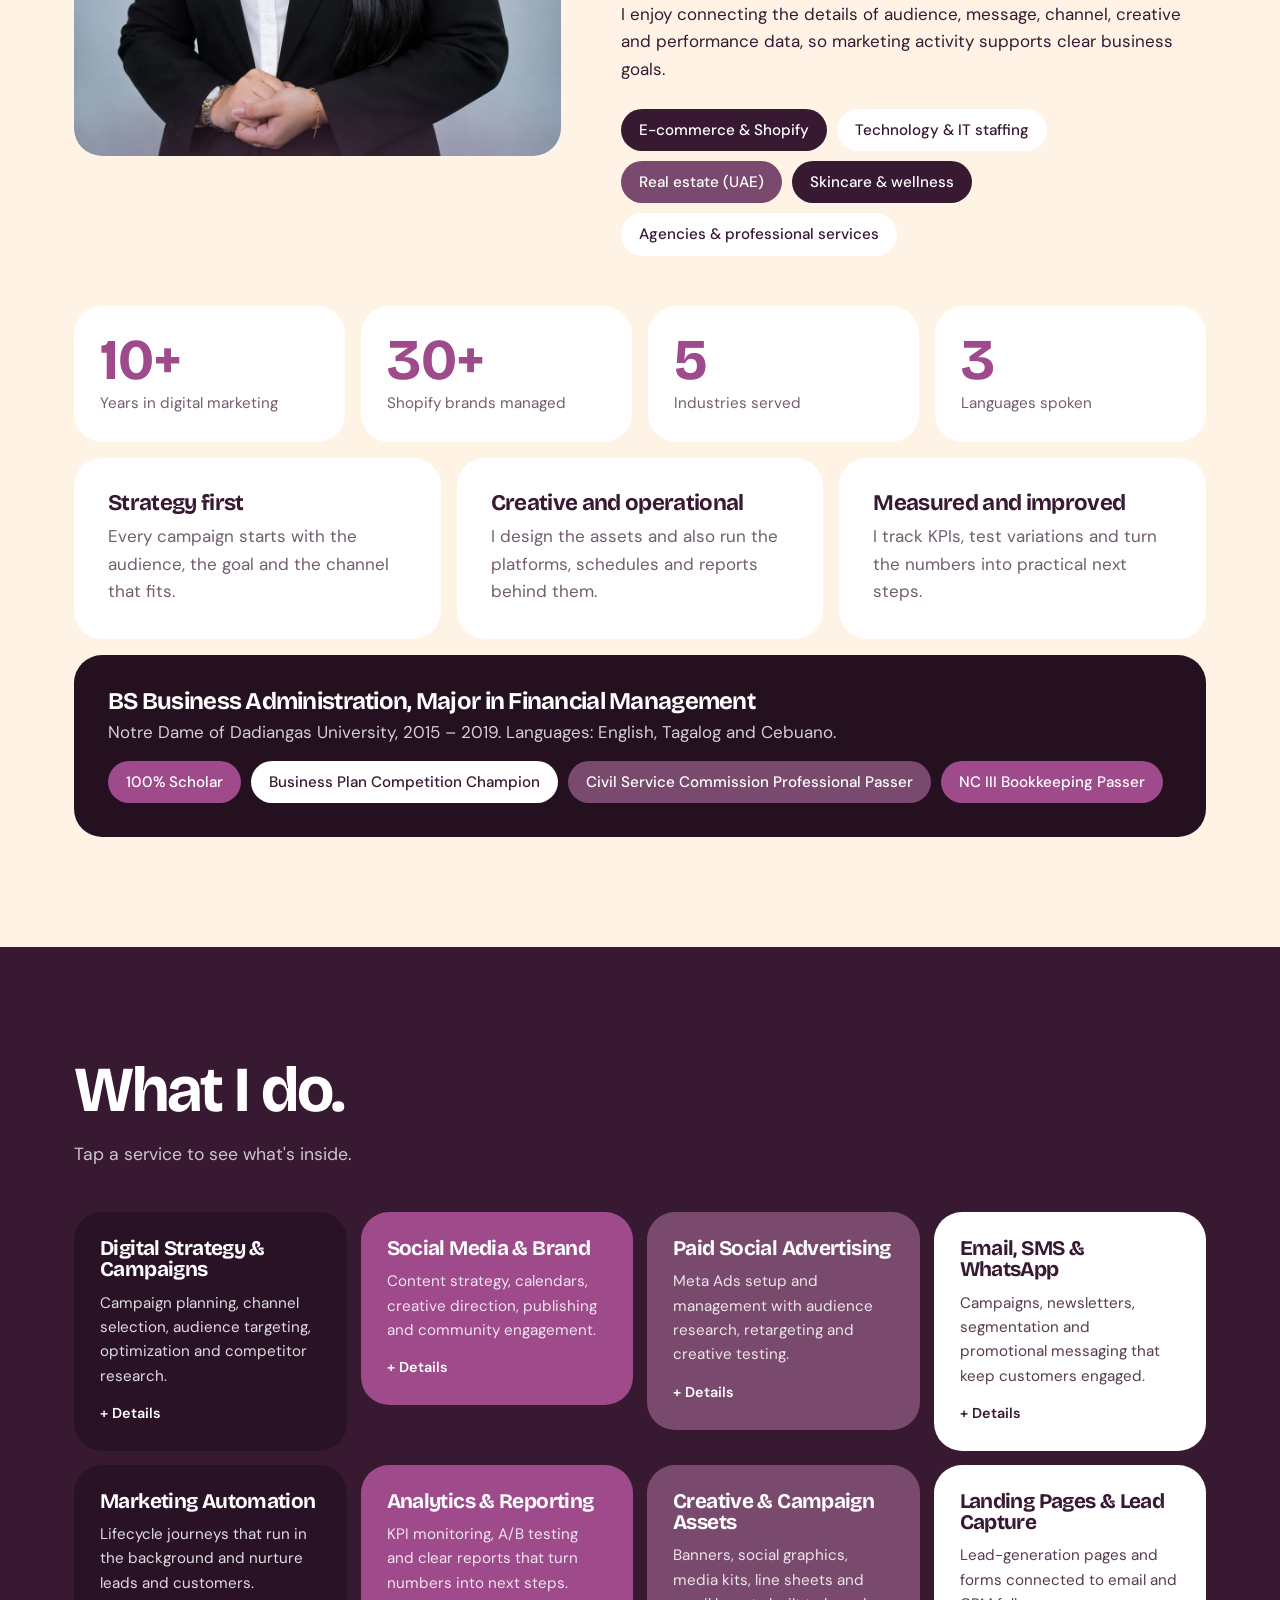
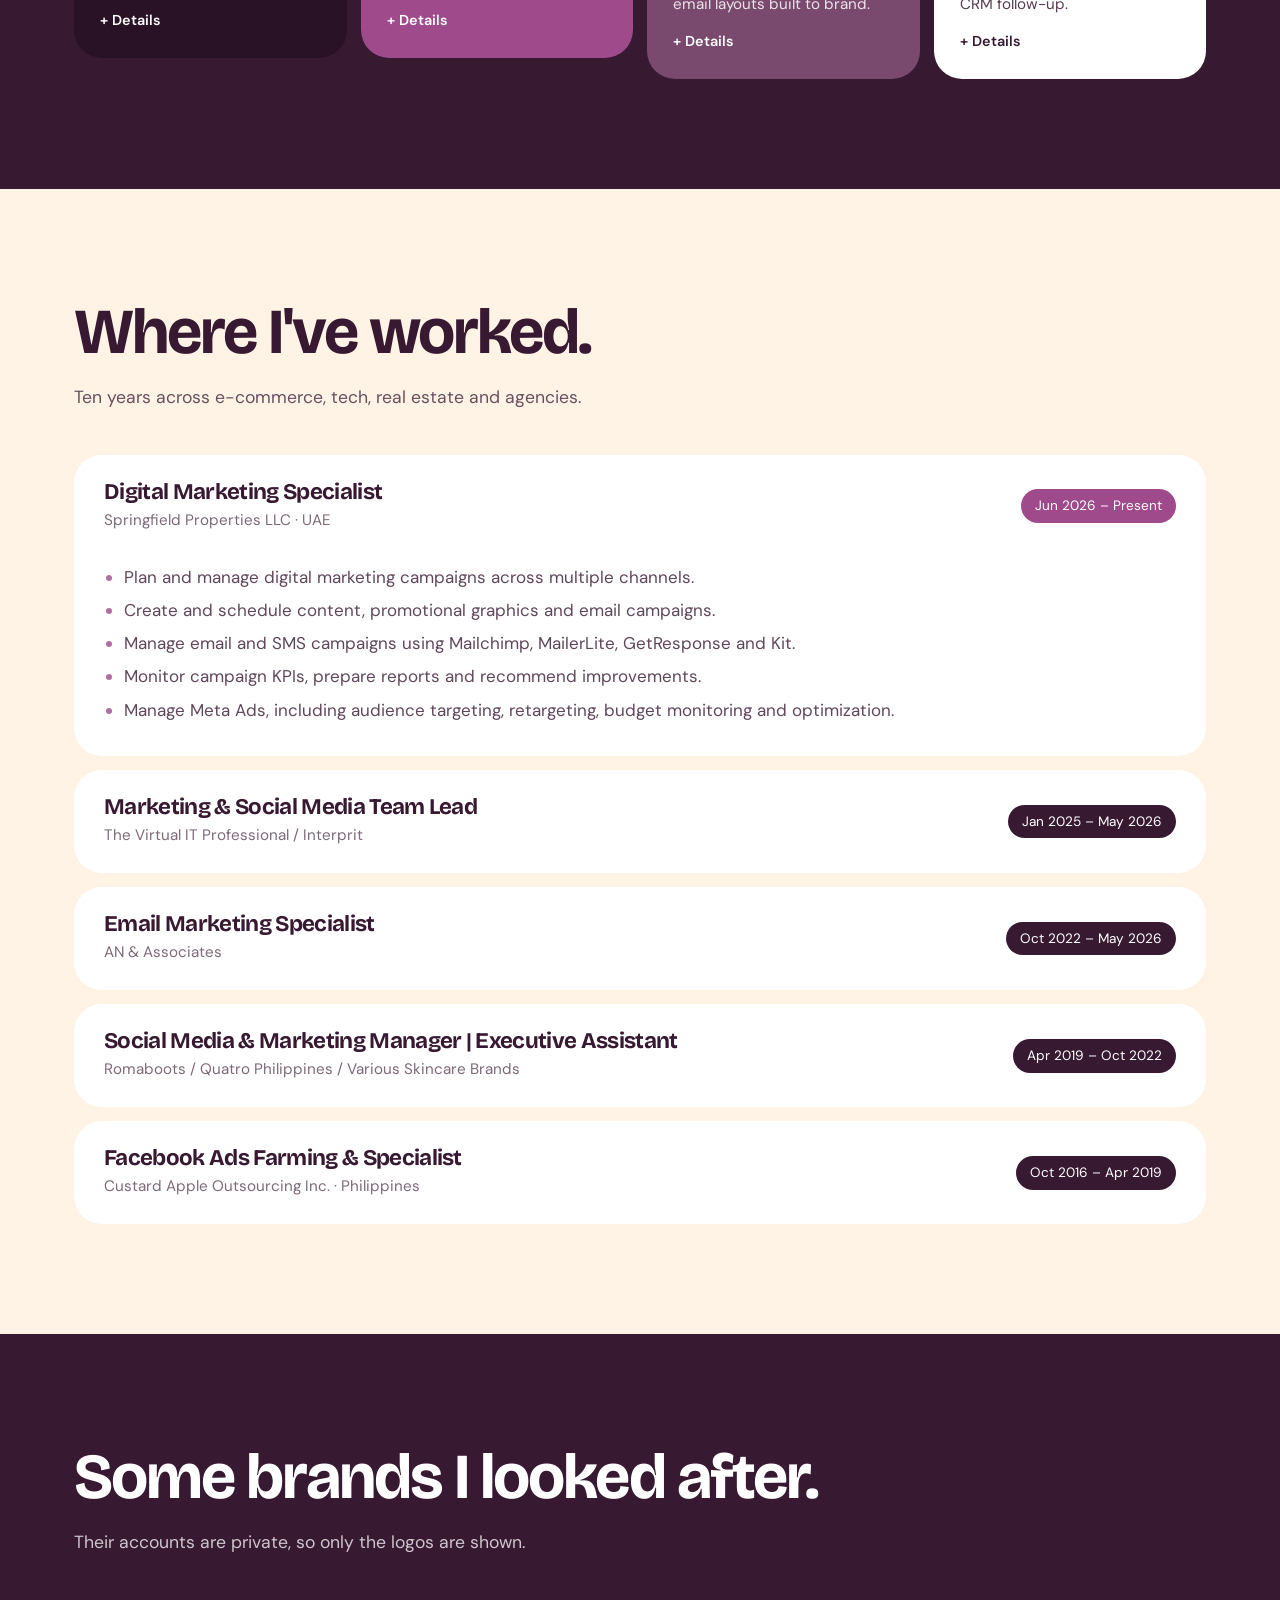
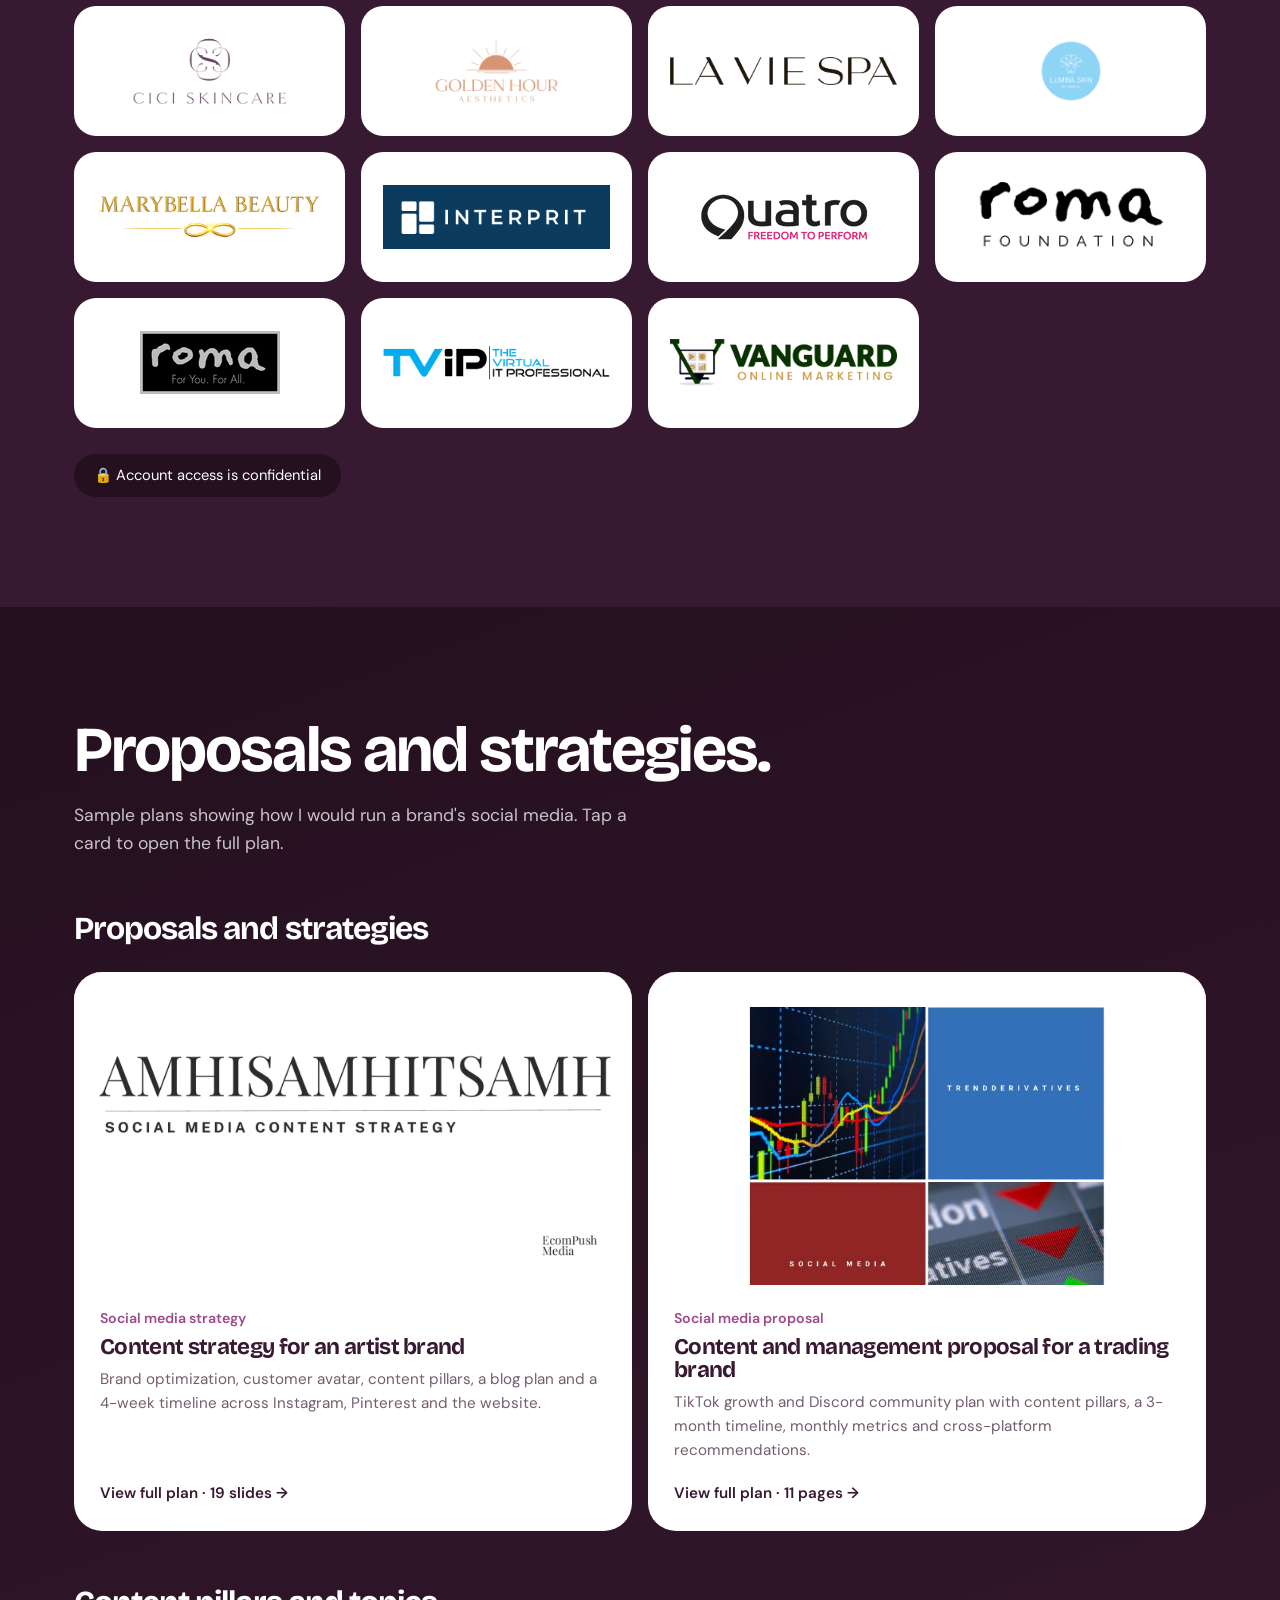
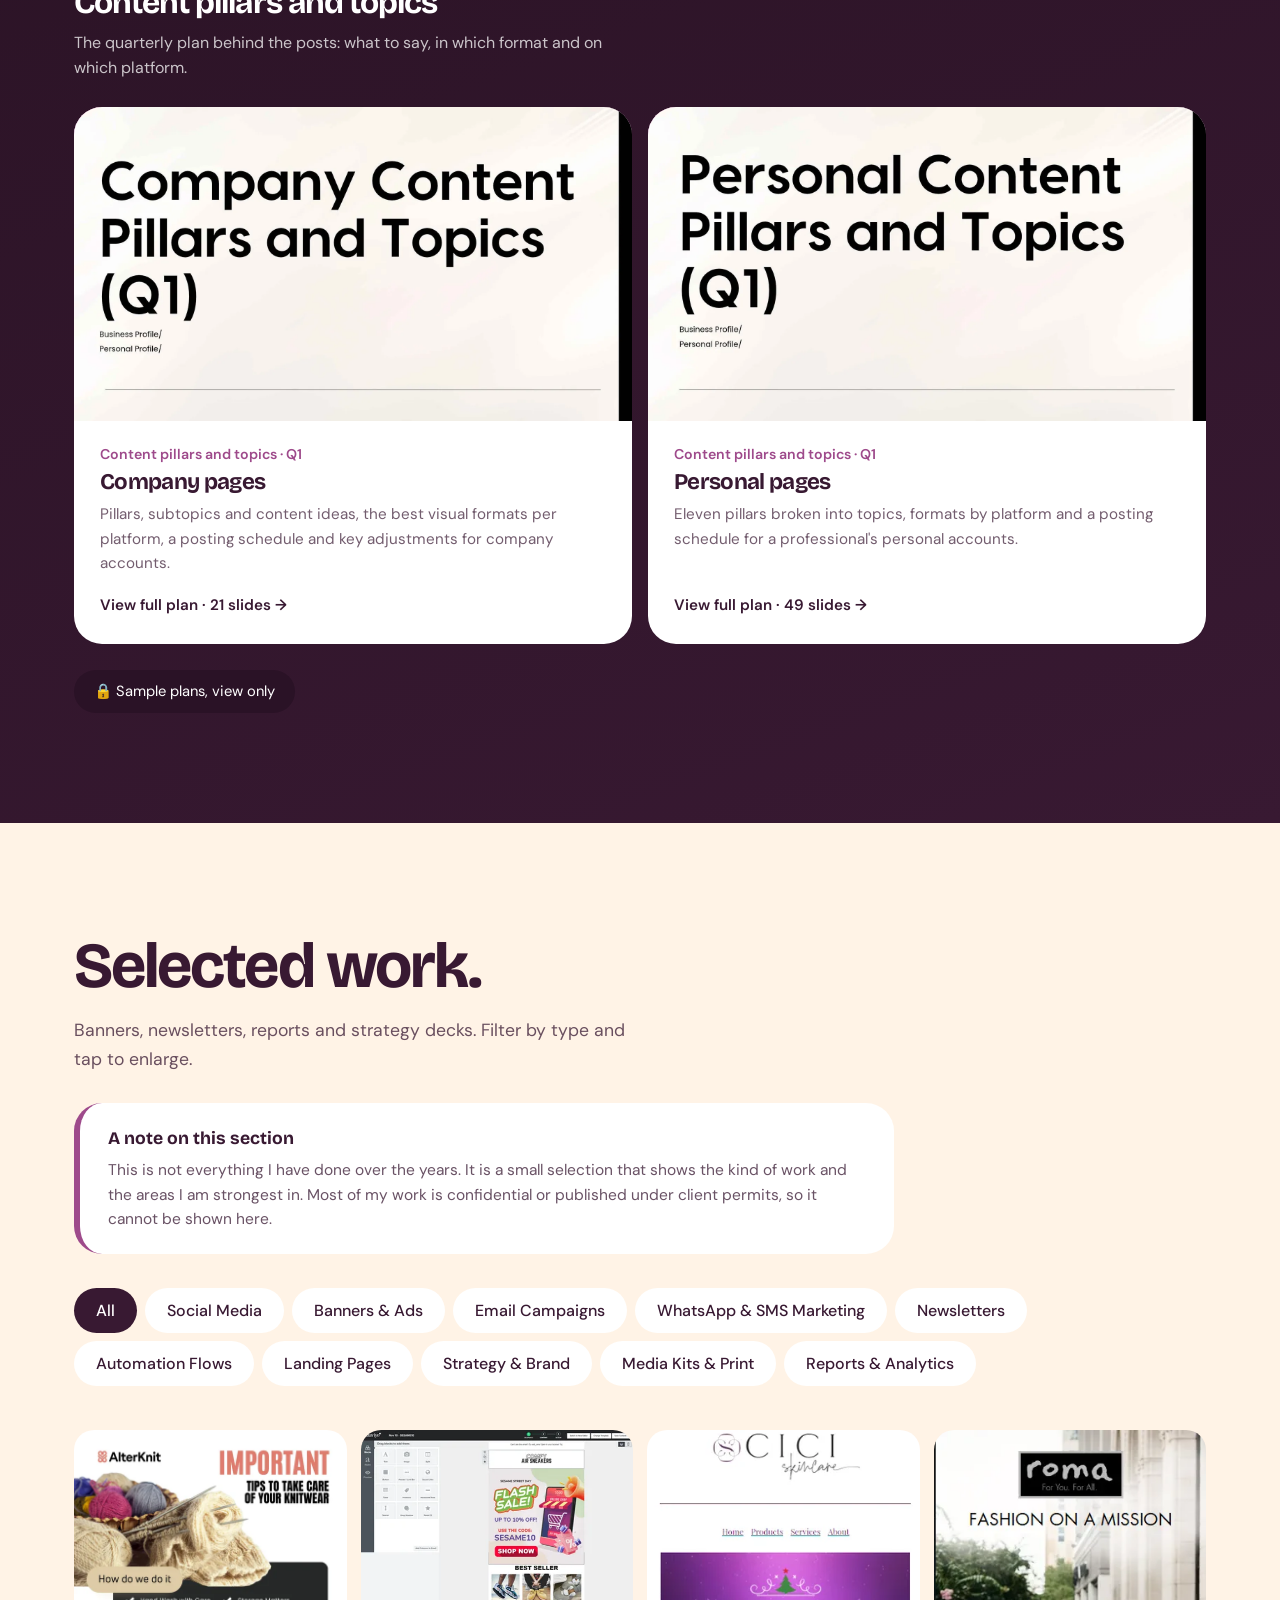
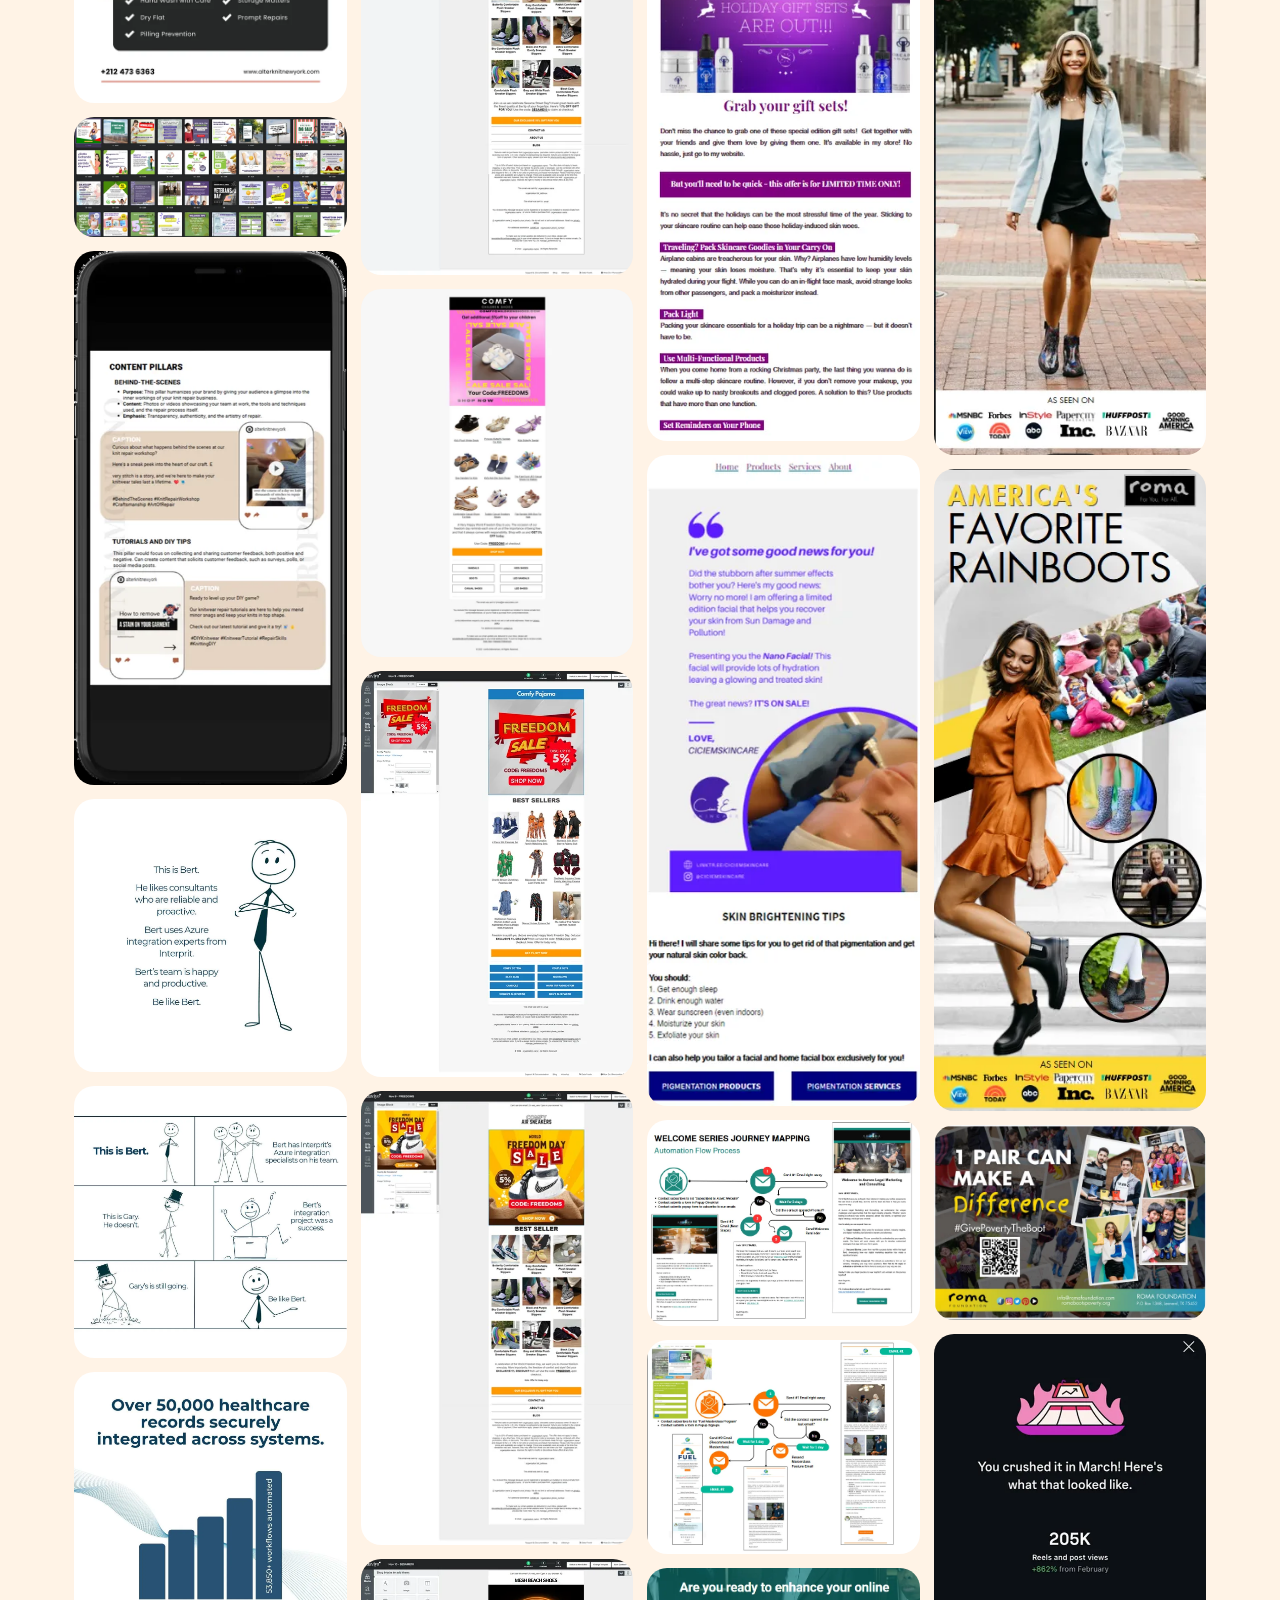
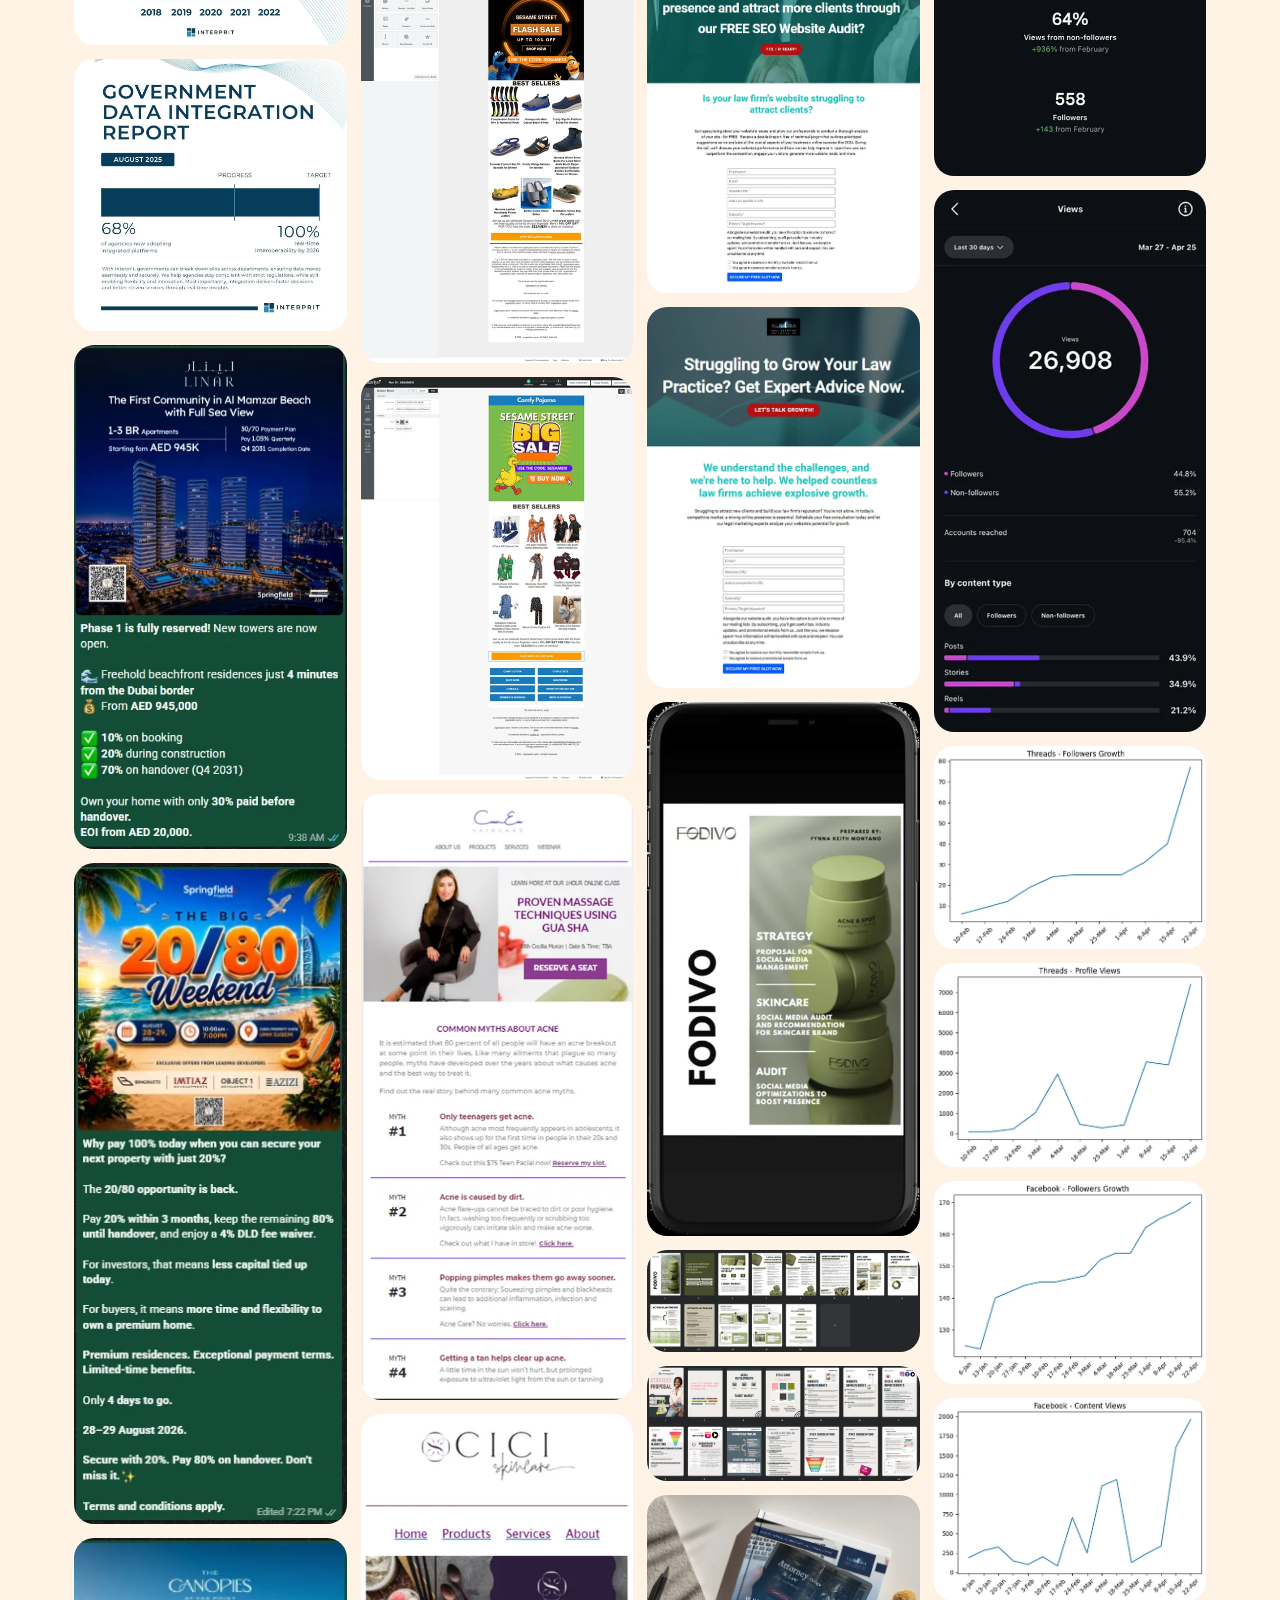
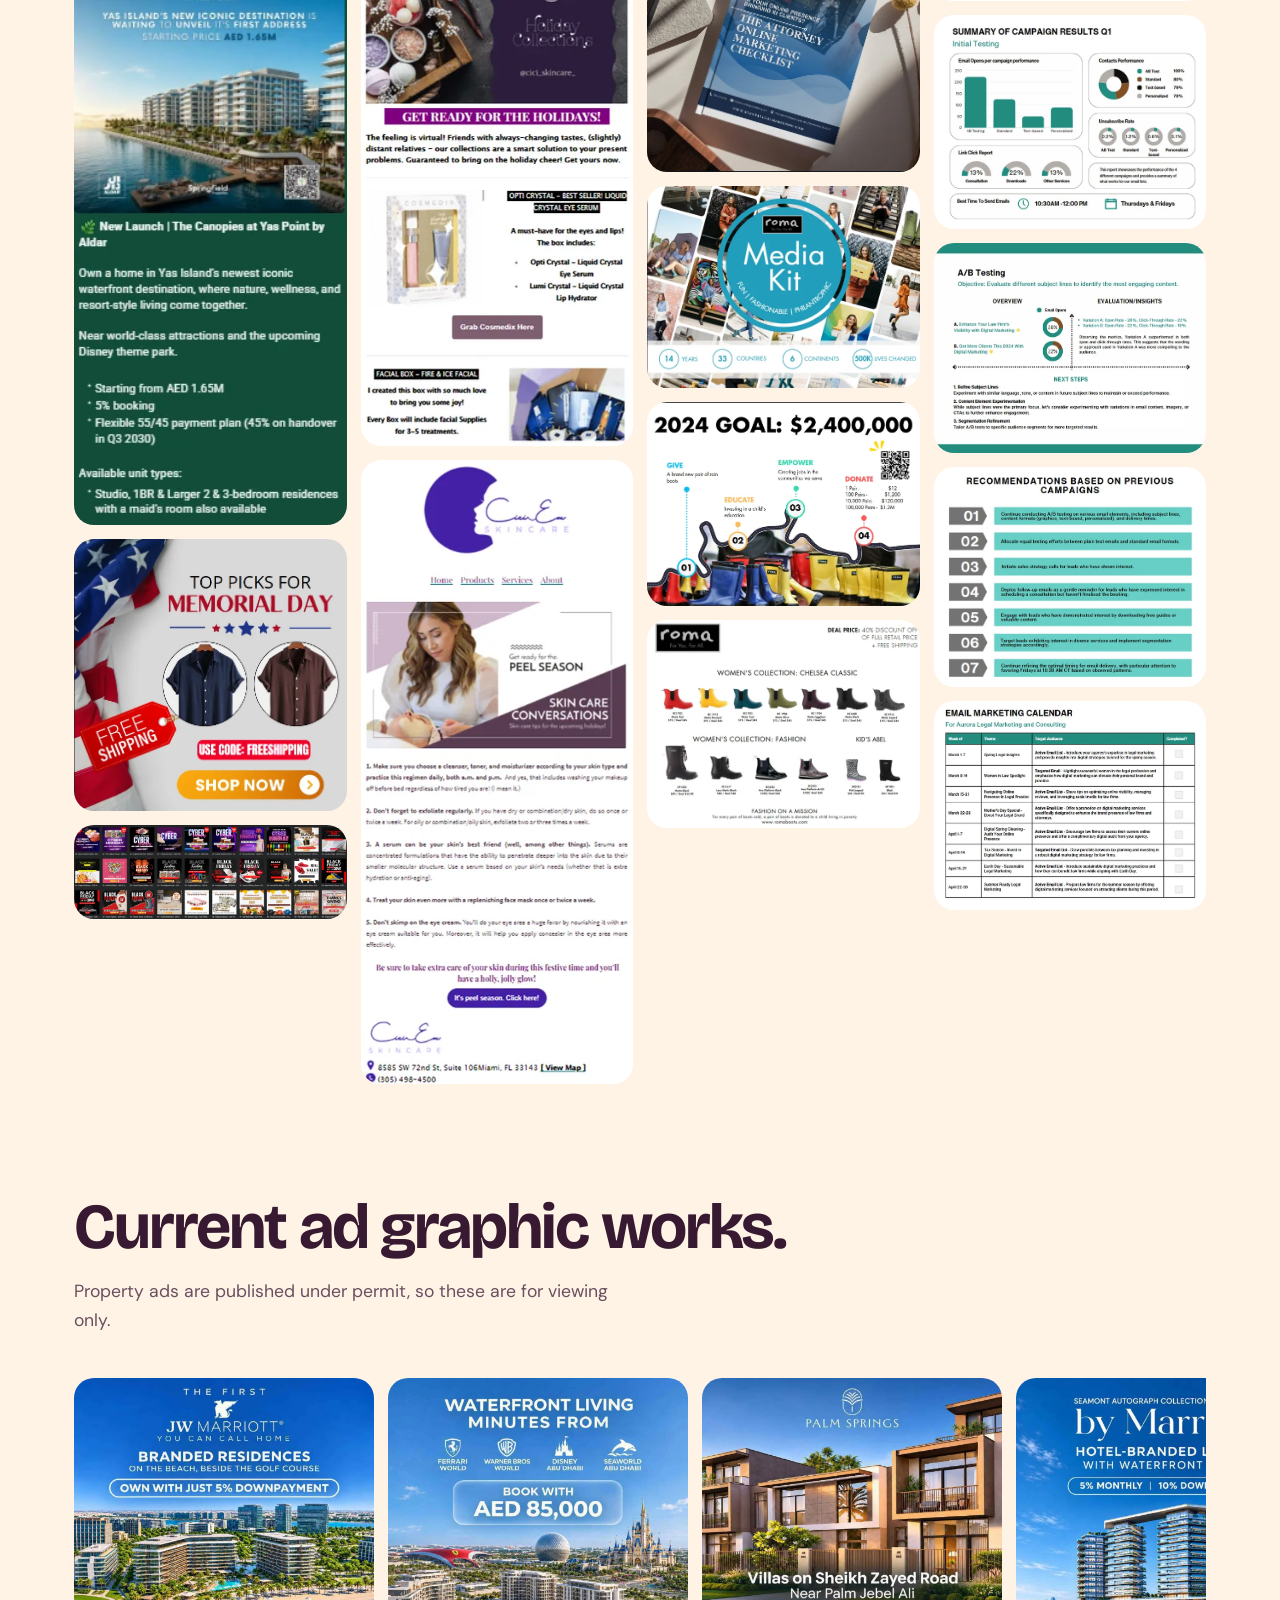
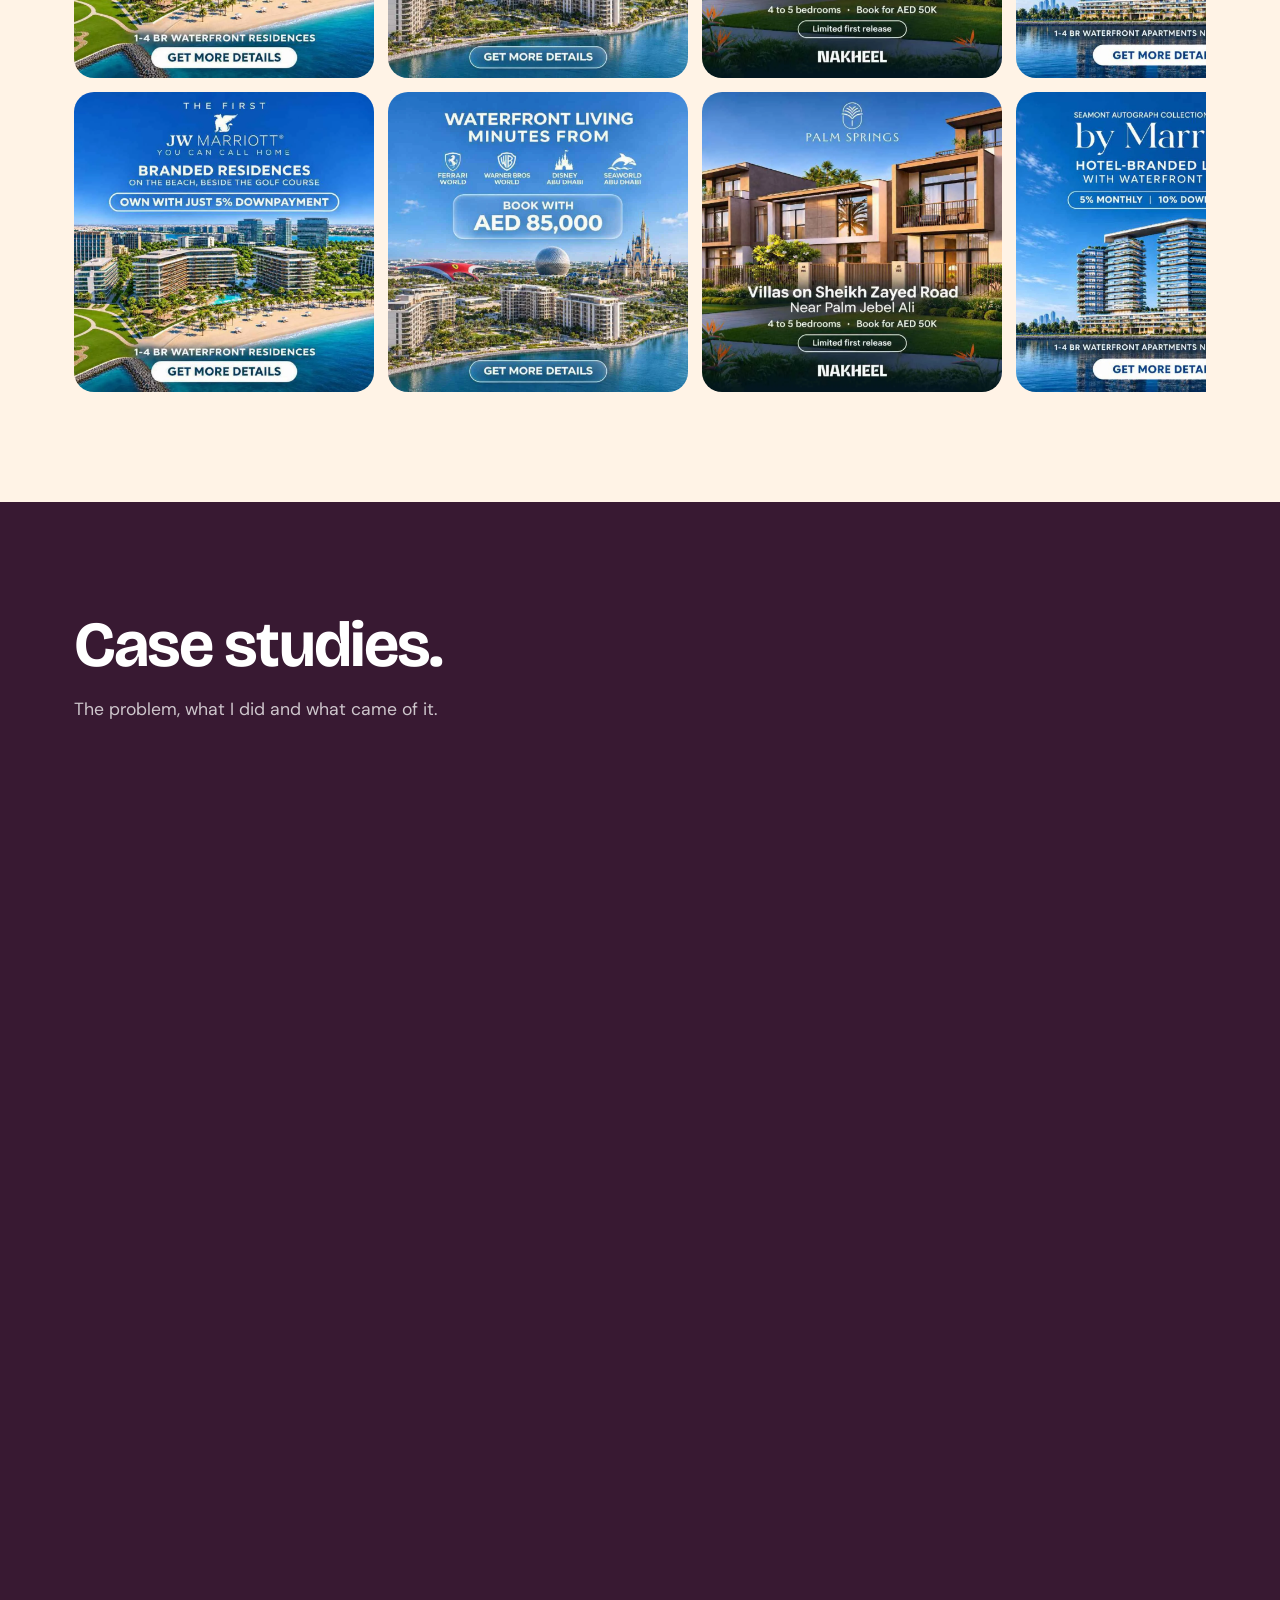
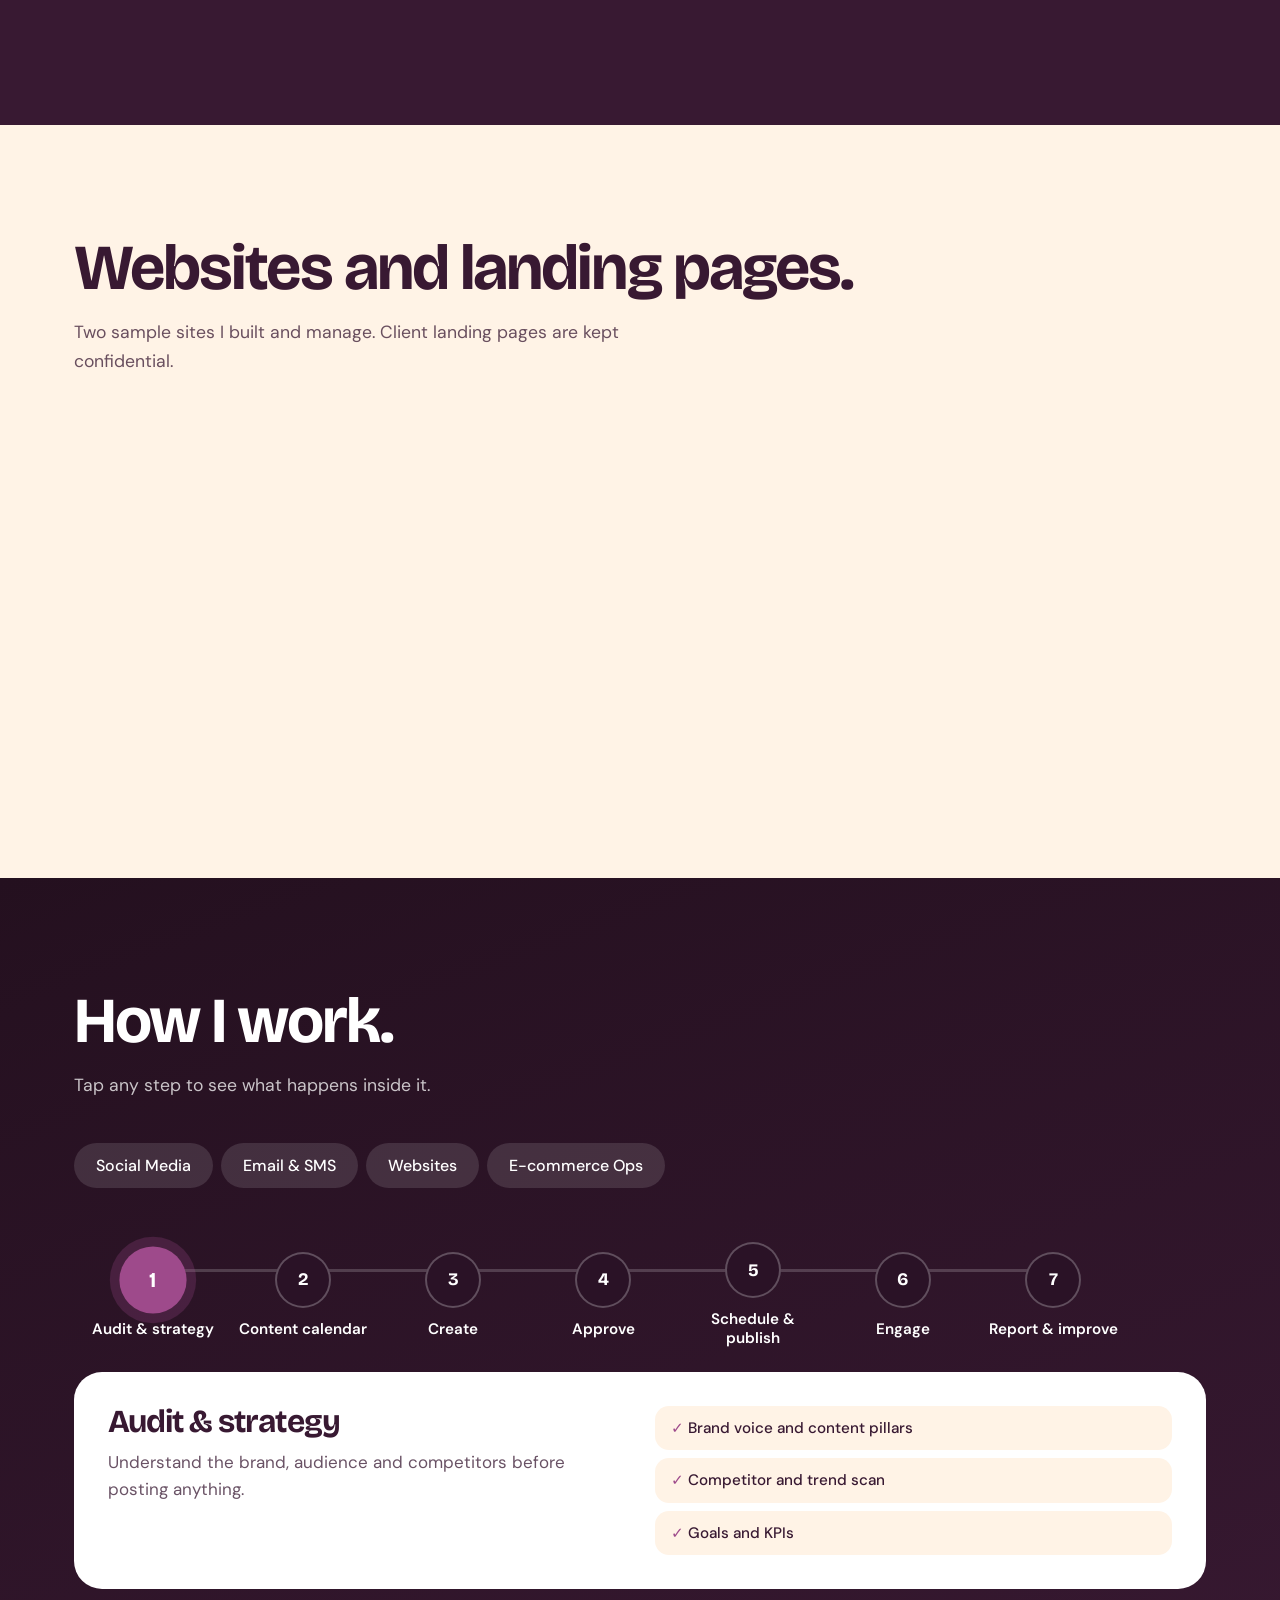
==== commit efe871f9: "update changes" ====
--- a/index.html
+++ b/index.html
@@ -2,8 +2,8 @@
 <html lang="en"><head><meta charset="UTF-8"><meta name="viewport" content="width=device-width, initial-scale=1, viewport-fit=cover">
 <title>Fynna Montaño | Digital Marketing Specialist in Dubai</title>
 <meta name="description" content="Portfolio of Fynna Keith E. Montaño, Dubai-based digital marketing specialist: social media, Meta Ads, email and SMS marketing, automation and campaign strategy.">
-<meta property="og:type" content="website"><meta property="og:title" content="Fynna Montaño | Digital Marketing Specialist in Dubai"><meta property="og:description" content="Social media, Meta Ads, email and SMS marketing, automation and websites."><meta property="og:image" content="images/og.jpg"><meta name="twitter:card" content="summary_large_image"><meta name="theme-color" content="#050505">
-<link rel="icon" href="data:image/svg+xml,%3Csvg xmlns='http://www.w3.org/2000/svg' viewBox='0 0 64 64'%3E%3Crect width='64' height='64' rx='16' fill='%23FB3312'/%3E%3Ctext x='32' y='43' font-family='Arial' font-size='28' font-weight='700' fill='white' text-anchor='middle'%3EFM%3C/text%3E%3C/svg%3E">
+<meta property="og:type" content="website"><meta property="og:title" content="Fynna Montaño | Digital Marketing Specialist in Dubai"><meta property="og:description" content="Social media, Meta Ads, email and SMS marketing, automation and websites."><meta property="og:image" content="images/og.jpg"><meta name="twitter:card" content="summary_large_image"><meta name="theme-color" content="#381932">
+<link rel="icon" href="data:image/svg+xml,%3Csvg xmlns='http://www.w3.org/2000/svg' viewBox='0 0 64 64'%3E%3Crect width='64' height='64' rx='16' fill='%23381932'/%3E%3Ctext x='32' y='43' font-family='Arial' font-size='28' font-weight='700' fill='white' text-anchor='middle'%3EFM%3C/text%3E%3C/svg%3E">
 <link rel="preconnect" href="https://fonts.googleapis.com"><link rel="preconnect" href="https://fonts.gstatic.com" crossorigin>
 <link href="https://fonts.googleapis.com/css2?family=Bricolage+Grotesque:opsz,wght@12..96,500;12..96,700&family=DM+Sans:wght@400;500;600&display=swap" rel="stylesheet">
 <link rel="stylesheet" href="css/style.css"></head><body>
--- a/css/style.css
+++ b/css/style.css
@@ -1,4 +1,4 @@
-:root{--g:#DBDBDB;--r:#FB3312;--m:#310004;--k:#050505;--o:#7D8532;--w:#fff;--rad:28px;box-sizing:border-box;padding-top:env(safe-area-inset-top,0px);padding-bottom:env(safe-area-inset-bottom,0px);color-scheme:light}
+:root{--g:#FFF3E6;--r:#9E4A8B;--m:#24101F;--k:#381932;--o:#7A4A6E;--w:#fff;--rad:28px;box-sizing:border-box;padding-top:env(safe-area-inset-top,0px);padding-bottom:env(safe-area-inset-bottom,0px);color-scheme:light}
 *,*::before,*::after{box-sizing:border-box}html{scroll-behavior:smooth;scroll-padding-top:90px}
 body{margin:0;background:var(--g);color:var(--k);font:17px/1.6 'DM Sans',system-ui,sans-serif;overflow-x:hidden}
 h1,h2,h3{font-family:'Bricolage Grotesque','DM Sans',sans-serif;line-height:1.02;margin:0;letter-spacing:-.03em}
@@ -8,12 +8,12 @@
 .btn{display:inline-flex;align-items:center;gap:8px;border:0;border-radius:99px;padding:14px 26px;font:600 1rem 'DM Sans',sans-serif;background:var(--k);color:var(--w);cursor:pointer;text-decoration:none;transition:transform .2s,background .2s}
 .btn:hover{transform:translateY(-2px);background:var(--r)}.btn.red{background:var(--r)}.btn.red:hover{background:var(--k)}.btn.ghost{background:transparent;color:var(--k);box-shadow:inset 0 0 0 1.5px var(--k)}.btn.ghost:hover{background:var(--k);color:var(--w)}
 :focus-visible{outline:3px solid var(--r);outline-offset:3px}
-nav{position:fixed;top:max(14px,env(safe-area-inset-top,0px));left:50%;transform:translateX(-50%);z-index:50;display:flex;align-items:center;gap:6px;padding:8px 8px 8px 20px;border-radius:99px;background:rgba(255,255,255,.62);backdrop-filter:blur(18px);-webkit-backdrop-filter:blur(18px);box-shadow:0 8px 30px rgba(49,0,4,.12);max-width:calc(100% - 24px)}
+nav{position:fixed;top:max(14px,env(safe-area-inset-top,0px));left:50%;transform:translateX(-50%);z-index:50;display:flex;align-items:center;gap:6px;padding:8px 8px 8px 20px;border-radius:99px;background:rgba(255,255,255,.62);backdrop-filter:blur(18px);-webkit-backdrop-filter:blur(18px);box-shadow:0 8px 30px rgba(56,25,50,.12);max-width:calc(100% - 24px)}
 nav b{font:700 1.05rem 'Bricolage Grotesque';margin-right:10px;white-space:nowrap}
 nav a.l{padding:8px 14px;border-radius:99px;text-decoration:none;font-size:.93rem;font-weight:500;transition:background .2s}nav a.l:hover,nav a.l.on{background:var(--k);color:var(--w)}
 nav .btn{padding:9px 18px;font-size:.93rem;white-space:nowrap}
 @media(max-width:1020px){nav a.l{display:none}}
-.hero{position:relative;min-height:100svh;display:flex;align-items:center;text-align:center;padding:130px 0 90px;overflow:hidden;background:linear-gradient(180deg,var(--g) 0%,var(--g) 38%,#e9d3cb 70%,var(--r) 100%)}
+.hero{position:relative;min-height:100svh;display:flex;align-items:center;text-align:center;padding:130px 0 90px;overflow:hidden;background:linear-gradient(180deg,var(--g) 0%,var(--g) 38%,#E9CFD4 70%,var(--r) 100%)}
 .blob{position:absolute;border-radius:50%;filter:blur(70px);will-change:transform;transition:transform .4s ease-out}
 .b1{width:60vw;height:60vw;max-width:720px;max-height:720px;background:var(--r);left:-12%;bottom:-52%;opacity:.9}.b2{width:50vw;height:50vw;max-width:600px;max-height:600px;background:var(--o);right:-10%;bottom:-50%;opacity:.85}.b3{width:42vw;height:42vw;max-width:520px;max-height:520px;background:var(--m);left:34%;bottom:-60%}
 .hero .wrap{position:relative;z-index:2}
@@ -21,7 +21,7 @@
 @keyframes pu{50%{opacity:.25;transform:scale(1.6)}}
 .hero h1{font-size:clamp(2.6rem,6.4vw,5.2rem);margin:26px auto 0;max-width:13em}
 .hero .sub{margin:24px auto 0}
-.prompt{margin:38px auto 0;max-width:680px;background:var(--w);border-radius:var(--rad);padding:18px 18px 14px 26px;text-align:left;box-shadow:0 25px 60px rgba(49,0,4,.28)}
+.prompt{margin:38px auto 0;max-width:680px;background:var(--w);border-radius:var(--rad);padding:18px 18px 14px 26px;text-align:left;box-shadow:0 25px 60px rgba(56,25,50,.28)}
 .prompt .t{font-size:1.2rem;min-height:2.9em;font-weight:500}.prompt .t span{border-right:2px solid var(--r);padding-right:2px;animation:bl 1s steps(1) infinite}@keyframes bl{50%{border-color:transparent}}
 .chips{display:flex;flex-wrap:wrap;gap:8px;justify-content:space-between;align-items:center;margin-top:8px}.chips div{display:flex;gap:8px;flex-wrap:wrap}
 .chip{border:0;border-radius:99px;padding:8px 15px;background:var(--g);font:500 .88rem 'DM Sans';cursor:pointer;text-decoration:none;color:var(--k);transition:.2s}.chip:hover,.chip.on{background:var(--k);color:var(--w)}
@@ -36,14 +36,14 @@
 @media(max-width:860px){.about{grid-template-columns:1fr;gap:30px}}
 .skills{display:flex;flex-wrap:wrap;gap:10px;margin-top:26px}.skills span{background:var(--w);padding:9px 18px;border-radius:99px;font-weight:500;font-size:.95rem}.skills span:nth-child(3n+2){color:var(--k)}.skills span:nth-child(3n){background:var(--o);color:#fff}.skills span:nth-child(3n+1){background:var(--k);color:#fff}
 .logos{display:grid;grid-template-columns:repeat(4,1fr);gap:16px;margin-top:50px}
-.logo{background:var(--w);border-radius:22px;height:130px;display:grid;place-items:center;padding:22px;transition:transform .3s,box-shadow .3s}.logo:hover{transform:translateY(-6px) rotate(-1deg);box-shadow:0 18px 40px rgba(49,0,4,.18)}.logo img{max-height:70px;max-width:100%;object-fit:contain}
+.logo{background:var(--w);border-radius:22px;height:130px;display:grid;place-items:center;padding:22px;transition:transform .3s,box-shadow .3s}.logo:hover{transform:translateY(-6px) rotate(-1deg);box-shadow:0 18px 40px rgba(56,25,50,.18)}.logo img{max-height:70px;max-width:100%;object-fit:contain}
 @media(max-width:860px){.logos{grid-template-columns:1fr 1fr}}
 .note{display:inline-flex;gap:10px;align-items:center;margin-top:26px;background:var(--m);color:#fff;border-radius:99px;padding:10px 20px;font-size:.92rem}
 .feat{display:grid;grid-template-columns:repeat(3,1fr);gap:16px;margin-top:16px}.feat .card{padding:28px}.feat h3{font-size:1.5rem;margin-bottom:8px}.feat p{margin:0;opacity:.7}
 @media(max-width:860px){.feat{grid-template-columns:1fr}}
 .cols{display:grid;grid-template-columns:repeat(5,1fr);gap:14px;margin-top:50px}
 .gal{columns:4 220px;column-gap:14px;margin-top:44px}.gal button{display:block;width:100%;border:0;padding:0;margin:0 0 14px;border-radius:20px;overflow:hidden;cursor:zoom-in;background:var(--m);break-inside:avoid;position:relative}.gal img{width:100%;transition:transform .5s,filter .3s}.gal button:hover img{transform:scale(1.06)}
-.lb{position:fixed;inset:0;background:rgba(5,5,5,.92);z-index:100;display:none;place-items:center;padding:20px}.lb.open{display:grid}.lb img{max-height:88vh;max-width:min(92vw,88vh);border-radius:18px}.lb button{position:absolute;border:0;background:var(--r);color:#fff;width:52px;height:52px;border-radius:50%;font-size:1.4rem;cursor:pointer}.lb .x{top:20px;right:20px}.lb .p{left:20px}.lb .n{right:20px}
+.lb{position:fixed;inset:0;background:rgba(36,16,31,.92);z-index:100;display:none;place-items:center;padding:20px}.lb.open{display:grid}.lb img{max-height:88vh;max-width:min(92vw,88vh);border-radius:18px}.lb button{position:absolute;border:0;background:var(--r);color:#fff;width:52px;height:52px;border-radius:50%;font-size:1.4rem;cursor:pointer}.lb .x{top:20px;right:20px}.lb .p{left:20px}.lb .n{right:20px}
 .edm{display:grid;grid-template-columns:repeat(5,1fr);gap:16px;margin-top:44px}
 .edm a{text-decoration:none;background:var(--w);color:var(--k);border-radius:22px;overflow:hidden;display:flex;flex-direction:column;transition:transform .3s,box-shadow .3s}.edm a:hover{transform:translateY(-8px);box-shadow:0 22px 44px rgba(0,0,0,.45)}
 .edm img{aspect-ratio:1;object-fit:cover;width:100%}.edm div{padding:14px 16px;font-weight:600;font-size:.92rem;line-height:1.3;display:flex;justify-content:space-between;gap:8px}.edm div em{color:var(--r);font-style:normal}
@@ -58,7 +58,7 @@
 .flow{display:flex;gap:0;overflow-x:auto;padding:30px 4px 24px;scroll-snap-type:x proximity}
 .node{flex:0 0 150px;text-align:center;position:relative;scroll-snap-align:center;background:none;border:0;color:inherit;font:inherit;cursor:pointer;padding:0 6px}
 .node::before{content:"";position:absolute;top:27px;left:-50%;width:100%;height:3px;background:rgba(255,255,255,.18);z-index:0}.node:first-child::before{display:none}.node.done::before{background:var(--r)}
-.node .d{position:relative;z-index:1;width:56px;height:56px;border-radius:50%;margin:0 auto 12px;display:grid;place-items:center;background:#1c0a0c;font:700 1.1rem 'Bricolage Grotesque';box-shadow:inset 0 0 0 2px rgba(255,255,255,.25);transition:.3s}.node.done .d{background:var(--o);box-shadow:none}.node.on .d{background:var(--r);transform:scale(1.2);box-shadow:0 0 0 8px rgba(251,51,18,.25)}
+.node .d{position:relative;z-index:1;width:56px;height:56px;border-radius:50%;margin:0 auto 12px;display:grid;place-items:center;background:#2A1226;font:700 1.1rem 'Bricolage Grotesque';box-shadow:inset 0 0 0 2px rgba(255,255,255,.25);transition:.3s}.node.done .d{background:var(--o);box-shadow:none}.node.on .d{background:var(--r);transform:scale(1.2);box-shadow:0 0 0 8px rgba(158,74,139,.25)}
 .node span{font-weight:600;font-size:.95rem;line-height:1.25;display:block}
 .detail{background:var(--w);color:var(--k);border-radius:var(--rad);padding:34px;display:grid;grid-template-columns:1fr 1fr;gap:30px;min-height:190px}.detail h3{font-size:2rem;margin-bottom:10px}.detail p{margin:0;opacity:.75}.detail ul{margin:0;padding:0;list-style:none;display:grid;gap:8px}.detail li{background:var(--g);border-radius:14px;padding:10px 16px;font-weight:500;font-size:.95rem}.detail li::before{content:"✓ ";color:var(--r);font-weight:700}
 @media(max-width:760px){.detail{grid-template-columns:1fr}}
@@ -69,12 +69,12 @@
 .rv{opacity:0;transform:translateY(22px);transition:opacity .7s,transform .7s}.rv.in{opacity:1;transform:none}
 @media(prefers-reduced-motion:reduce){*{animation:none!important;transition:none!important}.rv{opacity:1;transform:none}}
 .cta2{display:flex;gap:12px;justify-content:center;flex-wrap:wrap;margin-top:28px}
-.marq{background:var(--k);color:var(--w);overflow:hidden;padding:18px 0;white-space:nowrap}.track{display:inline-flex;gap:12px;animation:mq 60s linear infinite}.marq:hover .track{animation-play-state:paused}.track span{padding:8px 20px;border-radius:99px;background:#1c0a0c;font-weight:500;font-size:.95rem}.track span:nth-child(3n){background:var(--o)}.track span:nth-child(5n){background:var(--r)}@keyframes mq{to{transform:translateX(-50%)}}
+.marq{background:var(--k);color:var(--w);overflow:hidden;padding:18px 0;white-space:nowrap}.track{display:inline-flex;gap:12px;animation:mq 60s linear infinite}.marq:hover .track{animation-play-state:paused}.track span{padding:8px 20px;border-radius:99px;background:#2A1226;font-weight:500;font-size:.95rem}.track span:nth-child(3n){background:var(--o)}.track span:nth-child(5n){background:var(--r)}@keyframes mq{to{transform:translateX(-50%)}}
 .vals{display:grid;grid-template-columns:repeat(3,1fr);gap:16px;margin-top:16px}.vals h3{font-size:1.4rem;margin-bottom:8px}.vals p{margin:0;opacity:.7}.edu{margin-top:16px;background:var(--m);color:#fff}.edu h3{font-size:1.5rem}.edu p{opacity:.8;margin:6px 0 14px}.edu .skills{margin:0}
 @media(max-width:860px){.vals{grid-template-columns:1fr}}
 .ap p{margin:0 0 14px}.about h2{margin-bottom:18px}
 .svc{display:grid;grid-template-columns:repeat(4,1fr);gap:14px;margin-top:44px;align-items:start}
-.sv{border:0;text-align:left;font:inherit;color:inherit;border-radius:var(--rad);padding:26px;cursor:pointer;background:#1c0a0c;transition:transform .3s,background .3s}.sv:hover{transform:translateY(-6px)}.sv:nth-child(4n+2){background:var(--r)}.sv:nth-child(4n+3){background:var(--o)}.sv:nth-child(4n){background:var(--w);color:var(--k)}
+.sv{border:0;text-align:left;font:inherit;color:inherit;border-radius:var(--rad);padding:26px;cursor:pointer;background:#2A1226;transition:transform .3s,background .3s}.sv:hover{transform:translateY(-6px)}.sv:nth-child(4n+2){background:var(--r)}.sv:nth-child(4n+3){background:var(--o)}.sv:nth-child(4n){background:var(--w);color:var(--k)}
 .sv h3{font-size:1.3rem;margin-bottom:10px}.sv p{margin:0;opacity:.85;font-size:.95rem}.sv ul{display:none;margin:14px 0 0;padding:0;list-style:none;gap:6px;font-size:.92rem}.sv.open ul{display:grid}.sv li::before{content:"✓ ";font-weight:700}.sv .pl{display:block;margin-top:14px;font-weight:600;font-size:.9rem}
 @media(max-width:1000px){.svc{grid-template-columns:1fr 1fr}}@media(max-width:560px){.svc{grid-template-columns:1fr}}
 .tl{margin-top:44px;display:grid;gap:14px}.job{background:var(--w);border-radius:var(--rad);padding:0;overflow:hidden}.job button{width:100%;text-align:left;border:0;background:none;font:inherit;color:inherit;padding:26px 30px;display:flex;gap:20px;justify-content:space-between;align-items:center;cursor:pointer}.job h3{font-size:1.4rem}.job small{opacity:.65;font-size:.95rem;display:block;margin-top:4px}.job .pd{background:var(--k);color:#fff;border-radius:99px;padding:6px 14px;font-size:.85rem;white-space:nowrap}.job:first-child .pd{background:var(--r)}
@@ -85,7 +85,7 @@
 .cases{display:grid;grid-template-columns:repeat(3,1fr);gap:16px;margin-top:44px}.cs{border:0;text-align:left;font:inherit;color:var(--k);background:var(--w);border-radius:var(--rad);overflow:hidden;cursor:pointer;display:flex;flex-direction:column;transition:transform .3s}.cs:hover{transform:translateY(-8px)}
 .cs .im{aspect-ratio:16/10;background:linear-gradient(135deg,var(--r),var(--m));overflow:hidden}.cs .im img{width:100%;height:100%;object-fit:cover;object-position:top;transition:transform .5s}.cs:hover img{transform:scale(1.06)}.cs .bd{padding:22px 24px 26px}.cs small{color:var(--r);font-weight:600}.cs h3{font-size:1.3rem;margin:6px 0 8px}.cs p{margin:0;opacity:.7;font-size:.95rem}
 @media(max-width:1000px){.cases{grid-template-columns:1fr 1fr}}@media(max-width:620px){.cases{grid-template-columns:1fr}}
-.md{position:fixed;inset:0;background:rgba(5,5,5,.8);z-index:90;display:none;overflow:auto;padding:70px 16px 40px}.md.open{display:block}.box{background:var(--g);max-width:900px;margin:0 auto;border-radius:36px;padding:44px;position:relative}.box h2{font-size:clamp(1.8rem,4vw,2.8rem)}.box h4{font:700 1.2rem 'Bricolage Grotesque';margin:28px 0 8px}.box ul{padding-left:20px}.box li{margin:6px 0}.box .xx{position:absolute;top:18px;right:18px;border:0;background:var(--k);color:#fff;width:44px;height:44px;border-radius:50%;cursor:pointer;font-size:1.1rem}.meta{opacity:.7;margin:10px 0 0}
+.md{position:fixed;inset:0;background:rgba(36,16,31,.8);z-index:90;display:none;overflow:auto;padding:70px 16px 40px}.md.open{display:block}.box{background:var(--g);max-width:900px;margin:0 auto;border-radius:36px;padding:44px;position:relative}.box h2{font-size:clamp(1.8rem,4vw,2.8rem)}.box h4{font:700 1.2rem 'Bricolage Grotesque';margin:28px 0 8px}.box ul{padding-left:20px}.box li{margin:6px 0}.box .xx{position:absolute;top:18px;right:18px;border:0;background:var(--k);color:#fff;width:44px;height:44px;border-radius:50%;cursor:pointer;font-size:1.1rem}.meta{opacity:.7;margin:10px 0 0}
 .res{display:grid;grid-template-columns:repeat(auto-fit,minmax(150px,1fr));gap:12px;margin-top:10px}.res div{background:var(--k);color:#fff;border-radius:22px;padding:18px}.res b{display:block;font:700 2rem 'Bricolage Grotesque';color:var(--r);line-height:1.1}.res span{font-size:.9rem;opacity:.8}
 .mg{display:grid;grid-template-columns:repeat(auto-fill,minmax(180px,1fr));gap:10px;margin-top:10px}.mg button{border:0;padding:0;border-radius:16px;overflow:hidden;cursor:zoom-in;background:var(--w)}.mg img{width:100%;height:100%;object-fit:cover;aspect-ratio:1;object-position:top}
 @media(max-width:600px){.box{padding:28px 20px}}
@@ -106,7 +106,7 @@
 .vo{display:inline-flex;margin-top:20px;background:var(--k);color:#fff;border-radius:99px;padding:10px 20px;font-size:.92rem}
 @media(prefers-reduced-motion:reduce){.car{overflow-x:auto;pointer-events:auto}}
 .pv .nm{position:absolute;color:#fff;font:700 1.6rem 'Bricolage Grotesque';text-align:center;padding:0 20px}.site .pv{position:relative}.site .pv.q{}
-.land{background:linear-gradient(160deg,var(--r),var(--m));color:#fff;border-radius:var(--rad);padding:34px;display:flex;flex-direction:column;justify-content:center}.land b{font:700 clamp(3.5rem,8vw,6rem) 'Bricolage Grotesque';line-height:1}.land p{margin:10px 0 0;font-size:1.1rem;opacity:.95}.land small{display:inline-flex;margin-top:18px;background:rgba(5,5,5,.45);border-radius:99px;padding:8px 16px;width:fit-content}
+.land{background:linear-gradient(160deg,var(--r),var(--m));color:#fff;border-radius:var(--rad);padding:34px;display:flex;flex-direction:column;justify-content:center}.land b{font:700 clamp(3.5rem,8vw,6rem) 'Bricolage Grotesque';line-height:1}.land p{margin:10px 0 0;font-size:1.1rem;opacity:.95}.land small{display:inline-flex;margin-top:18px;background:rgba(36,16,31,.45);border-radius:99px;padding:8px 16px;width:fit-content}
 .sites.two{grid-template-columns:repeat(3,1fr)}@media(max-width:900px){.sites.two{grid-template-columns:1fr}}
 
 /* proposals and strategies */
@@ -116,18 +116,21 @@
 .pp .im{aspect-ratio:16/9;background:linear-gradient(135deg,var(--r),var(--m));overflow:hidden}.pp .im img{width:100%;height:100%;object-fit:cover;object-position:top;transition:transform .5s}.pp:hover .im img{transform:scale(1.05)}
 .pp .bd{padding:22px 26px 26px;display:flex;flex-direction:column;flex:1}.pp small{color:var(--r);font-weight:600}.pp h3{font-size:1.4rem;margin:6px 0 8px}.pp p{margin:0;opacity:.7;font-size:.95rem}.pp .vl{margin-top:auto;padding-top:18px;font-weight:600;font-size:.95rem}.pp:hover .vl{color:var(--r)}
 @media(max-width:760px){.ppg{grid-template-columns:1fr}}
-.maroon>.wrap>.note{background:#1c0a0c}
+.maroon>.wrap>.note{background:#2A1226}
 /* selected work disclaimer */
 .disc{margin-top:30px;background:var(--w);border-radius:var(--rad);padding:22px 28px;border-left:6px solid var(--r);max-width:820px}.disc b{font:700 1.1rem 'Bricolage Grotesque'}.disc p{margin:6px 0 0;opacity:.75;font-size:.97rem}
 /* individual proposal pages */
 .phead{padding:150px 0 40px}.phead h1{font-size:clamp(2.4rem,6vw,4.6rem);max-width:14em;margin-top:22px}.phead .sub{max-width:640px}
 .pmeta{display:flex;flex-wrap:wrap;gap:10px;margin-top:26px}.pmeta span{background:var(--w);border-radius:99px;padding:8px 16px;font-weight:500;font-size:.92rem}
 .pview{padding:30px 0 90px}.slides{display:grid;gap:14px;grid-template-columns:repeat(2,1fr)}.slides.tall{grid-template-columns:repeat(3,1fr)}
-.slide{border:0;padding:0;margin:0;background:var(--w);border-radius:22px;overflow:hidden;cursor:zoom-in;position:relative;transition:transform .3s,box-shadow .3s;display:block;width:100%}.slide:hover{transform:translateY(-6px);box-shadow:0 18px 40px rgba(49,0,4,.2)}
-.slide img{width:100%;height:auto}.slide em{position:absolute;left:12px;bottom:12px;background:rgba(5,5,5,.75);color:#fff;font-style:normal;font-size:.8rem;font-weight:600;border-radius:99px;padding:4px 12px}
+.slide{border:0;padding:0;margin:0;background:var(--w);border-radius:22px;overflow:hidden;cursor:zoom-in;position:relative;transition:transform .3s,box-shadow .3s;display:block;width:100%}.slide:hover{transform:translateY(-6px);box-shadow:0 18px 40px rgba(56,25,50,.2)}
+.slide img{width:100%;height:auto}.slide em{position:absolute;left:12px;bottom:12px;background:rgba(36,16,31,.75);color:#fff;font-style:normal;font-size:.8rem;font-weight:600;border-radius:99px;padding:4px 12px}
 @media(max-width:760px){.slides,.slides.tall{grid-template-columns:1fr}}
 .pnext{padding:0 0 90px}.pnext .ppg{margin-top:20px}.pnext h2{font-size:clamp(1.8rem,4vw,2.6rem)}
 .lb.wide .im{width:min(94vw,150vh);height:min(84vh,56vw)}.lb.tall .im{width:min(92vw,60vh);height:min(86vh,130vw)}
 .pback{display:inline-flex;margin-top:0}
 .pnext .ppg{grid-template-columns:repeat(3,1fr)}@media(max-width:900px){.pnext .ppg{grid-template-columns:1fr}}
 .lb.wide figcaption,.lb.tall figcaption{position:absolute;bottom:12px;left:0;right:0;margin:0;font-size:.9rem}
+
+/* palette: Milk #FFF3E6 and Plum #381932 */
+.res b,.stats .dk b{color:var(--g)}.dark ::selection,.maroon ::selection{background:var(--g);color:var(--k)}
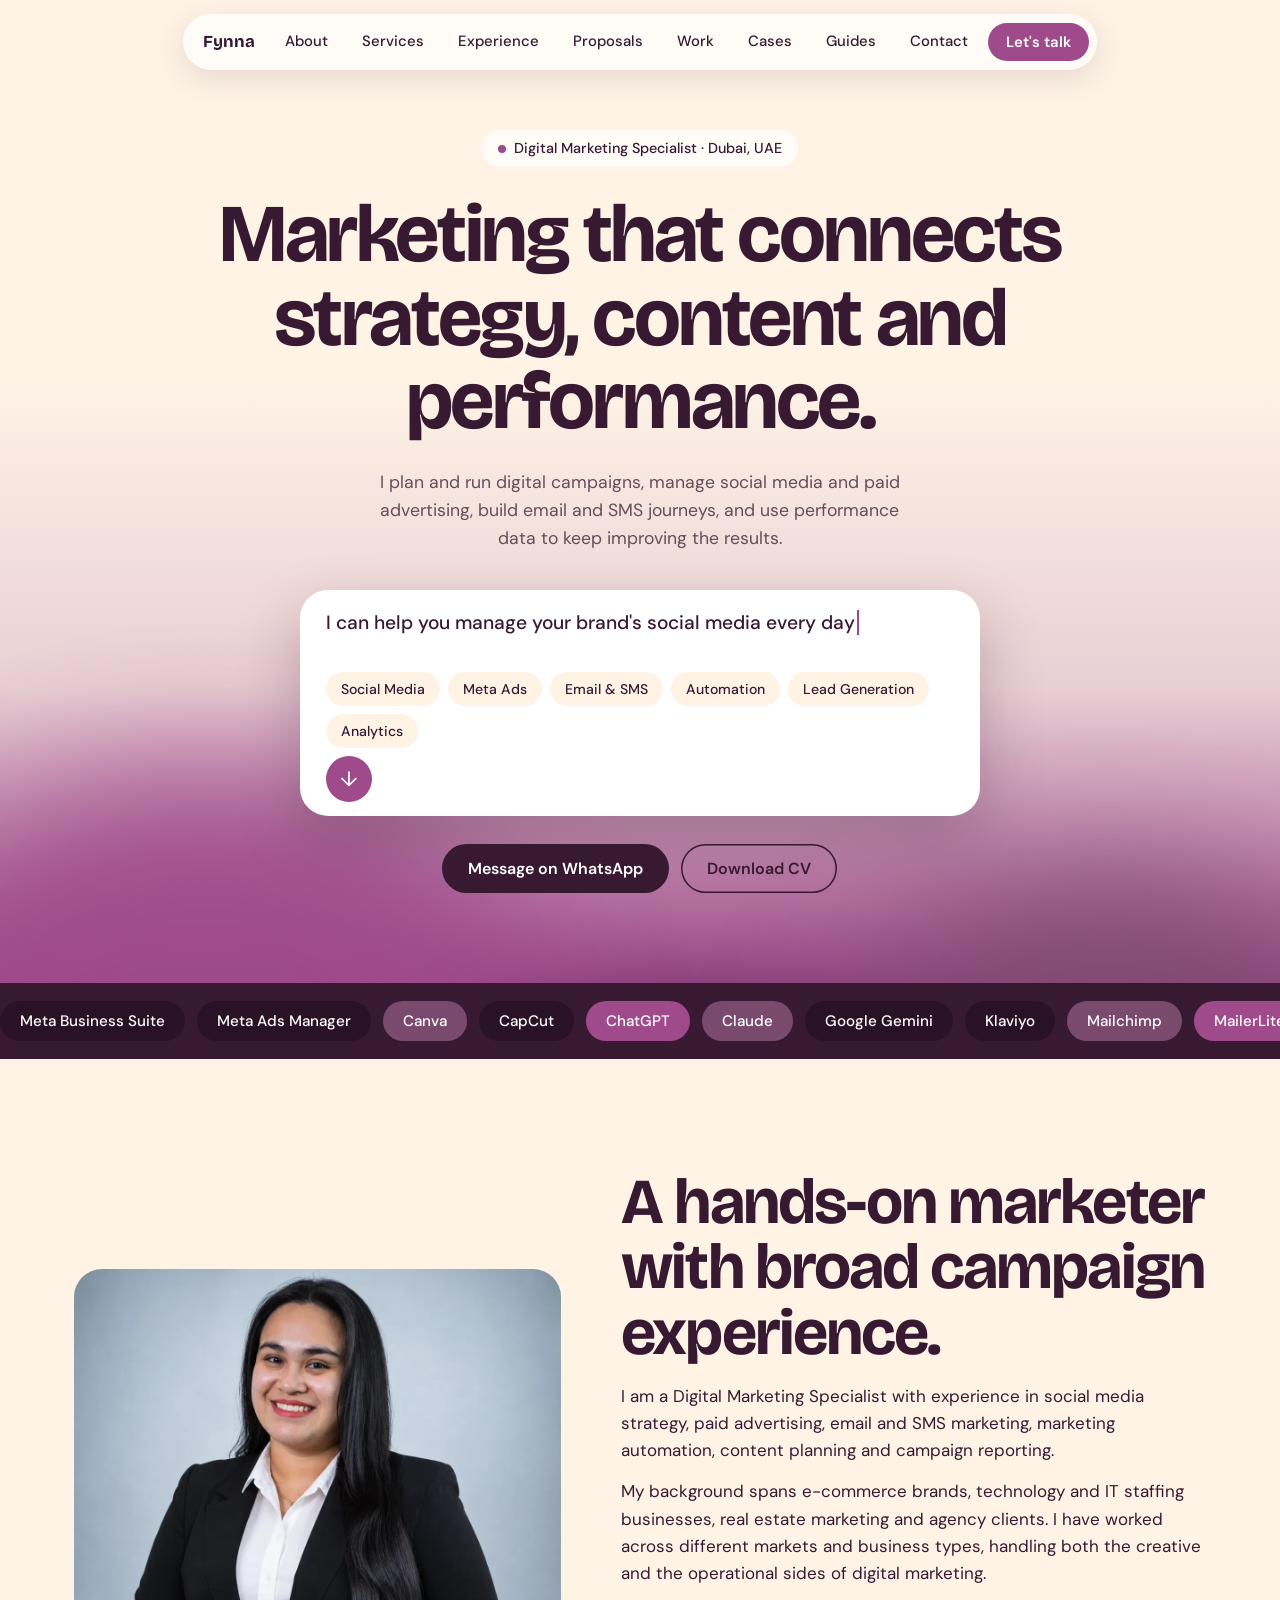
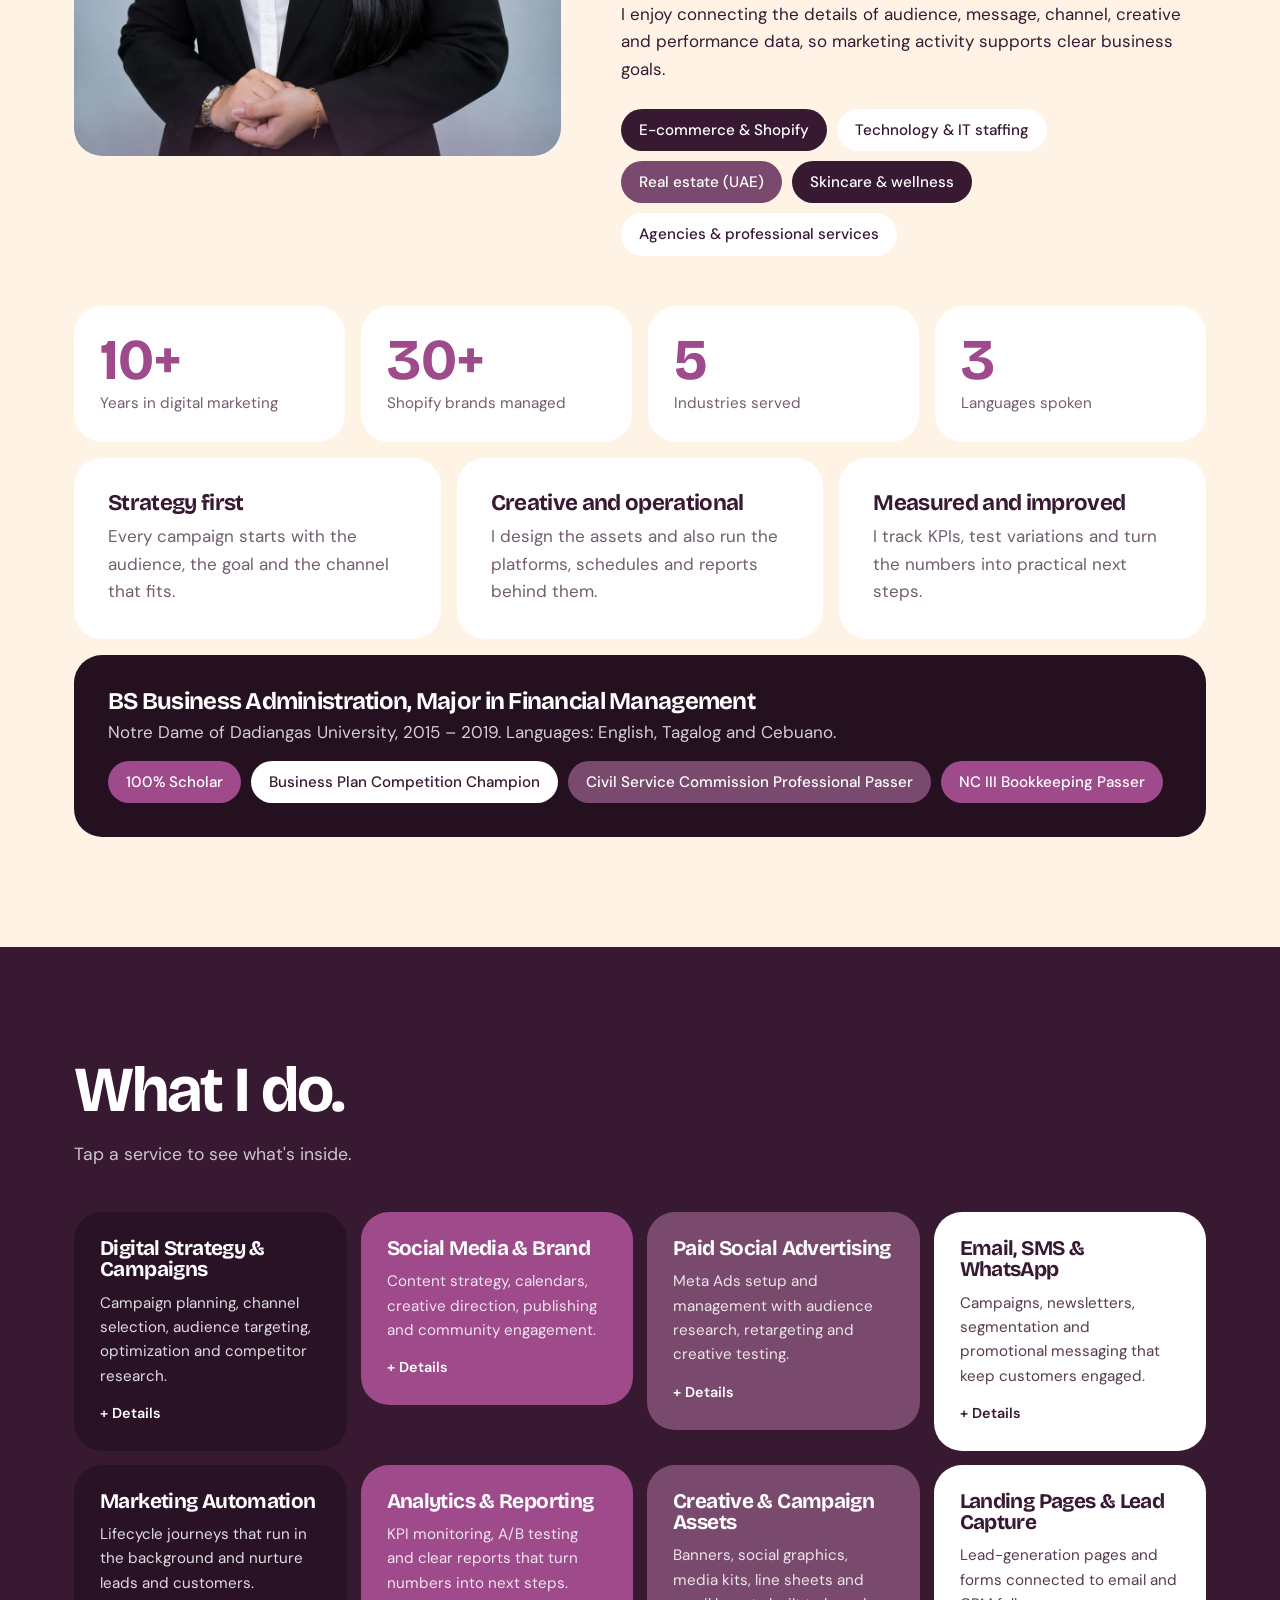
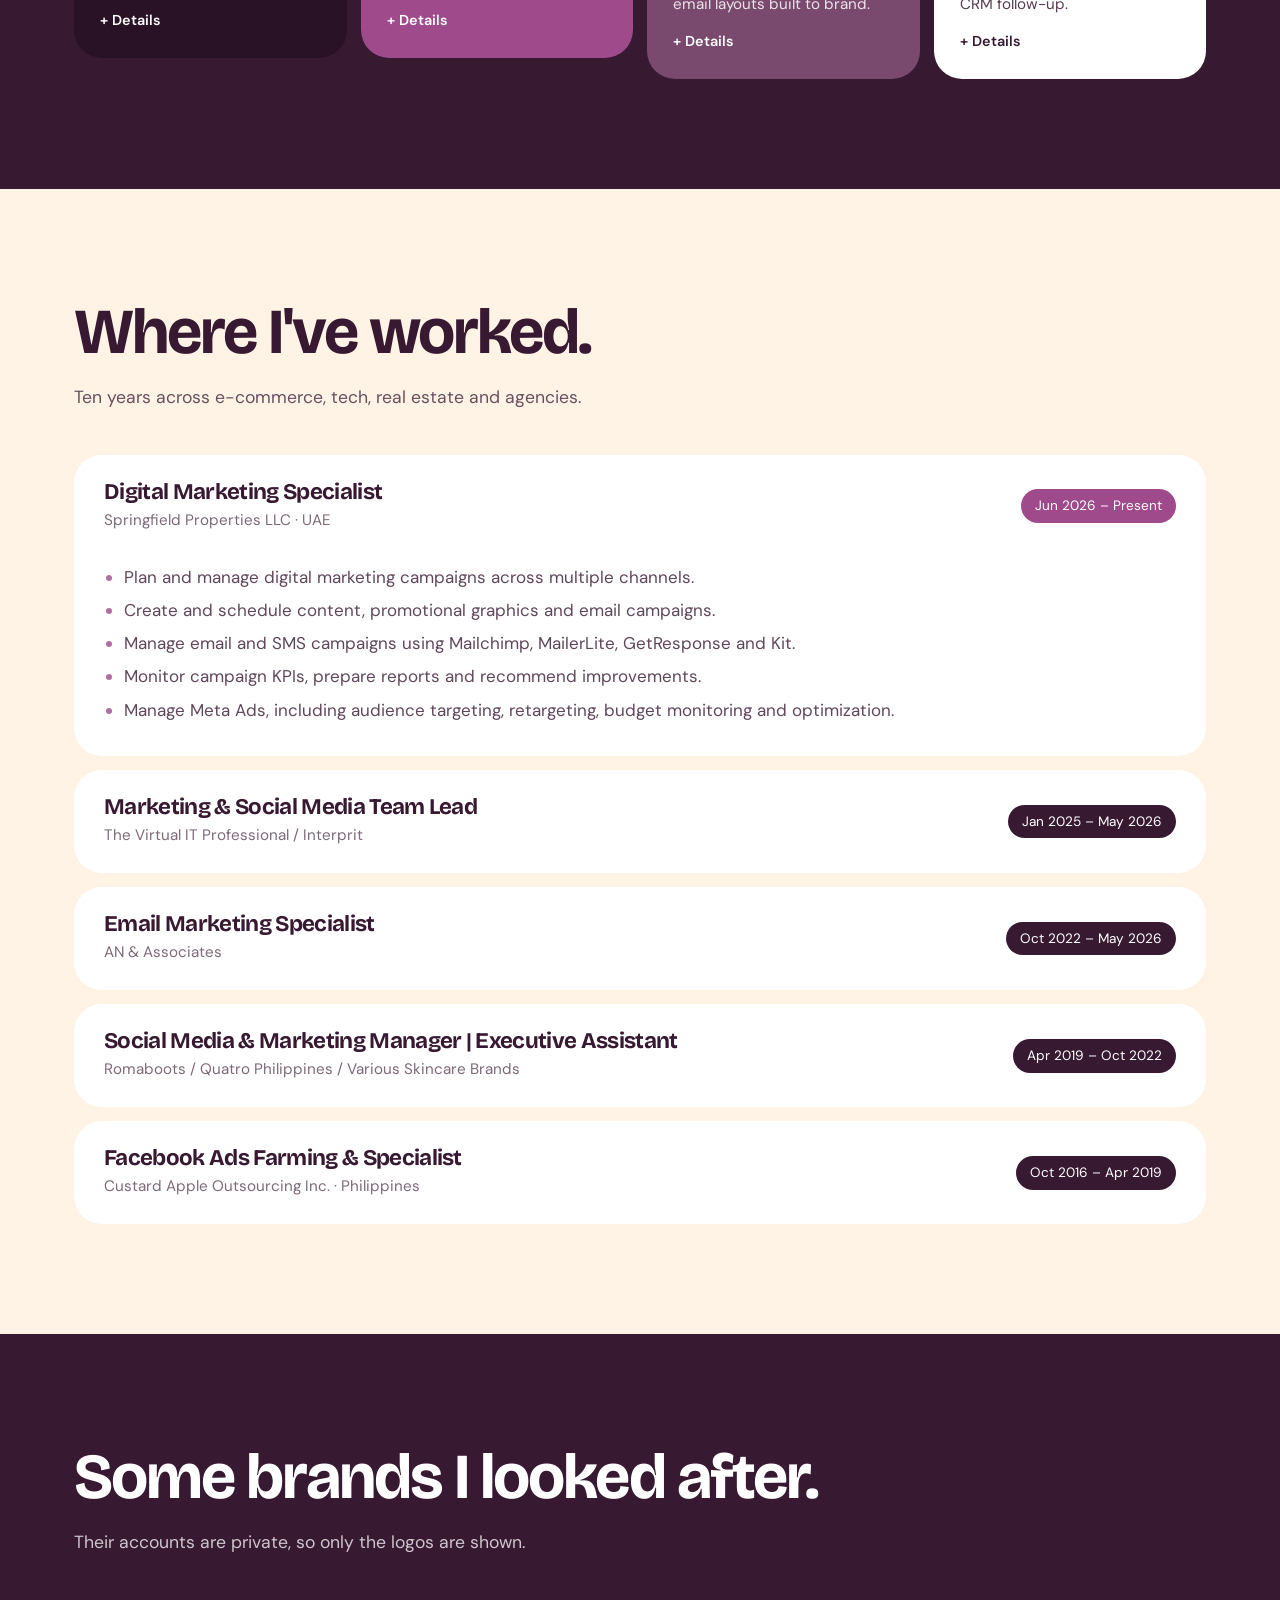
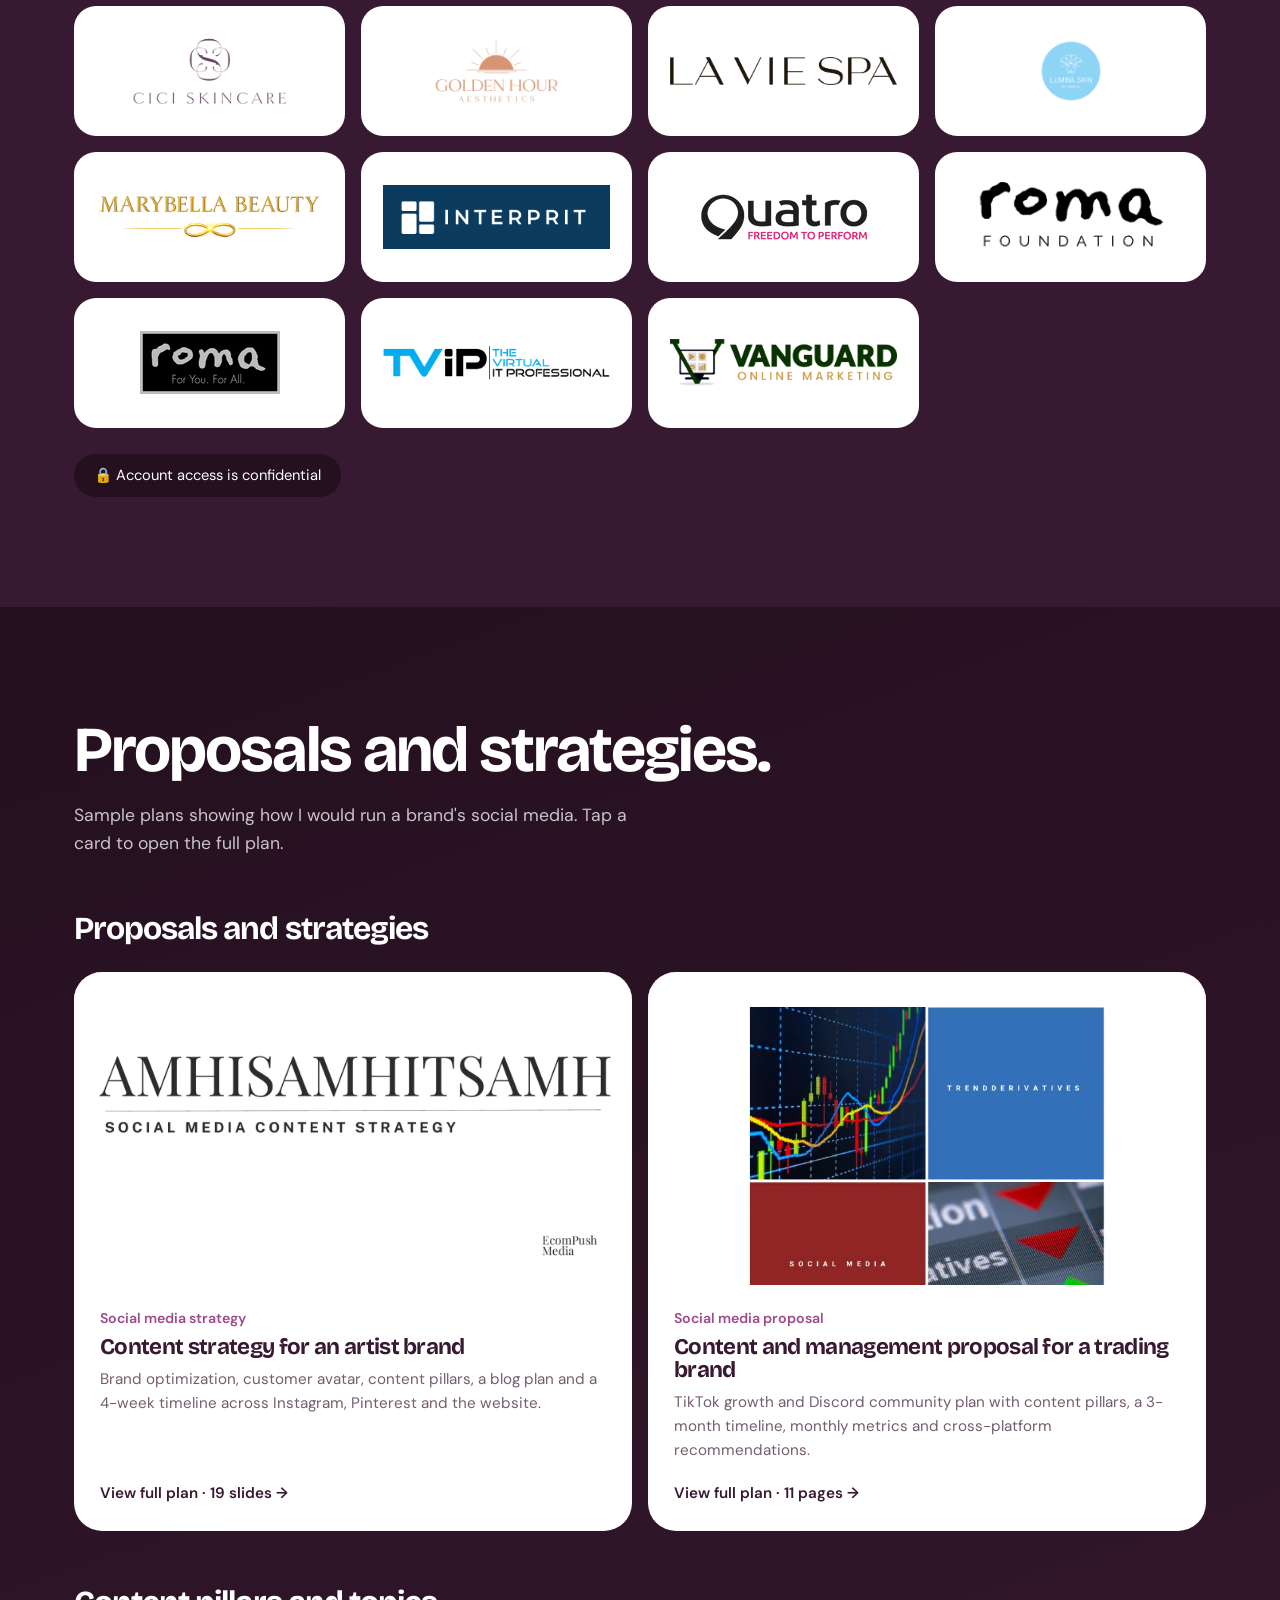
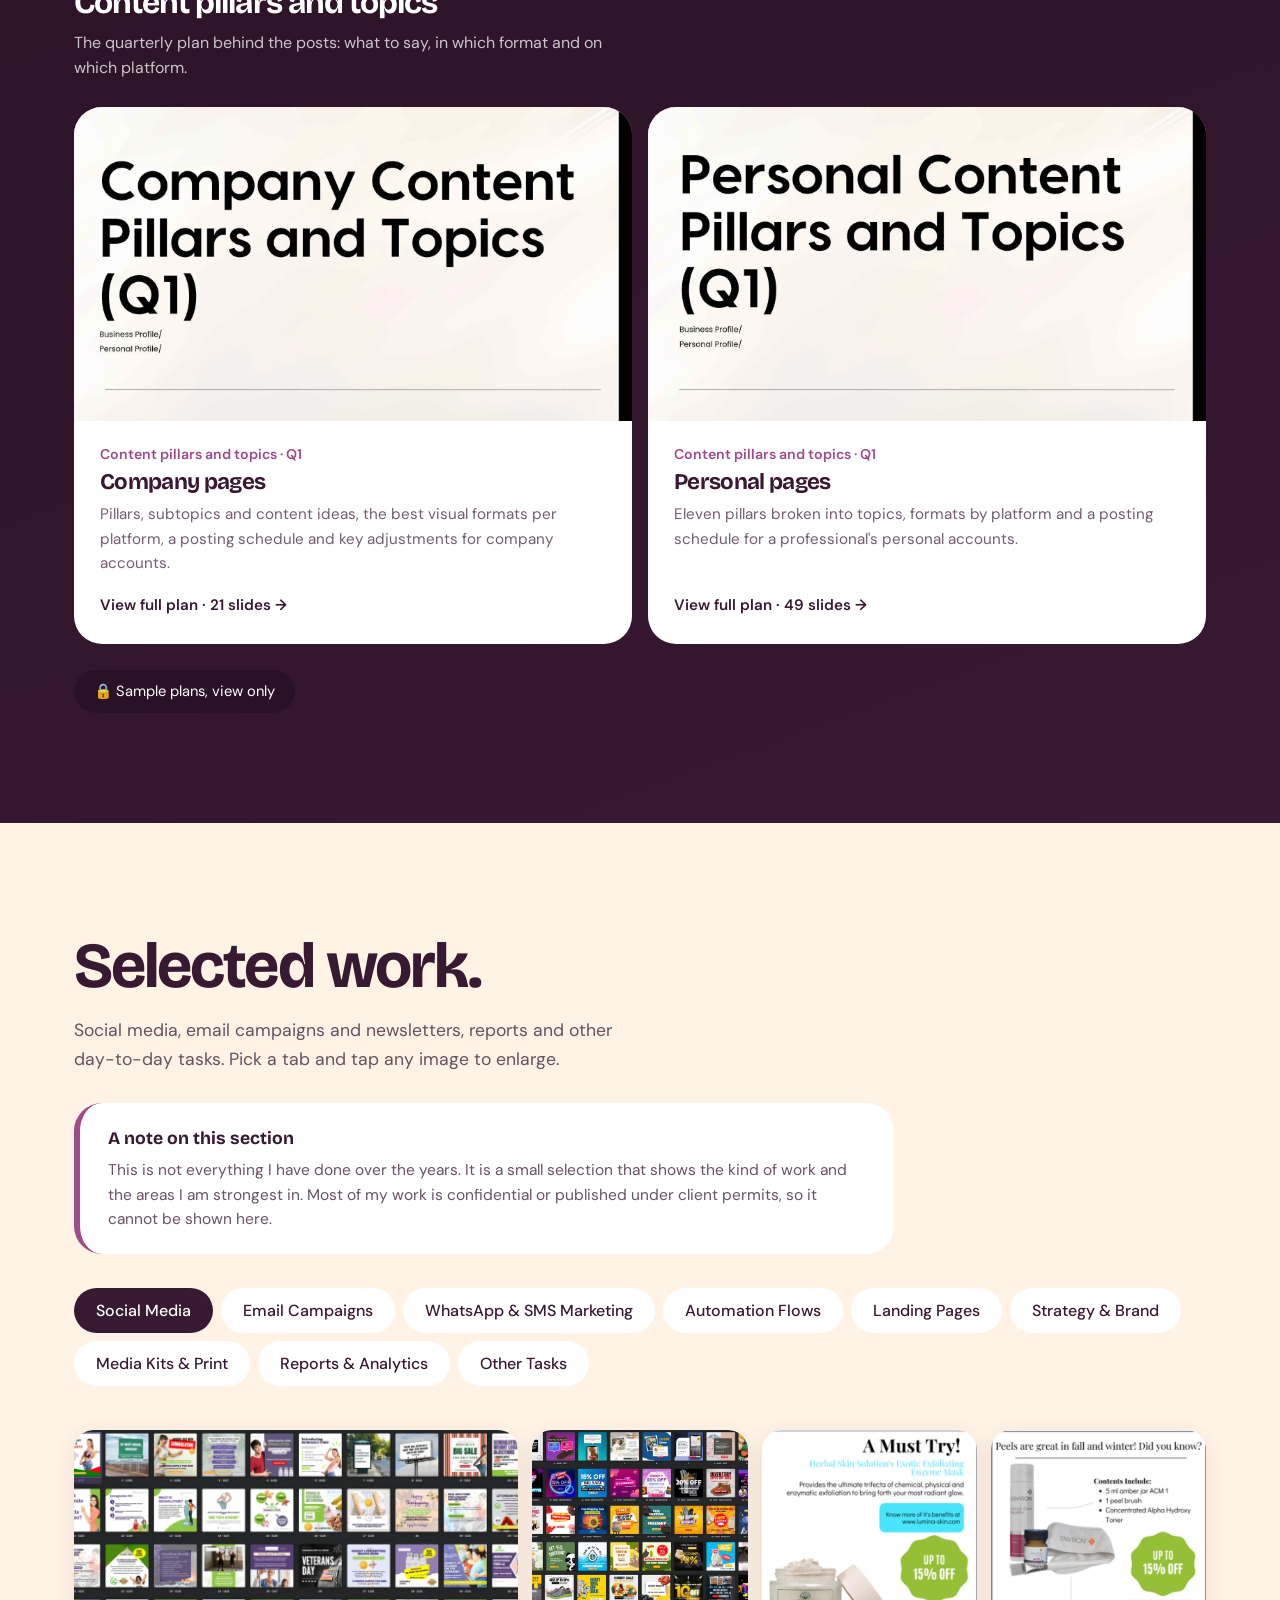
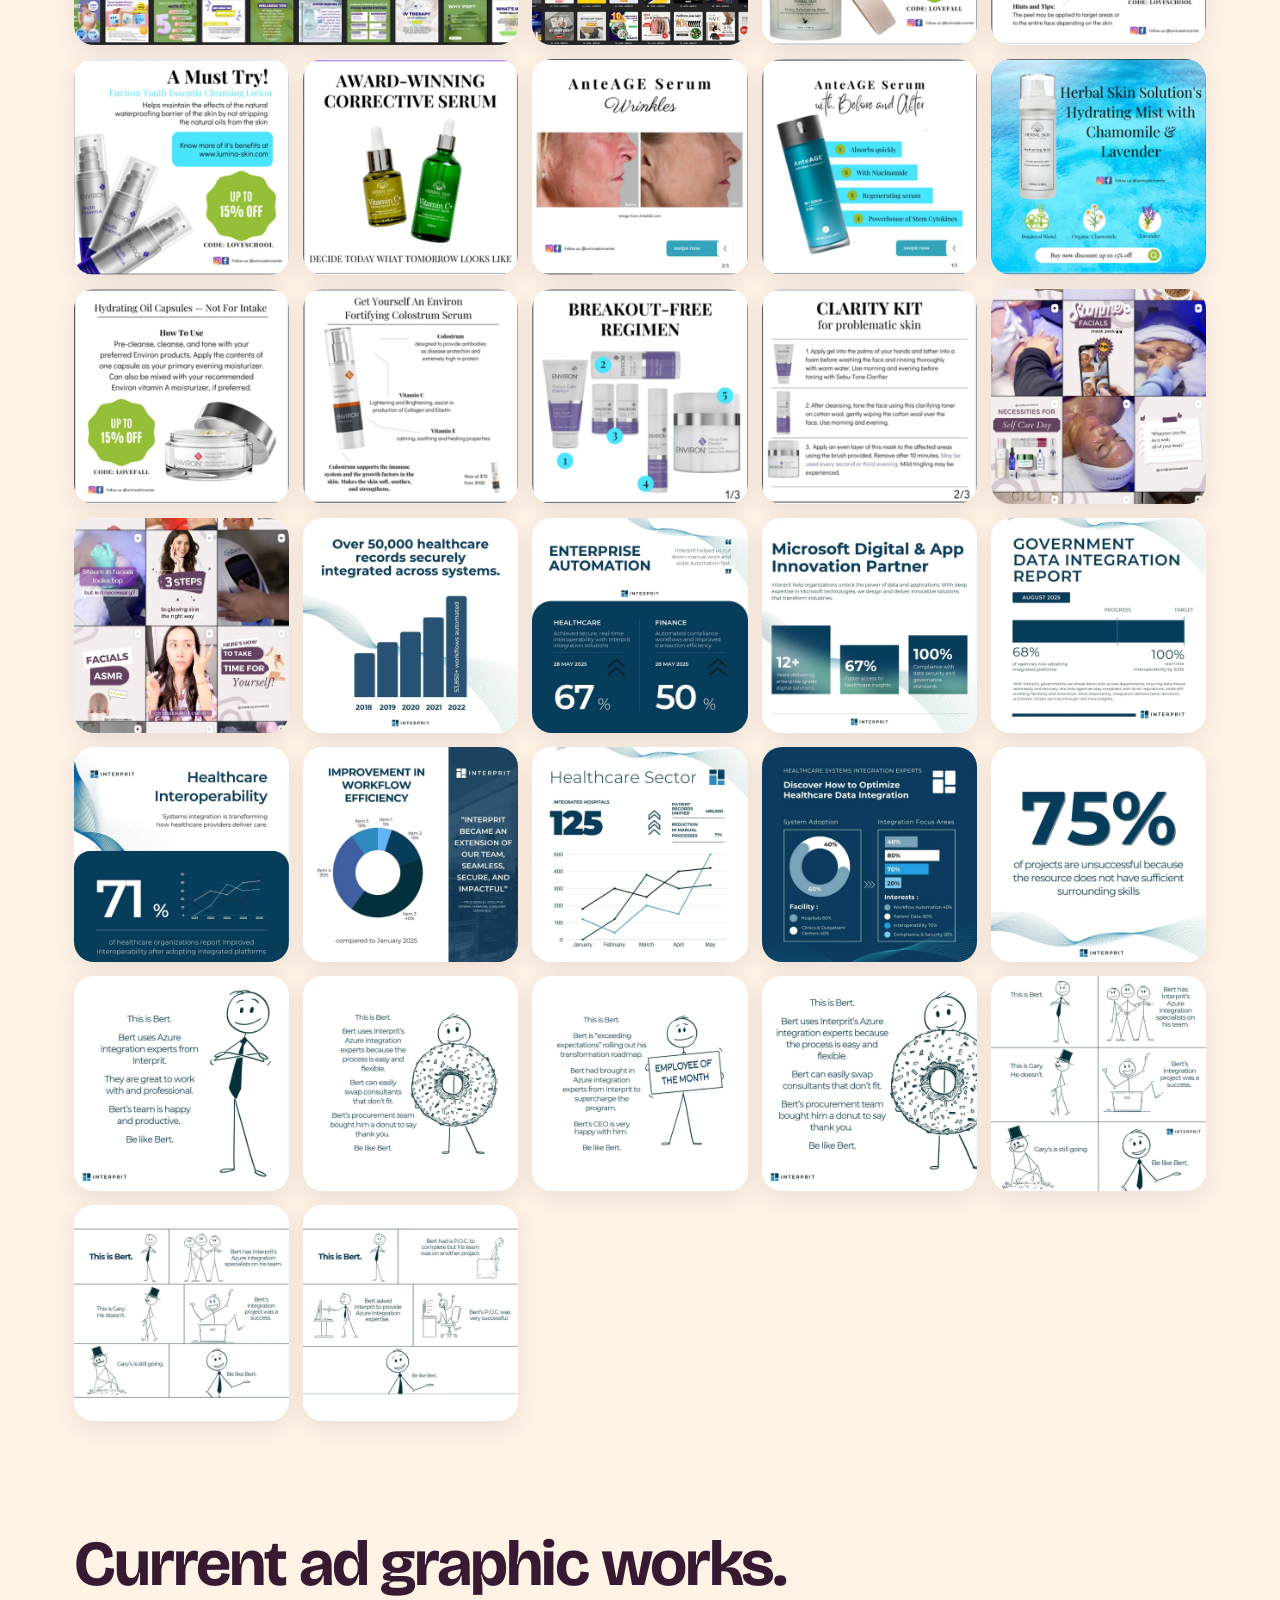
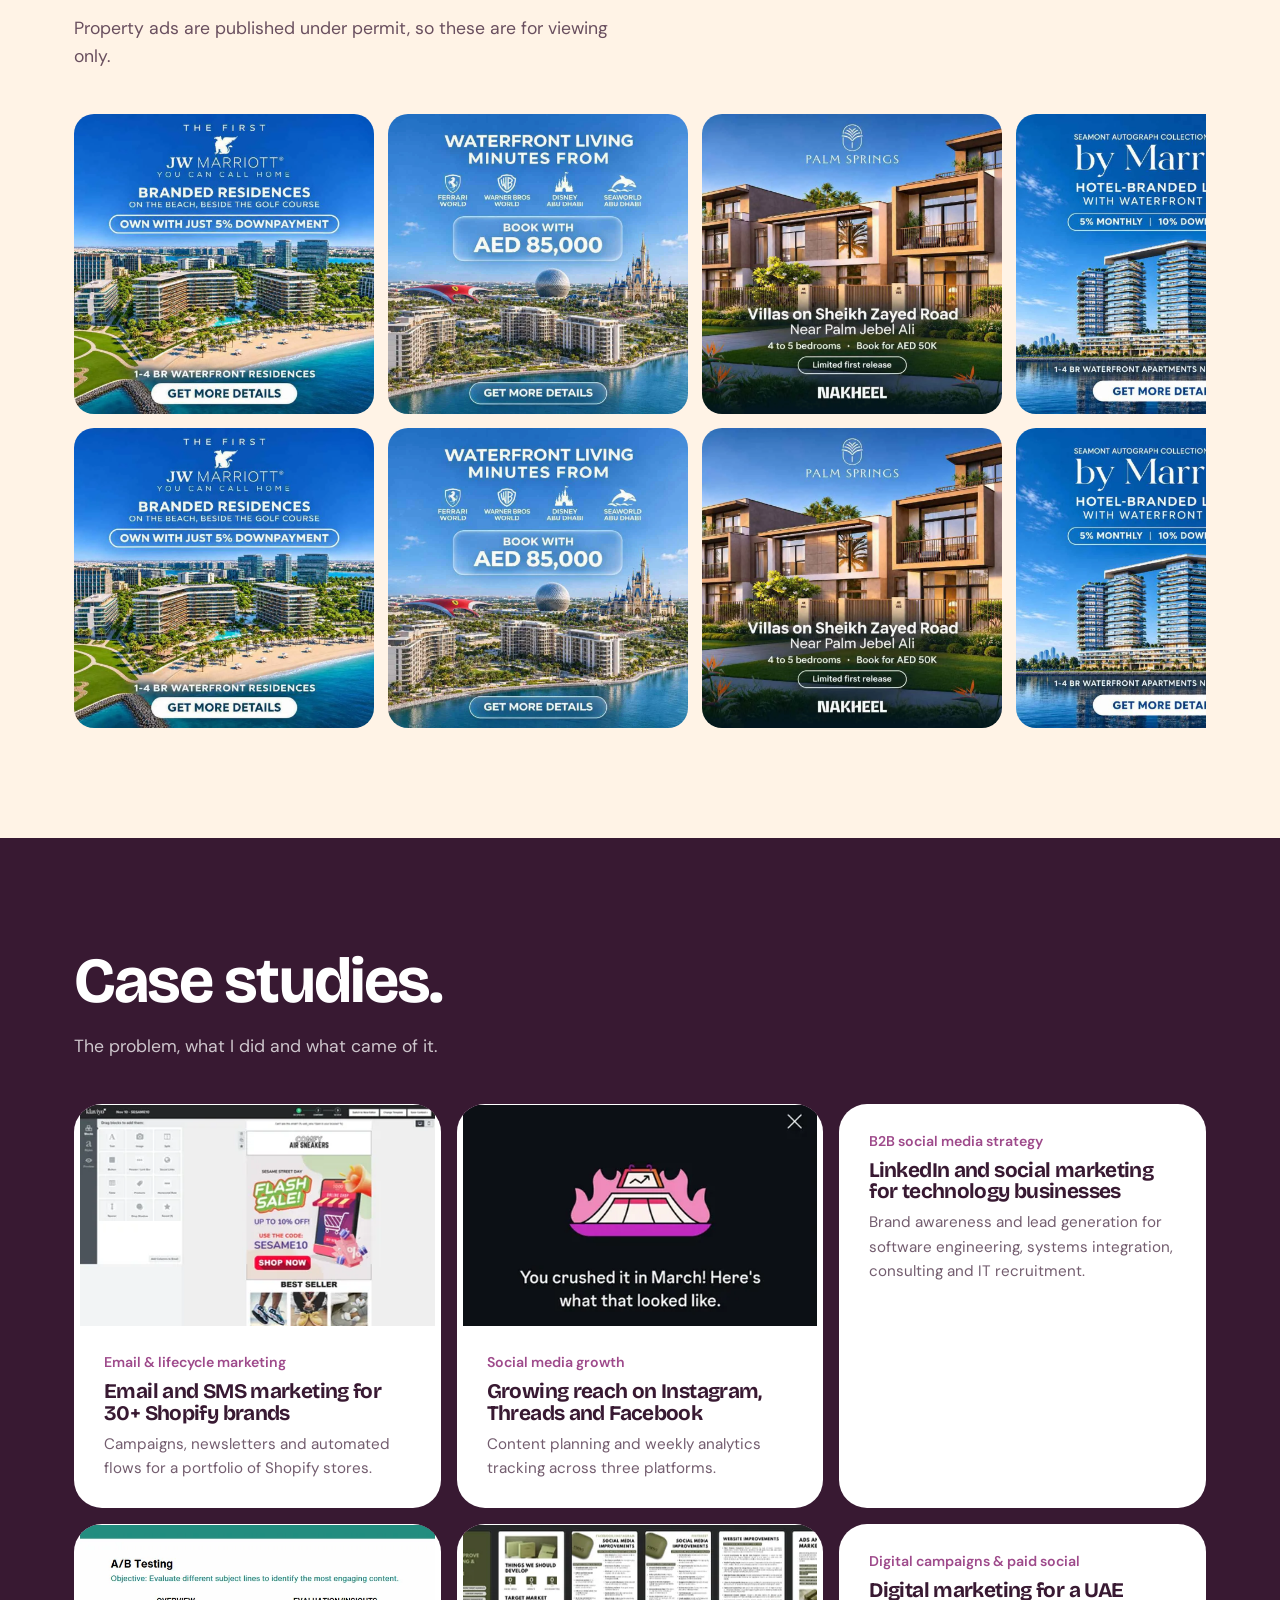
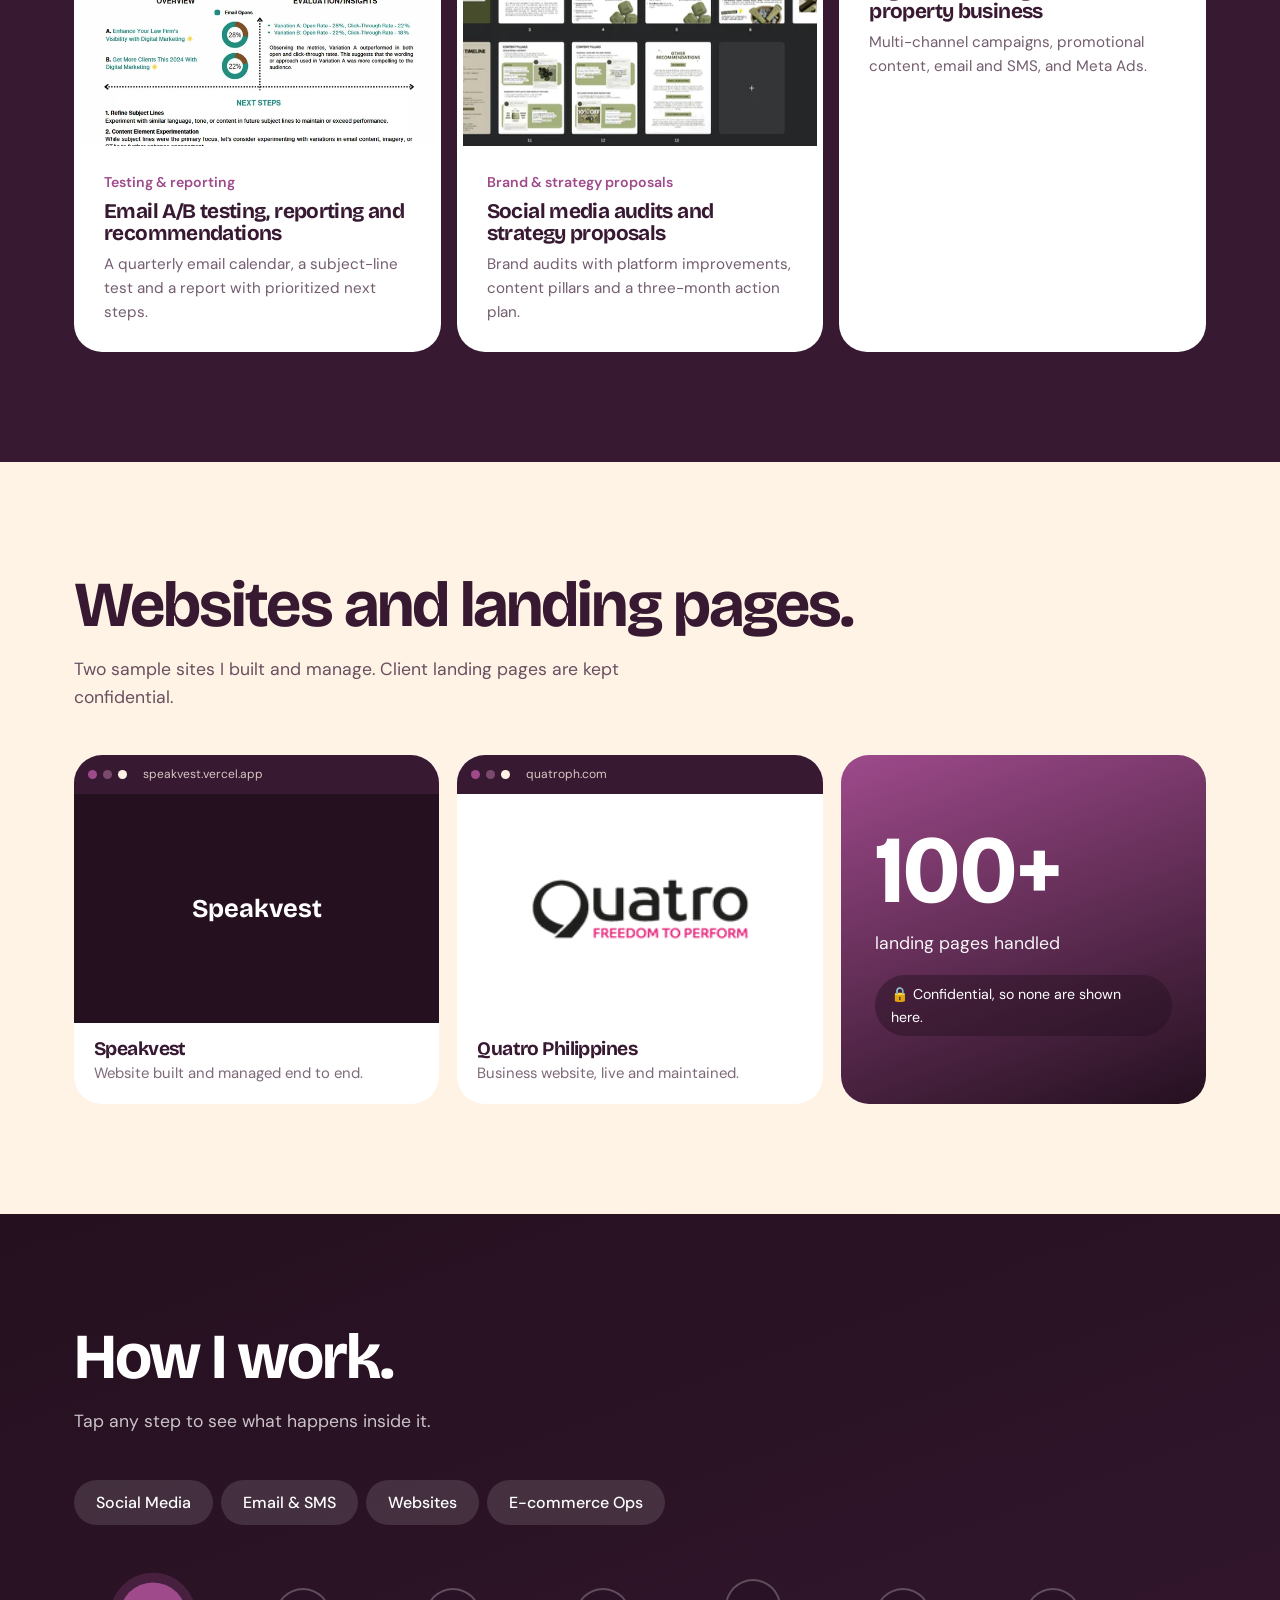
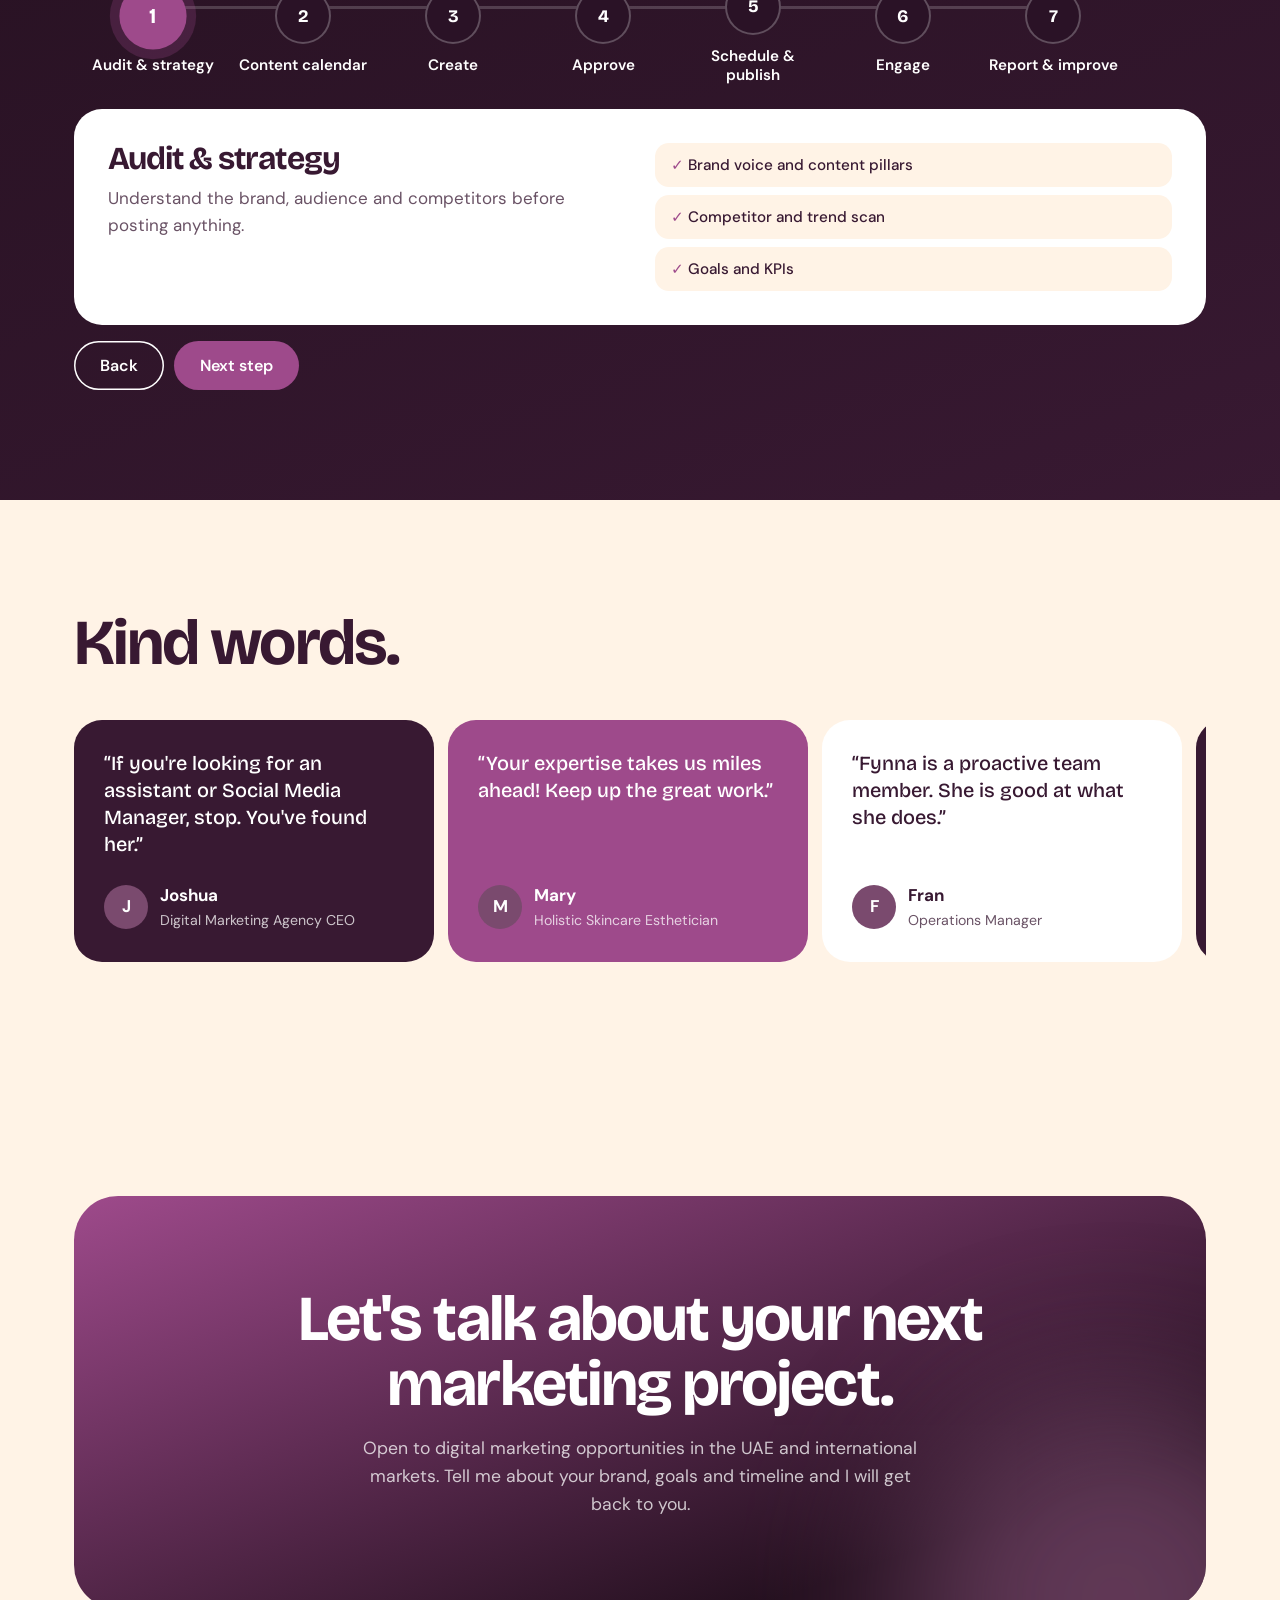
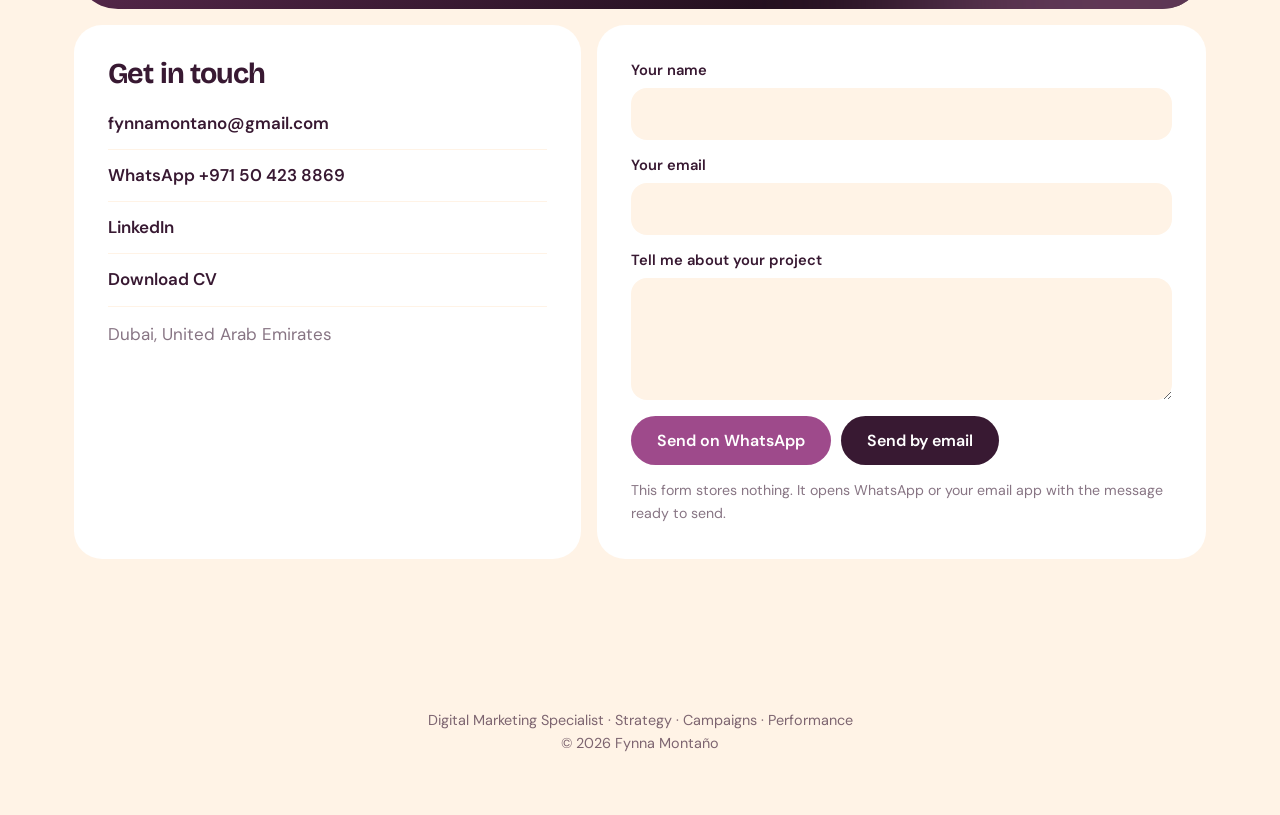
==== commit 6c8ccb87: "update changes" ====
--- a/index.html
+++ b/index.html
@@ -25,7 +25,7 @@
 <h3 class="gh">Proposals and strategies</h3><div class="ppg" id="pp-strategy"></div>
 <h3 class="gh">Content pillars and topics</h3><p class="sub gs">The quarterly plan behind the posts: what to say, in which format and on which platform.</p><div class="ppg" id="pp-pillars"></div>
 <span class="note">🔒 Sample plans, view only</span></div></section>
-<section id="work"><div class="wrap"><h2>Selected work.</h2><p class="sub">Banners, newsletters, reports and strategy decks. Filter by type and tap to enlarge.</p><div class="disc rv"><b>A note on this section</b><p>This is not everything I have done over the years. It is a small selection that shows the kind of work and the areas I am strongest in. Most of my work is confidential or published under client permits, so it cannot be shown here.</p></div><div class="tabs lt" id="cats"></div><div id="pf" class="gal"></div>
+<section id="work"><div class="wrap"><h2>Selected work.</h2><p class="sub">Social media, email campaigns and newsletters, reports and other day-to-day tasks. Pick a tab and tap any image to enlarge.</p><div class="disc rv"><b>A note on this section</b><p>This is not everything I have done over the years. It is a small selection that shows the kind of work and the areas I am strongest in. Most of my work is confidential or published under client permits, so it cannot be shown here.</p></div><div class="tabs lt" id="cats"></div><div id="pf" class="gal"></div>
 <h2 style="margin-top:110px">Current ad graphic works.</h2><p class="sub">Property ads are published under permit, so these are for viewing only.</p><div id="gal" class="car nodl" aria-label="Carousel of current ad graphics, view only"></div></div></section>
 <section id="cases" class="dark"><div class="wrap"><h2>Case studies.</h2><p class="sub">The problem, what I did and what came of it.</p><div class="cases" id="cs"></div></div></section>
 <section id="sites"><div class="wrap"><h2>Websites and landing pages.</h2><p class="sub">Two sample sites I built and manage. Client landing pages are kept confidential.</p><div id="sitegrid" class="sites two"></div></div></section>
--- a/css/style.css
+++ b/css/style.css
@@ -134,3 +134,16 @@
 
 /* palette: Milk #FFF3E6 and Plum #381932 */
 .res b,.stats .dk b{color:var(--g)}.dark ::selection,.maroon ::selection{background:var(--g);color:var(--k)}
+
+/* selected work layouts */
+.gal.grid{columns:auto;display:grid;grid-template-columns:repeat(auto-fill,minmax(210px,1fr));gap:14px;grid-auto-flow:dense}
+.gal.grid button{margin:0;aspect-ratio:1/1;box-shadow:0 6px 22px rgba(56,25,50,.10)}.gal.grid button.w2{grid-column:span 2;aspect-ratio:auto;align-self:stretch}
+.gal.grid img{width:100%;height:100%;object-fit:cover}
+.gal.tall{columns:auto;display:grid;grid-template-columns:repeat(auto-fill,minmax(210px,1fr));gap:16px}
+.gal.tall button{margin:0;aspect-ratio:3/4;background:#fff;box-shadow:0 8px 26px rgba(56,25,50,.12)}
+.gal.tall img{width:100%;height:100%;object-fit:cover;object-position:top}.gal.tall button:hover img{transform:none}
+.gal.tall button::after{content:"";position:absolute;left:0;right:0;bottom:0;height:90px;background:linear-gradient(transparent,rgba(36,16,31,.55));pointer-events:none}
+.gal.tall .vh{position:absolute;left:0;right:0;bottom:12px;z-index:2;color:#fff;font-size:.85rem;font-weight:600;text-align:center;opacity:.95}
+.gal.wide{columns:2 340px;column-gap:18px}.gal.wide button{margin-bottom:18px;background:#fff;box-shadow:0 8px 26px rgba(56,25,50,.12)}.gal.wide button:hover img{transform:none}
+@media(max-width:560px){.gal.grid,.gal.tall{grid-template-columns:repeat(2,1fr);gap:10px}.gal.wide{columns:1}}
+.lb.scr .im{background:none;overflow-y:auto;width:min(94vw,640px);height:min(84vh,1400px);background:#fff;-webkit-overflow-scrolling:touch}.lb.scr .im img{display:block;width:100%;max-height:none;max-width:none;border-radius:0}
